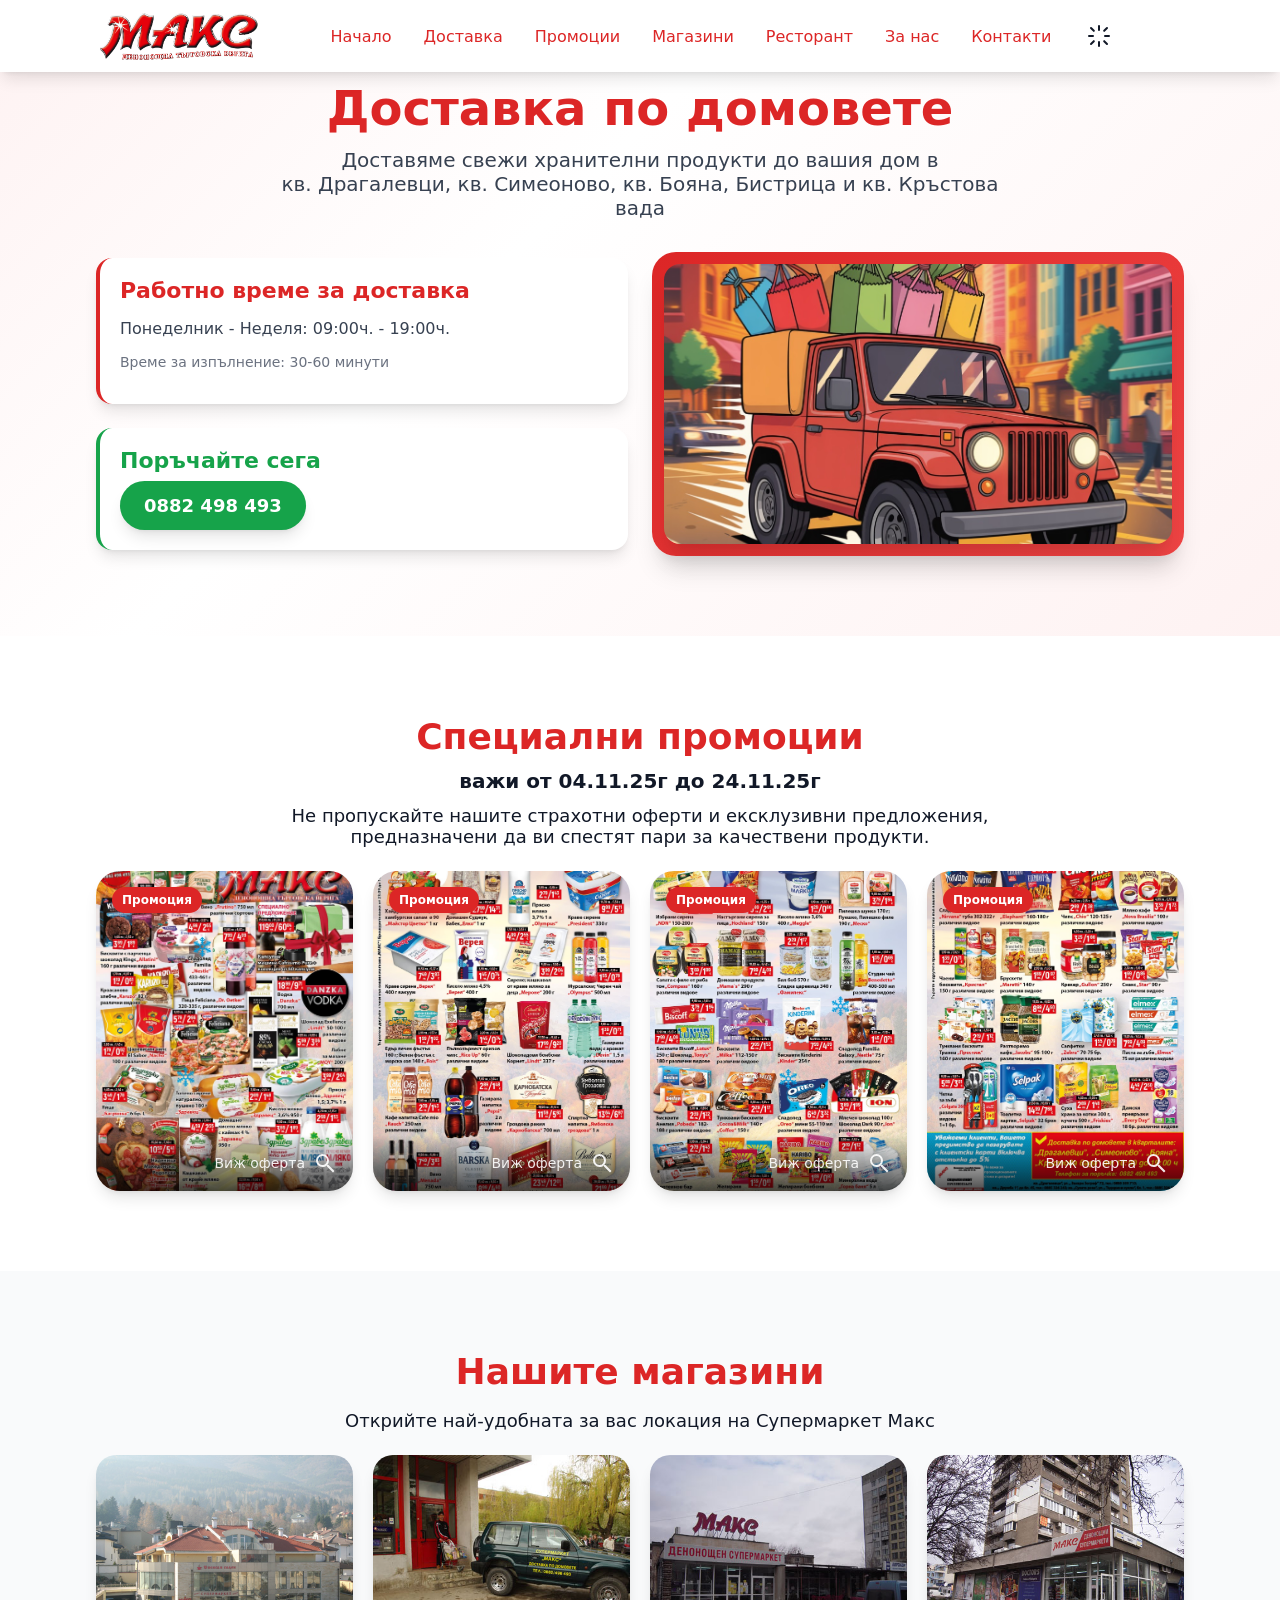
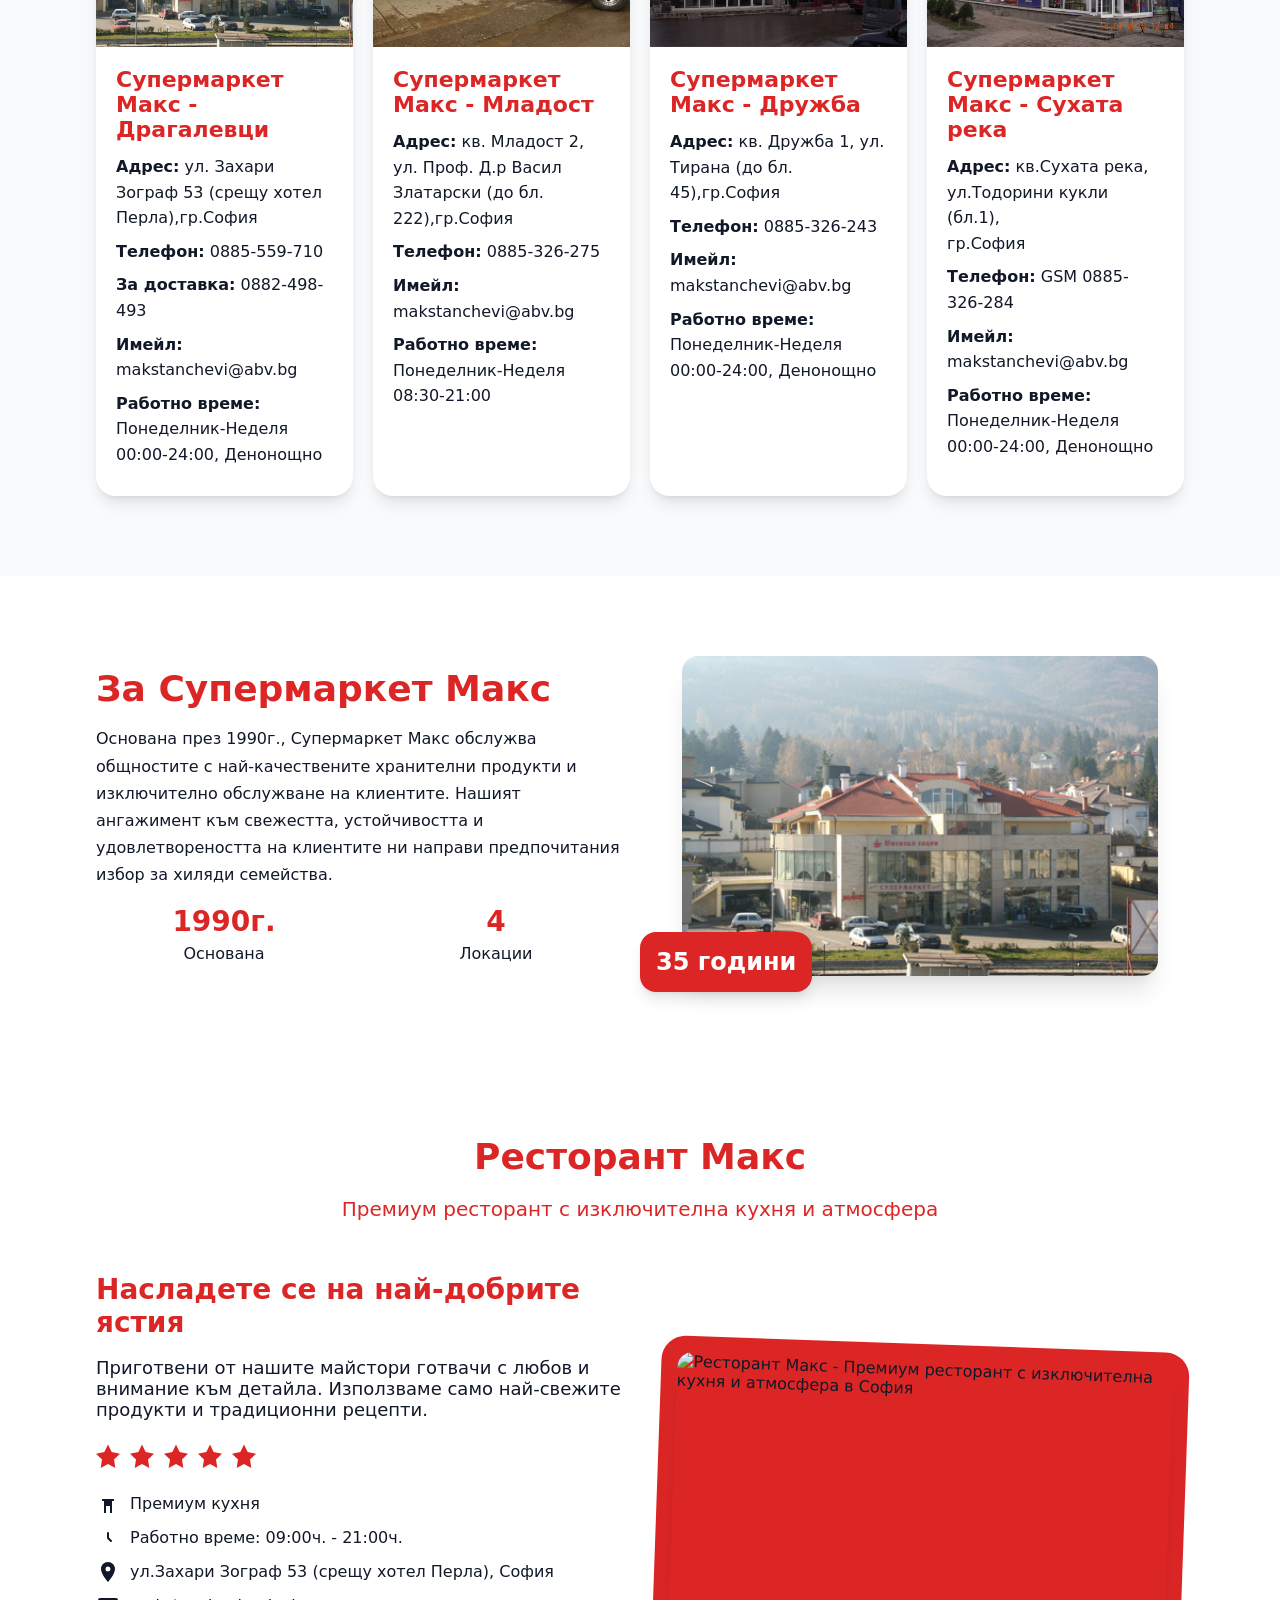
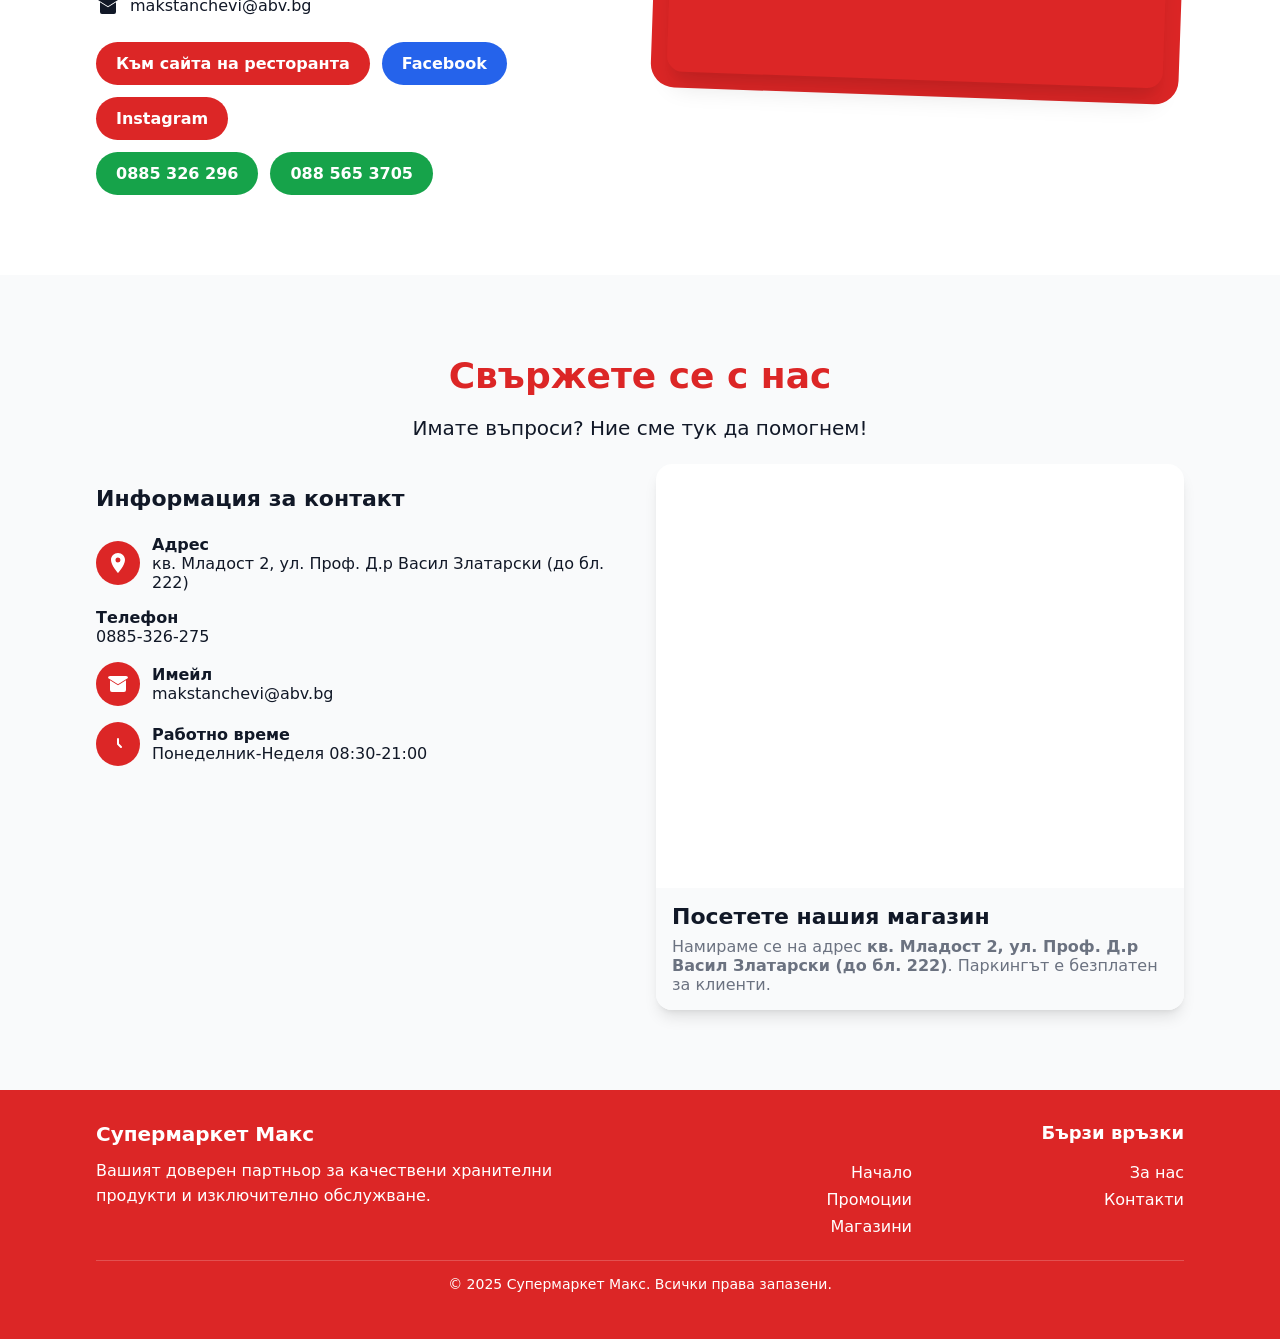
==== index.html @ 202b97ef "Add files via upload" ====
<!DOCTYPE html>
<html lang="bg">
<head>
    <meta charset="UTF-8">
    <meta name="viewport" content="width=device-width, initial-scale=1.0">
    <meta name="description" content="Супермаркет Макс - премиум супермаркет с качествени хранителни продукти, бърза доставка до кв. Драгалевци и кв. Симеоново, София. Специални промоции, свежи продукти и изключително обслужване.">
    <meta name="keywords" content="супермаркет, София, Драгалевци, Симеоново, доставка, храна, промоции, качествени продукти, Младост, Дружба, Сухата река">
    <meta name="author" content="Супермаркет Макс">
    <meta name="robots" content="index, follow">
    <meta property="og:title" content="Супермаркет Макс - Вашият премиум супермаркет">
    <meta property="og:description" content="Премиум супермаркет с качествени хранителни продукти и бърза доставка до кв. Драгалевци и кв. Симеоново, София.">
    <meta property="og:type" content="website">
    <meta property="og:url" content="https://supermarketmaks.com">
    <meta property="og:image" content="img/van.jpg">
    <meta property="og:locale" content="bg_BG">
    <meta name="twitter:card" content="summary_large_image">
    <meta name="twitter:title" content="Супермаркет Макс - Вашият премиум супермаркет">
    <meta name="twitter:description" content="Премиум супермаркет с качествени хранителни продукти и бърза доставка до кв. Драгалевци и кв. Симеоново, София.">
    <meta name="twitter:image" content="img/van.jpg">
    <script type="application/ld+json">
    {
        "@context": "https://schema.org",
        "@type": "GroceryStore",
        "name": "Супермаркет Макс",
        "description": "Премиум супермаркет с качествени хранителни продукти и бърза доставка",
        "url": "https://supermarketmaks.com",
        "telephone": "0885-559-710",
        "email": "makstanchevi@abv.bg",
        "address": {
            "@type": "PostalAddress",
            "streetAddress": "ул. Захари Зограф 53",
            "addressLocality": "София",
            "addressCountry": "BG"
        },
        "openingHours": "Mo-Su 00:00-24:00",
        "priceRange": "$$",
        "paymentAccepted": "Cash, Credit Card",
        "currenciesAccepted": "BGN"
    }
    </script>
    <title>Супермаркет Макс - Вашият премиум супермаркет</title>
    <link rel="canonical" href="https://supermarketmaks.com">
    
	<link rel="stylesheet" href="styles.css">
</head>
<body>
    <!-- Navigation -->
	<nav class="site-nav">
		<div class="container">
			<div class="inner">
				<div class="brand">
					<img src="img/logo.png" alt="Супермаркет Макс - Лого" style="height:64px; width:auto; object-fit:contain;">
                    </div>
				<div class="desktop-links" style="display:none; gap:24px; align-items:center;">
					<a href="#home" class="link">Начало</a>
					<a href="#home" class="link">Доставка</a>
					<a href="#features" class="link">Промоции</a>
					<a href="#products" class="link">Магазини</a>
					<a href="#restaurant" class="link">Ресторант</a>
					<a href="#about" class="link">За нас</a>
					<a href="#contact" class="link">Контакти</a>
					<button id="dark-mode-toggle-desktop" class="mobile-toggle" aria-label="Toggle Dark Mode">
						<svg class="icon sun-icon-desktop" viewBox="0 0 24 24" aria-hidden="true"><path d="M12 2v4M12 18v4M4 4l2.828 2.828M17.172 17.172L20 20M2 12h4M18 12h4M4 20l2.828-2.828M17.172 6.828L20 4" stroke="currentColor" stroke-width="2" fill="none" stroke-linecap="round"/></svg>
						<svg class="icon moon-icon-desktop hidden" viewBox="0 0 24 24" aria-hidden="true"><path d="M21 12.79A9 9 0 1 1 11.21 3 7 7 0 0 0 21 12.79z" fill="currentColor"/></svg>
                    </button>
                </div>
				<div style="display:flex; align-items:center; gap:12px;">
					<button id="dark-mode-toggle" class="mobile-toggle" aria-label="Toggle Dark Mode">
						<svg class="icon sun-icon" viewBox="0 0 24 24" aria-hidden="true"><path d="M12 2v4M12 18v4M4 4l2.828 2.828M17.172 17.172L20 20M2 12h4M18 12h4M4 20l2.828-2.828M17.172 6.828L20 4" stroke="currentColor" stroke-width="2" fill="none" stroke-linecap="round"/></svg>
						<svg class="icon moon-icon hidden" viewBox="0 0 24 24" aria-hidden="true"><path d="M21 12.79A9 9 0 1 1 11.21 3 7 7 0 0 0 21 12.79z" fill="currentColor"/></svg>
                    </button>
					<button id="mobile-menu-button" class="mobile-toggle" aria-label="Menu">
						<svg class="icon" viewBox="0 0 24 24" aria-hidden="true"><path d="M3 6h18M3 12h18M3 18h18" stroke="currentColor" stroke-width="2" fill="none" stroke-linecap="round"/></svg>
                    </button>
                </div>
            </div>
        </div>
        <!-- Mobile menu -->
		<div id="mobile-menu" class="mobile-menu hidden">
			<div class="container" style="padding:12px 16px;">
				<a href="#home">Начало</a>
				<a href="#home">Доставка</a>
				<a href="#features">Промоции</a>
				<a href="#products">Магазини</a>
				<a href="#restaurant">Ресторант</a>
				<a href="#about">За нас</a>
				<a href="#contact">Контакти</a>
            </div>
        </div>
    </nav>

    <!-- Hero Section -->
	<section id="home" class="hero pt-nav section">
		<div class="container">
			<div class="center mb-8">
				<h1 class="title">Доставка по домовете</h1>
				<p class="subtitle">Доставяме свежи хранителни продукти до вашия дом в<br> кв. Драгалевци, кв. Симеоново, кв. Бояна, Бистрица и кв. Кръстова вада</p>
            </div>
			<div class="grid">
				<div style="display:flex; flex-direction:column; gap:24px;">
					<div class="card fade-item">
						<h2 style="display:flex; align-items:center; gap:8px; color: var(--supermax-red); font-size:clamp(18px, 2.5vw, 22px); margin:0 0 8px;">
                            Работно време за доставка
                        </h2>
						<p style="color:#374151; font-size:clamp(14px, 2vw, 16px);">Понеделник - Неделя: 09:00ч. - 19:00ч.</p>
						<p style="color:#6b7280; font-size:clamp(12px, 1.8vw, 14px); margin-top:8px;">Време за изпълнение: 30-60 минути</p>
                    </div>
					<div class="card green fade-item" style="border-left-color:#16a34a;">
						<h2 style="display:flex; align-items:center; gap:8px; color:#16a34a; font-size:clamp(18px, 2.5vw, 22px); margin:0 0 8px;">
                            Поръчайте сега
                        </h2>
						<a href="tel:0882498493" class="cta" style="font-size:clamp(16px, 2.2vw, 18px);">0882 498 493</a>
                    </div>
                </div>
				<div class="image-wrap fade-item">
					<div class="image-frame">
						<img src="img/delivery.jpg" alt="Доставка на храна до кв. Драгалевци и кв. Симеоново" style="width:100%; object-fit:cover; border-radius:16px; box-shadow: var(--shadow-lg);">
					</div>

                </div>
            </div>
        </div>
    </section>

    <!-- Promotion Section -->
	<section id="features" class="section">
		<div class="container promos">
			<div class="heading mb-12">
				<h2 class="title">Специални промоции</h2>
				<h2 class="title" style="color: #111827; font-size: 1.25rem; margin-top: 0;">важи от 04.11.25г до 24.11.25г</h2>
				<p class="sub">Не пропускайте нашите страхотни оферти и ексклузивни предложения, предназначени да ви спестят пари за качествени продукти.</p>
            </div>
			<div class="grid4">
				<div class="promo-card enlarge-image fade-item" data-image="img/prom01.JPG" aria-label="Отвори Промоция 1">
					<span class="badge" style="position:absolute; top:16px; left:16px;">Промоция</span>
					<img src="img/prom01.JPG" alt="Специални промоции и намаления в Супермаркет Макс - Промоция 1" loading="lazy">
					<div class="promo-overlay">
						<span class="promo-cta">Виж оферта
							<svg class="icon" viewBox="0 0 24 24" aria-hidden="true"><path d="M15.5 14h-.79l-.28-.27A6.471 6.471 0 0 0 16 9.5 6.5 6.5 0 1 0 9.5 16c1.61 0 3.09-.59 4.23-1.57l.27.28v.79L20 21.5 21.5 20 15.5 14zM9.5 14A4.5 4.5 0 1 1 14 9.5 4.505 4.505 0 0 1 9.5 14z" fill="#fff"/></svg>
                                </span>
                            </div>
                        </div>
				<div class="promo-card enlarge-image fade-item" data-image="img/prom02.JPG" aria-label="Отвори Промоция 2">
					<span class="badge" style="position:absolute; top:16px; left:16px;">Промоция</span>
					<img src="img/prom02.JPG" alt="Специални промоции и намаления в Супермаркет Макс - Промоция 2" loading="lazy">
					<div class="promo-overlay">
						<span class="promo-cta">Виж оферта
							<svg class="icon" viewBox="0 0 24 24" aria-hidden="true"><path d="M15.5 14h-.79l-.28-.27A6.471 6.471 0 0 0 16 9.5 6.5 6.5 0 1 0 9.5 16c1.61 0 3.09-.59 4.23-1.57l.27.28v.79L20 21.5 21.5 20 15.5 14zM9.5 14A4.5 4.5 0 1 1 14 9.5 4.505 4.505 0 0 1 9.5 14z" fill="#fff"/></svg>
                                </span>
                            </div>
                        </div>
				<div class="promo-card enlarge-image fade-item" data-image="img/prom03.JPG" aria-label="Отвори Промоция 3">
					<span class="badge" style="position:absolute; top:16px; left:16px;">Промоция</span>
					<img src="img/prom03.JPG" alt="Специални промоции и намаления в Супермаркет Макс - Промоция 3" loading="lazy">
					<div class="promo-overlay">
						<span class="promo-cta">Виж оферта
							<svg class="icon" viewBox="0 0 24 24" aria-hidden="true"><path d="M15.5 14h-.79l-.28-.27A6.471 6.471 0 0 0 16 9.5 6.5 6.5 0 1 0 9.5 16c1.61 0 3.09-.59 4.23-1.57l.27.28v.79L20 21.5 21.5 20 15.5 14zM9.5 14A4.5 4.5 0 1 1 14 9.5 4.505 4.505 0 0 1 9.5 14z" fill="#fff"/></svg>
                                </span>
                            </div>
                        </div>
				<div class="promo-card enlarge-image fade-item" data-image="img/prom04.JPG" aria-label="Отвори Промоция 4">
					<span class="badge" style="position:absolute; top:16px; left:16px;">Промоция</span>
					<img src="img/prom04.JPG" alt="Специални промоции и намаления в Супермаркет Макс - Промоция 4" loading="lazy">
					<div class="promo-overlay">
						<span class="promo-cta">Виж оферта
							<svg class="icon" viewBox="0 0 24 24" aria-hidden="true"><path d="M15.5 14h-.79l-.28-.27A6.471 6.471 0 0 0 16 9.5 6.5 6.5 0 1 0 9.5 16c1.61 0 3.09-.59 4.23-1.57l.27.28v.79L20 21.5 21.5 20 15.5 14zM9.5 14A4.5 4.5 0 1 1 14 9.5 4.505 4.505 0 0 1 9.5 14z" fill="#fff"/></svg>
                                </span>
                    </div>
                </div>
            </div>
        </div>
    </section>

    <!-- Магазини Section -->
	<section id="products" class="section alt">
		<div class="container stores">
			<h2 class="title">Нашите магазини</h2>
			<p class="sub">Открийте най-удобната за вас локация на Супермаркет Макс</p>
			<div class="grid4 stores-grid">
				<div class="store-card fade-item">
					<img src="img/dragalevci.jpg" alt="Супермаркет Макс - Драгалевци, ул. Захари Зограф 53, София" loading="lazy">
					<div class="body">
						<h3>Супермаркет Макс - Драгалевци</h3>
						<p><strong>Адрес:</strong> ул. Захари Зограф 53 (срещу хотел Перла),гр.София</p>
						<p><strong>Телефон:</strong> 0885-559-710</p>
						<p><strong>За доставка:</strong> 0882-498-493</p>
						<p><strong>Имейл:</strong> makstanchevi@abv.bg</p>
						<p><strong>Работно време:</strong> Понеделник-Неделя 00:00-24:00, Денонощно</p>
                    </div>
                </div>
				<div class="store-card fade-item">
					<img src="img/mladost.jpg" alt="Супермаркет Макс - Младост, кв. Младост 2, ул. Проф. Д.р Васил Златарски, София" loading="lazy">
					<div class="body">
						<h3>Супермаркет Макс - Младост</h3>
						<p><strong>Адрес:</strong> кв. Младост 2, ул. Проф. Д.р Васил Златарски (до бл. 222),гр.София</p>
						<p><strong>Телефон:</strong> 0885-326-275</p>
						<p><strong>Имейл:</strong> makstanchevi@abv.bg</p>
						<p><strong>Работно време:</strong> Понеделник-Неделя 08:30-21:00</p>
                    </div>
                </div>
				<div class="store-card fade-item">
					<img src="img/drujba.jpg" alt="Супермаркет Макс - Дружба, кв. Дружба 1, ул. Тирана, София" loading="lazy">
					<div class="body">
						<h3>Супермаркет Макс - Дружба</h3>
						<p><strong>Адрес:</strong> кв. Дружба 1, ул. Тирана (до бл. 45),гр.София</p>
						<p><strong>Телефон:</strong> 0885-326-243</p>
						<p><strong>Имейл:</strong> makstanchevi@abv.bg</p>
						<p><strong>Работно време:</strong> Понеделник-Неделя 00:00-24:00, Денонощно</p>
                    </div>
                </div>
				<div class="store-card fade-item">
					<img src="img/suha.jpg" alt="Супермаркет Макс - Сухата река, кв. Сухата река, ул. Тодорини кукли, София" loading="lazy">
					<div class="body">
						<h3>Супермаркет Макс - Сухата река</h3>
						<p><strong>Адрес:</strong> кв.Сухата река,<br>ул.Тодорини кукли (бл.1),<br>гр.София</p>
						<p><strong>Телефон:</strong> GSM 0885-326-284</p>
						<p><strong>Имейл:</strong> makstanchevi@abv.bg</p>
						<p><strong>Работно време:</strong> Понеделник-Неделя 00:00-24:00, Денонощно</p>
                    </div>
                </div>
            </div>
        </div>
    </section>

    <!-- За нас Section -->
	<section id="about" class="section">
		<div class="container about">
			<div class="grid">
                <div>
					<h2>За Супермаркет Макс</h2>
					<p>Основана през 1990г., Супермаркет Макс обслужва общностите с най-качествените хранителни продукти и изключително обслужване на клиентите. Нашият ангажимент към свежестта, устойчивостта и удовлетвореността на клиентите ни направи предпочитания избор за хиляди семейства.</p>
					<p></p>
					<div class="stats">
						<div class="stat">
							<div class="num">1990г.</div>
							<div>Основана</div>
                        </div>
						<div class="stat">
							<div class="num">4</div>
							<div>Локации</div>
                        </div>
						
						
                    </div>
                </div>
				<div class="image-wrap">
					<img src="img/dragalevci.jpg" alt="Супермаркет Макс - Магазин с качествени хранителни продукти и изключително обслужване" style="width:90%; height:clamp(240px, 40vw, 320px); max-width:100%; object-fit:cover; border-radius:16px; box-shadow: var(--shadow-lg); margin:0 auto; display:block;">
					<div class="image-note">
						<div style="font-size:clamp(18px, 3vw, 24px); font-weight:800;">35 години</div>
						<div style="font-size:clamp(10px, 1.5vw, 12px);"></div>
                    </div>
                </div>
            </div>
        </div>
    </section>

    <!-- Ресторант Макс Section -->
	<section id="restaurant" class="section restaurant">
		<div class="container">
			<div class="heading mb-12">
				<h2 class="title">Ресторант Макс</h2>
				<p class="subtitle">Премиум ресторант с изключителна кухня и атмосфера</p>
            </div>
			<div class="grid">
				<div class="left">
					<h3 class="mb-4" style="font-size:clamp(22px, 3.5vw, 28px); font-weight:800; color: var(--supermax-red);">Насладете се на най-добрите ястия</h3>
					<p class="mb-6" style="font-size:clamp(16px, 2.2vw, 18px);">Приготвени от нашите майстори готвачи с любов и внимание към детайла. Използваме само най-свежите продукти и традиционни рецепти.</p>
					<div class="mb-6" style="display:flex; align-items:center; gap:10px; color: var(--supermax-red);">
						<svg class="icon" viewBox="0 0 24 24"><path d="M12 .587l3.668 7.431L24 9.75l-6 5.848L19.335 24 12 19.897 4.665 24 6 15.598 0 9.75l8.332-1.732z" fill="currentColor"/></svg>
						<svg class="icon" viewBox="0 0 24 24"><path d="M12 .587l3.668 7.431L24 9.75l-6 5.848L19.335 24 12 19.897 4.665 24 6 15.598 0 9.75l8.332-1.732z" fill="currentColor"/></svg>
						<svg class="icon" viewBox="0 0 24 24"><path d="M12 .587l3.668 7.431L24 9.75l-6 5.848L19.335 24 12 19.897 4.665 24 6 15.598 0 9.75l8.332-1.732z" fill="currentColor"/></svg>
						<svg class="icon" viewBox="0 0 24 24"><path d="M12 .587l3.668 7.431L24 9.75l-6 5.848L19.335 24 12 19.897 4.665 24 6 15.598 0 9.75l8.332-1.732z" fill="currentColor"/></svg>
						<svg class="icon" viewBox="0 0 24 24"><path d="M12 .587l3.668 7.431L24 9.75l-6 5.848L19.335 24 12 19.897 4.665 24 6 15.598 0 9.75l8.332-1.732z" fill="currentColor"/></svg>
                            </div>
					<div class="mb-6" style="display:flex; flex-direction:column; gap:10px;">
						<div class="feature"><svg class="icon" viewBox="0 0 24 24"><path d="M8 21V9H6V7h12v2h-2v12h-2v-7h-4v7H8z" fill="currentColor"/></svg><span>Премиум кухня</span></div>
						<div class="feature"><svg class="icon" viewBox="0 0 24 24"><path d="M12 7v5l3 3" stroke="currentColor" stroke-width="2" fill="none" stroke-linecap="round" stroke-linejoin="round"/></svg><span>Работно време: 09:00ч. - 21:00ч.</span></div>
						<div class="feature"><svg class="icon" viewBox="0 0 24 24"><path d="M12 2C8.13 2 5 5.13 5 9c0 5.25 7 13 7 13s7-7.75 7-13c0-3.87-3.13-7-7-7zm0 9.5a2.5 2.5 0 1 1 0-5 2.5 2.5 0 0 1 0 5z" fill="currentColor"/></svg><span>ул.Захари Зограф 53 (срещу хотел Перла), София</span></div>
						
						<div class="feature"><svg class="icon" viewBox="0 0 24 24"><path d="M20 4H4a2 2 0 0 0-2 2v.01l10 6.25L22 6.01V6a2 2 0 0 0-2-2zm0 4.24-8 5-8-5V18a2 2 0 0 0 2 2h12a2 2 0 0 0 2-2V8.24z" fill="currentColor"/></svg><span>makstanchevi@abv.bg</span></div>
                        </div>
					<div style="display:flex; gap:12px; flex-wrap:wrap;">
						<a href="https://restorantmaks.com" target="_blank" rel="noopener noreferrer" class="btn btn-red">Към сайта на ресторанта</a>
						<a href="https://www.facebook.com/MaksRest/" target="_blank" rel="noopener noreferrer" class="btn btn-blue">Facebook</a>
						<a href="https://www.instagram.com/maks.lunch.dinner.cafe/" target="_blank" rel="noopener noreferrer" class="btn btn-red">Instagram</a>
                            </div>
					<div class="phones">
						<a href="tel:0885326396" class="btn btn-green">0885 326 296</a>
						<a href="tel:0885653705" class="btn btn-green">088 565 3705</a>
                            </div>
                        </div>
				<div class="right" style="position:relative;">
					<div class="frame">
						<img id="restaurant-image" src="img/restorant01.JPG" alt="Ресторант Макс - Премиум ресторант с изключителна кухня и атмосфера в София" style="width:100%; height:320px; object-fit:cover; border-radius:16px; box-shadow: var(--shadow-lg); transition: opacity 1s ease-in-out;">
                    </div>

                </div>
            </div>
        </div>
    </section>

    <!-- Контакти Section -->
	<section id="contact" class="section alt contact">
		<div class="container">
			<div class="heading mb-12">
				<h2 class="title">Свържете се с нас</h2>
				<p class="subtitle">Имате въпроси? Ние сме тук да помогнем!</p>
            </div>
			<div class="grid">
				<div class="info">
					<h3 class="mb-6" style="font-size:clamp(18px, 2.8vw, 22px);">Информация за контакт</h3>
                <div>
						<div class="row">
							<span class="iconwrap"><svg class="icon" viewBox="0 0 24 24"><path d="M12 2C8.13 2 5 5.13 5 9c0 5.25 7 13 7 13s7-7.75 7-13c0-3.87-3.13-7-7-7zm0 9.5a2.5 2.5 0 1 1 0-5 2.5 2.5 0 0 1 0 5z" fill="#fff"/></svg></span>
                            <div>
								<div style="font-weight:600; color:#111827;">Адрес</div>
								<div style="color:#111827;">кв. Младост 2, ул. Проф. Д.р Васил Златарски (до бл. 222)</div>
                            </div>
                        </div>
						<div class="row">
                            
                            <div>
								<div style="font-weight:600; color:#111827;">Телефон</div>
								<div style="color:#111827;">0885-326-275</div>
                            </div>
                        </div>
						<div class="row">
							<span class="iconwrap"><svg class="icon" viewBox="0 0 24 24"><path d="M20 4H4a2 2 0 0 0-2 2v.01l10 6.25L22 6.01V6a2 2 0 0 0-2-2zm0 4.24-8 5-8-5V18a2 2 0 0 0 2 2h12a2 2 0 0 0 2-2V8.24z" fill="#fff"/></svg></span>
                            <div>
								<div style="font-weight:600; color:#111827;">Имейл</div>
								<div style="color:#111827;">makstanchevi@abv.bg</div>
                            </div>
                        </div>
						<div class="row">
							<span class="iconwrap"><svg class="icon" viewBox="0 0 24 24"><path d="M12 7v5l3 3" stroke="#fff" stroke-width="2" fill="none" stroke-linecap="round" stroke-linejoin="round"/></svg></span>
                            <div>
								<div style="font-weight:600; color:#111827;">Работно време</div>
								<div style="color:#111827;">Понеделник-Неделя 08:30-21:00</div>
                            </div>
                        </div>
                    </div>
                </div>
				<div class="mapcard">
					<iframe title="Карта на Супермаркет Макс - кв. Младост 2" src="https://maps.google.com/maps?q=42.64349292880592,23.373225331306458&z=16&output=embed" width="100%" height="420" style="border:0; height:clamp(300px, 40vw, 420px);" allowfullscreen="" loading="lazy" referrerpolicy="no-referrer-when-downgrade"></iframe>
					<div class="body text-left">
						<h3 style="font-size:clamp(18px, 2.8vw, 22px); margin:0 0 8px;">Посетете нашия магазин</h3>
						<p style="color:#6b7280; margin:0;">Намираме се на адрес <strong>кв. Младост 2, ул. Проф. Д.р Васил Златарски (до бл. 222)</strong>. Паркингът е безплатен за клиенти.</p>
                    </div>
                </div>
            </div>
        </div>
    </section>

    <!-- Footer -->
	<footer class="site-footer">
		<div class="container">
			<div class="top">
				<div class="about">
					<h3 style="font-size:clamp(18px, 2.5vw, 20px); font-weight:800;">Супермаркет Макс</h3>
					<p>Вашият доверен партньор за качествени хранителни продукти и изключително обслужване.</p>
                </div>
				<div class="quicklinks right">
					<h4 style="font-size:clamp(16px, 2.2vw, 18px); font-weight:700;">Бързи връзки</h4>
					<div class="links">
						<ul>
							<li><a href="#home">Начало</a></li>
							<li><a href="#features">Промоции</a></li>
							<li><a href="#products">Магазини</a></li>
                        </ul>
						<ul>
							<li><a href="#about">За нас</a></li>
							<li><a href="#contact">Контакти</a></li>
                        </ul>
                    </div>
                </div>
            </div>
			<div class="bottom">
                <p>&copy; 2025 Супермаркет Макс. Всички права запазени.</p>
            </div>
        </div>
    </footer>
    
    <script src="script.js"></script>
</body>
</html>
---- styles.css ----
/* Base variables */
:root {
    --supermax-red: #DC2626;
    --supermax-red-light: #EF4444;
    --supermax-red-dark: #B91C1C;
    --text: #111827;
    --muted: #6B7280;
    --bg: #ffffff;
    --bg-alt: #f9fafb;
    --shadow: 0 10px 15px -3px rgba(0,0,0,0.1), 0 4px 6px -4px rgba(0,0,0,0.1);
    --shadow-lg: 0 20px 25px -5px rgba(0,0,0,0.1), 0 10px 10px -5px rgba(0,0,0,0.04);
}

/* Resets */
* { box-sizing: border-box; }
html { scroll-behavior: smooth; }
body { margin: 0; font-family: system-ui, -apple-system, Segoe UI, Roboto, Ubuntu, Cantarell, 'Helvetica Neue', Arial, 'Noto Sans', 'Apple Color Emoji', 'Segoe UI Emoji'; color: var(--text); background: var(--bg); }
img { display: block; max-width: 100%; height: auto; }
a { color: inherit; text-decoration: none; }
button { font: inherit; border: 0; background: none; color: inherit; cursor: pointer; }

/* Utilities */
.container { max-width: 1120px; margin: 0 auto; padding: 0 16px; }
.hidden { display: none !important; }
.shadow { box-shadow: var(--shadow); }
.shadow-lg { box-shadow: var(--shadow-lg); }
.rounded { border-radius: 12px; }
.rounded-xl { border-radius: 16px; }
.rounded-2xl { border-radius: 20px; }
.rounded-3xl { border-radius: 24px; }
.pill { border-radius: 999px; }
.badge { display: inline-block; padding: 6px 10px; font-size: 12px; font-weight: 700; border-radius: 999px; background: var(--supermax-red); color: #fff; box-shadow: 0 6px 12px rgba(220,38,38,.3); }

/* Navbar */
nav.site-nav { position: fixed; top: 0; left: 0; right: 0; z-index: 50; background: #fff; transition: all .3s ease; box-shadow: var(--shadow); }
.site-nav .inner { height: 64px; display: flex; align-items: center; justify-content: space-between; }
.site-nav a.link { color: var(--supermax-red); padding: 8px 4px; transition: color .2s ease; }
.site-nav a.link:hover { color: var(--supermax-red-dark); }
.site-nav.scrolled { background: rgba(255,255,255,0.95); backdrop-filter: blur(6px); box-shadow: var(--shadow-lg); }
.mobile-toggle { display: inline-flex; align-items: center; justify-content: center; width: 40px; height: 40px; }
.mobile-menu { border-top: 1px solid #e5e7eb; background: #fff; box-shadow: var(--shadow); }
.mobile-menu a { display: block; padding: 12px; border-radius: 10px; color: var(--supermax-red); font-weight: 600; }
.mobile-menu a:hover { background: #f9fafb; color: var(--supermax-red-dark); }

/* Spacing helpers matching sections */
.section { padding: 80px 0; }
.section.alt { background: var(--bg-alt); }
.pt-nav { padding-top: 64px; }

/* Hero */
.hero { background: linear-gradient(135deg, #fef2f2, #ffffff 40%, #fef2f2); }
.hero .title { font-size: clamp(28px, 4vw, 48px); font-weight: 800; color: var(--supermax-red); margin: 0 0 12px; text-align: center; }
.hero .subtitle { font-size: clamp(16px, 2.2vw, 20px); color: #374151; text-align: center; max-width: 720px; margin: 0 auto; }
.hero .grid { display: grid; gap: 24px; align-items: center; grid-template-columns: 1fr; }
.hero .card { background: #fff; border-left: 4px solid var(--supermax-red); padding: 20px; border-radius: 16px; box-shadow: var(--shadow); }
.hero .card.green { border-color: #16a34a; }
.hero .cta { display: inline-flex; align-items: center; gap: 8px; background: #16a34a; color: #fff; padding: 14px 24px; border-radius: 999px; font-weight: 700; transition: transform .2s ease, background .2s ease; box-shadow: var(--shadow); }
.hero .cta:hover { background: #15803d; transform: scale(1.03); }
.hero .image-wrap { position: relative; }
.hero .image-frame { background: linear-gradient(135deg, var(--supermax-red), #ef4444); padding: 12px; border-radius: 24px; box-shadow: var(--shadow-lg); transition: transform .5s ease; display: flex; justify-content: center; align-items: center; }
.hero .image-frame:hover { transform: scale(1.03); }
.hero .image-frame img { height: clamp(200px, 30vw, 280px); }
.hero .badge-icon { position: absolute; top: -12px; right: -12px; background: #fff; border-radius: 999px; padding: 12px; box-shadow: var(--shadow-lg); }
.icon { width: 24px; height: 24px; fill: currentColor; display: inline-block; }

/* Promotions grid */
.promos .heading { text-align: center; margin-bottom: 24px; }
.promos .title { font-size: clamp(24px, 3vw, 36px); color: var(--supermax-red); font-weight: 800; margin: 0 0 12px; }
.promos .sub { color: #111827; font-size: clamp(16px, 2vw, 18px); max-width: 720px; margin: 0 auto; }
.grid4 { display: grid; gap: 20px; grid-template-columns: 1fr; }
.promo-card { position: relative; overflow: hidden; border-radius: 24px; background: #fff; box-shadow: var(--shadow); }
.promo-card img { height: 320px; width: 100%; object-fit: cover; transition: transform .5s ease; }
.promo-card:hover img { transform: scale(1.05); }
.promo-overlay { position: absolute; left: 0; right: 0; bottom: 0; padding: 16px; background: linear-gradient(to top, rgba(0,0,0,.7), rgba(0,0,0,0)); color: #fff; display: flex; justify-content: flex-end; }
.promo-cta { display: inline-flex; align-items: center; gap: 8px; font-size: 14px; opacity: .9; }

/* Stores grid */
.stores .title { text-align: center; font-size: clamp(24px, 3vw, 36px); color: var(--supermax-red); font-weight: 800; margin: 0 0 12px; }
.stores .sub { text-align: center; color: #111827; margin-bottom: 24px; font-size: 18px; }
.grid4.stores-grid { display: grid; gap: 20px; grid-template-columns: 1fr; }
.store-card { background: #fff; border-radius: 20px; overflow: hidden; box-shadow: var(--shadow); transition: transform .2s ease, box-shadow .2s ease; display: flex; flex-direction: column; }
.store-card:hover { transform: translateY(-6px) scale(1.01); box-shadow: var(--shadow-lg); }
.store-card img { height: 192px; width: 100%; object-fit: cover; }
.store-card .body { padding: 20px; color: #111827; flex: 1; display: flex; flex-direction: column; text-align: left; }
.store-card h3 { margin: 0 0 12px; font-size: 22px; color: var(--supermax-red); }
.store-card p { margin: 0 0 8px; font-size: 16px; line-height: 1.6; }

/* About */
.about .grid { display: grid; gap: 32px; grid-template-columns: 1fr; align-items: center; }
.about h2 { margin: 0 0 16px; font-size: 36px; color: var(--supermax-red); font-weight: 800; }
.about p { color: #111827; line-height: 1.7; margin: 0 0 16px; }
.about .stats { display: grid; grid-template-columns: repeat(2,1fr); gap: 16px; }
.about .stat { text-align: center; }
.about .stat .num { font-size: 28px; font-weight: 800; color: var(--supermax-red); margin-bottom: 6px; }
.about .image-wrap { position: relative; }
.about .image-note { position: absolute; left: -16px; bottom: -16px; background: var(--supermax-red); color: #fff; padding: 16px; border-radius: 16px; box-shadow: var(--shadow); }

/* Restaurant */
.restaurant .heading { text-align: center; margin-bottom: 24px; }
.restaurant .title { font-size: 36px; color: var(--supermax-red); font-weight: 800; margin: 0 0 8px; }
.restaurant .subtitle { color: var(--supermax-red); font-size: 20px; }
.restaurant .grid { display: grid; gap: 32px; grid-template-columns: 1fr; align-items: center; }
.restaurant .feature { display: flex; align-items: center; gap: 10px; color: #111827; }
.restaurant .btn { display: inline-flex; align-items: center; justify-content: center; gap: 8px; padding: 12px 20px; font-weight: 700; color: #fff; border-radius: 999px; transition: transform .2s ease, opacity .2s ease; }
.btn-red { background: var(--supermax-red); }
.btn-red:hover { background: var(--supermax-red-dark); transform: scale(1.03); }
.btn-blue { background: #2563eb; }
.btn-blue:hover { background: #1d4ed8; transform: scale(1.03); }
.btn-green { background: #16a34a; }
.btn-green:hover { background: #15803d; transform: scale(1.03); }
.restaurant .frame { background: var(--supermax-red); padding: 16px; border-radius: 24px; transform: rotate(2deg); transition: transform .5s ease; }
.restaurant .frame:hover { transform: rotate(0deg); }
.restaurant .corner { position: absolute; top: -12px; right: -12px; background: #fff; border-radius: 999px; padding: 12px; box-shadow: var(--shadow); }
/* Phone buttons side-by-side under links */
.restaurant .phones { display: flex; gap: 12px; margin-top: 12px; }
.restaurant .phones a { white-space: nowrap; }

/* Contact */
.contact .heading { text-align: center; margin-bottom: 24px; }
.contact .title { font-size: 36px; color: var(--supermax-red); font-weight: 800; margin: 0 0 8px; }
.contact .subtitle { color: #111827; font-size: 20px; }
.contact .grid { display: grid; gap: 32px; grid-template-columns: 1fr; }
.contact .info .row { display: flex; align-items: center; margin-bottom: 16px; }
.contact .info .iconwrap { background: var(--supermax-red); color: #fff; padding: 10px; border-radius: 999px; margin-right: 12px; display: inline-flex; }
.mapcard { background: #fff; border-radius: 16px; overflow: hidden; box-shadow: var(--shadow); }
.mapcard .body { background: #f9fafb; padding: 16px; }

/* Footer */
footer.site-footer { background: var(--supermax-red); color: #fff; padding: 32px 0; }
.site-footer h3, .site-footer h4 { margin: 0 0 12px; }
.site-footer p { margin: 0 0 12px; opacity: 1; line-height: 1.6; color: #fff; }
.site-footer .links { display: grid; grid-template-columns: repeat(2, minmax(0,1fr)); gap: 12px; }
.site-footer ul { list-style: none; padding: 0; margin: 0; }
.site-footer li { margin: 8px 0; }
.site-footer a { color: #fff; }
.site-footer a:hover { color: #fff; }
.site-footer .bottom { border-top: 1px solid rgba(255,255,255,0.2); margin-top: 16px; padding-top: 12px; text-align: center; opacity: 1; font-size: 14px; color: #fff; }

/* Footer layout */
.site-footer .top { display: grid; gap: 24px; grid-template-columns: 1fr; align-items: start; }
.site-footer .right { text-align: left; }
@media (min-width: 768px) {
	.site-footer .top { grid-template-columns: 1fr 1fr; }
	.site-footer .right { text-align: right; }
	.site-footer .right .links { justify-items: end; }
}

/* Animations */
.fade-item { opacity: 0; transform: translateY(16px); transition: all .7s ease; }
.fade-item.visible { opacity: 1; transform: translateY(0); }

/* Scroll to top button */
.scrolltop { position: fixed; right: 32px; bottom: 32px; background: var(--supermax-red); color: #fff; width: 44px; height: 44px; border-radius: 999px; display: none; align-items: center; justify-content: center; box-shadow: var(--shadow); opacity: 0; transition: opacity .3s ease; z-index: 50; }
.scrolltop.show { display: flex; opacity: 1; }

/* Modal for promo images */
.modal-overlay { position: fixed; inset: 0; background: rgba(0,0,0,0.75); display: flex; align-items: center; justify-content: center; z-index: 1000; }
.modal-image-wrap { position: relative; max-width: 1024px; max-height: 100vh; padding: 8px; }
.modal-img { width: 100%; height: auto; max-height: 100vh; object-fit: contain; border-radius: 12px; }
.modal-close { position: absolute; top: 8px; right: 8px; background: rgba(0,0,0,0.5); width: 40px; height: 40px; border-radius: 999px; display: flex; align-items: center; justify-content: center; }
.modal-close:hover { background: rgba(0,0,0,0.7); }

/* Responsive */
@media (max-width: 639px) {
    .container { padding: 0 12px; }
    .pt-nav { padding-top: 80px !important; }
    .hero .image-frame { padding: 8px; }
    .section { padding: 48px 0; }
    .hero.section { padding-top: 96px; }
    .about .image-note { left: 8px; bottom: 8px; padding: 12px; font-size: 14px; }
    .mapcard iframe { height: 300px; }
}
@media (min-width: 640px) {
    .site-nav .inner { height: 72px; }
}
@media (min-width: 768px) {
    .pt-nav { padding-top: 80px; }
    .hero .grid { grid-template-columns: 1fr 1fr; }
    .grid4 { grid-template-columns: repeat(2, 1fr); }
    .grid4.stores-grid { grid-template-columns: repeat(2, 1fr); }
    .about .grid { grid-template-columns: 1fr 1fr; }
    .contact .grid { grid-template-columns: 1fr 1fr; }
    .desktop-links { display: flex !important; }
    .mobile-toggle { display: none; }
    /* Show desktop dark mode toggle */
    #dark-mode-toggle-desktop { display: inline-flex !important; }
    /* Hide mobile dark mode toggle on desktop */
    #dark-mode-toggle { display: none !important; }
    /* Ensure restaurant carousel stays on the right side */
    .restaurant .grid { grid-template-columns: 1fr 1fr; }
    .restaurant .left { order: 1; }
    .restaurant .right { order: 2; }
}
@media (min-width: 1024px) {
    .grid4 { grid-template-columns: repeat(4, 1fr); }
    .grid4.stores-grid { grid-template-columns: repeat(4, 1fr); }
}

/* Helper spacings */
.mb-4 { margin-bottom: 16px; }
.mb-6 { margin-bottom: 24px; }
.mb-8 { margin-bottom: 32px; }
.mb-12 { margin-bottom: 48px; }
.center { text-align: center; }

/* Dark Mode Styles */
.dark-mode {
    background: #1f2937;
    color: #f3f4f6;
}

/* Override dark text colors in dark mode */
.dark-mode p[style*="color:#374151"],
.dark-mode p[style*="color: #374151"],
.dark-mode p[style*="color:#6b7280"],
.dark-mode p[style*="color: #6b7280"],
.dark-mode div[style*="color:#374151"],
.dark-mode div[style*="color: #374151"],
.dark-mode div[style*="color:#6b7280"],
.dark-mode div[style*="color: #6b7280"],
.dark-mode span[style*="color:#374151"],
.dark-mode span[style*="color: #374151"],
.dark-mode span[style*="color:#6b7280"],
.dark-mode span[style*="color: #6b7280"] {
    color: #d1d5db !important;
}

.dark-mode .site-nav {
    background: #111827;
    border-bottom: 1px solid #374151;
}

.dark-mode .site-nav.scrolled {
    background: rgba(17, 24, 39, 0.95);
}

.dark-mode .site-nav a.link {
    color: #e5e7eb;
}

.dark-mode .site-nav a.link:hover {
    color: var(--supermax-red-light);
}

.dark-mode .mobile-menu {
    background: #111827;
    border-top-color: #374151;
}

.dark-mode .mobile-menu a {
    color: #e5e7eb;
}

.dark-mode .mobile-menu a:hover {
    color: var(--supermax-red);
    background: #1f2937;
}

.dark-mode .hero {
    background: linear-gradient(135deg, #1f2937, #111827 40%, #1f2937);
}

.dark-mode .hero .title {
    color: var(--supermax-red-light);
}

.dark-mode .hero .subtitle {
    color: #d1d5db;
}

.dark-mode .card {
    background: #111827;
    border-color: #374151;
    color: #e5e7eb;
}

.dark-mode .card p {
    color: #d1d5db !important;
}

.dark-mode .section {
    background: #1f2937;
    color: #f3f4f6;
}

.dark-mode .section.alt {
    background: #111827;
}

.dark-mode .promos .title,
.dark-mode .stores .title,
.dark-mode .about h2,
.dark-mode .restaurant .title,
.dark-mode .contact .title {
    color: var(--supermax-red-light);
}

.dark-mode .promos .title[style*="color: #111827"],
.dark-mode .promos h2[style*="color: #111827"],
.dark-mode h2[style*="color: #111827"] {
    color: #d1d5db !important;
}

.dark-mode .promos .sub,
.dark-mode .stores .sub,
.dark-mode .about p,
.dark-mode .contact .subtitle {
    color: #d1d5db;
}

.dark-mode .restaurant .feature {
    color: #e5e7eb;
}

.dark-mode .restaurant p {
    color: #d1d5db;
}

.dark-mode .promo-card,
.dark-mode .store-card {
    background: #111827;
    border: 1px solid #374151;
}

.dark-mode .store-card .body,
.dark-mode .store-card h3,
.dark-mode .store-card p {
    color: #e5e7eb;
}

.dark-mode .about .num {
    color: var(--supermax-red-light);
}

.dark-mode .image-note {
    background: var(--supermax-red-dark);
}

.dark-mode .contact .info .row .iconwrap {
    background: var(--supermax-red);
}

.dark-mode .contact .info .row > div > div[style*="color:#6b7280"],
.dark-mode .contact .info .row > div > div[style*="color: #6b7280"] {
    color: #d1d5db !important;
}

.dark-mode .contact .info .row > div > div[style*="font-weight:600"] {
    color: #e5e7eb !important;
}

.dark-mode .mapcard {
    background: #111827;
    border: 1px solid #374151;
}

.dark-mode .mapcard .body {
    background: #1f2937;
}

.dark-mode .mapcard .body h3,
.dark-mode .mapcard .body p {
    color: #e5e7eb;
}

.dark-mode .mapcard .body p {
    color: #d1d5db !important;
}

.dark-mode .site-footer {
    background: #111827;
    border-top: 1px solid #374151;
}

.dark-mode .scrolltop {
    background: var(--supermax-red-dark);
}

/* Dark mode toggle icons */
.sun-icon,
.moon-icon {
    width: 20px;
    height: 20px;
}
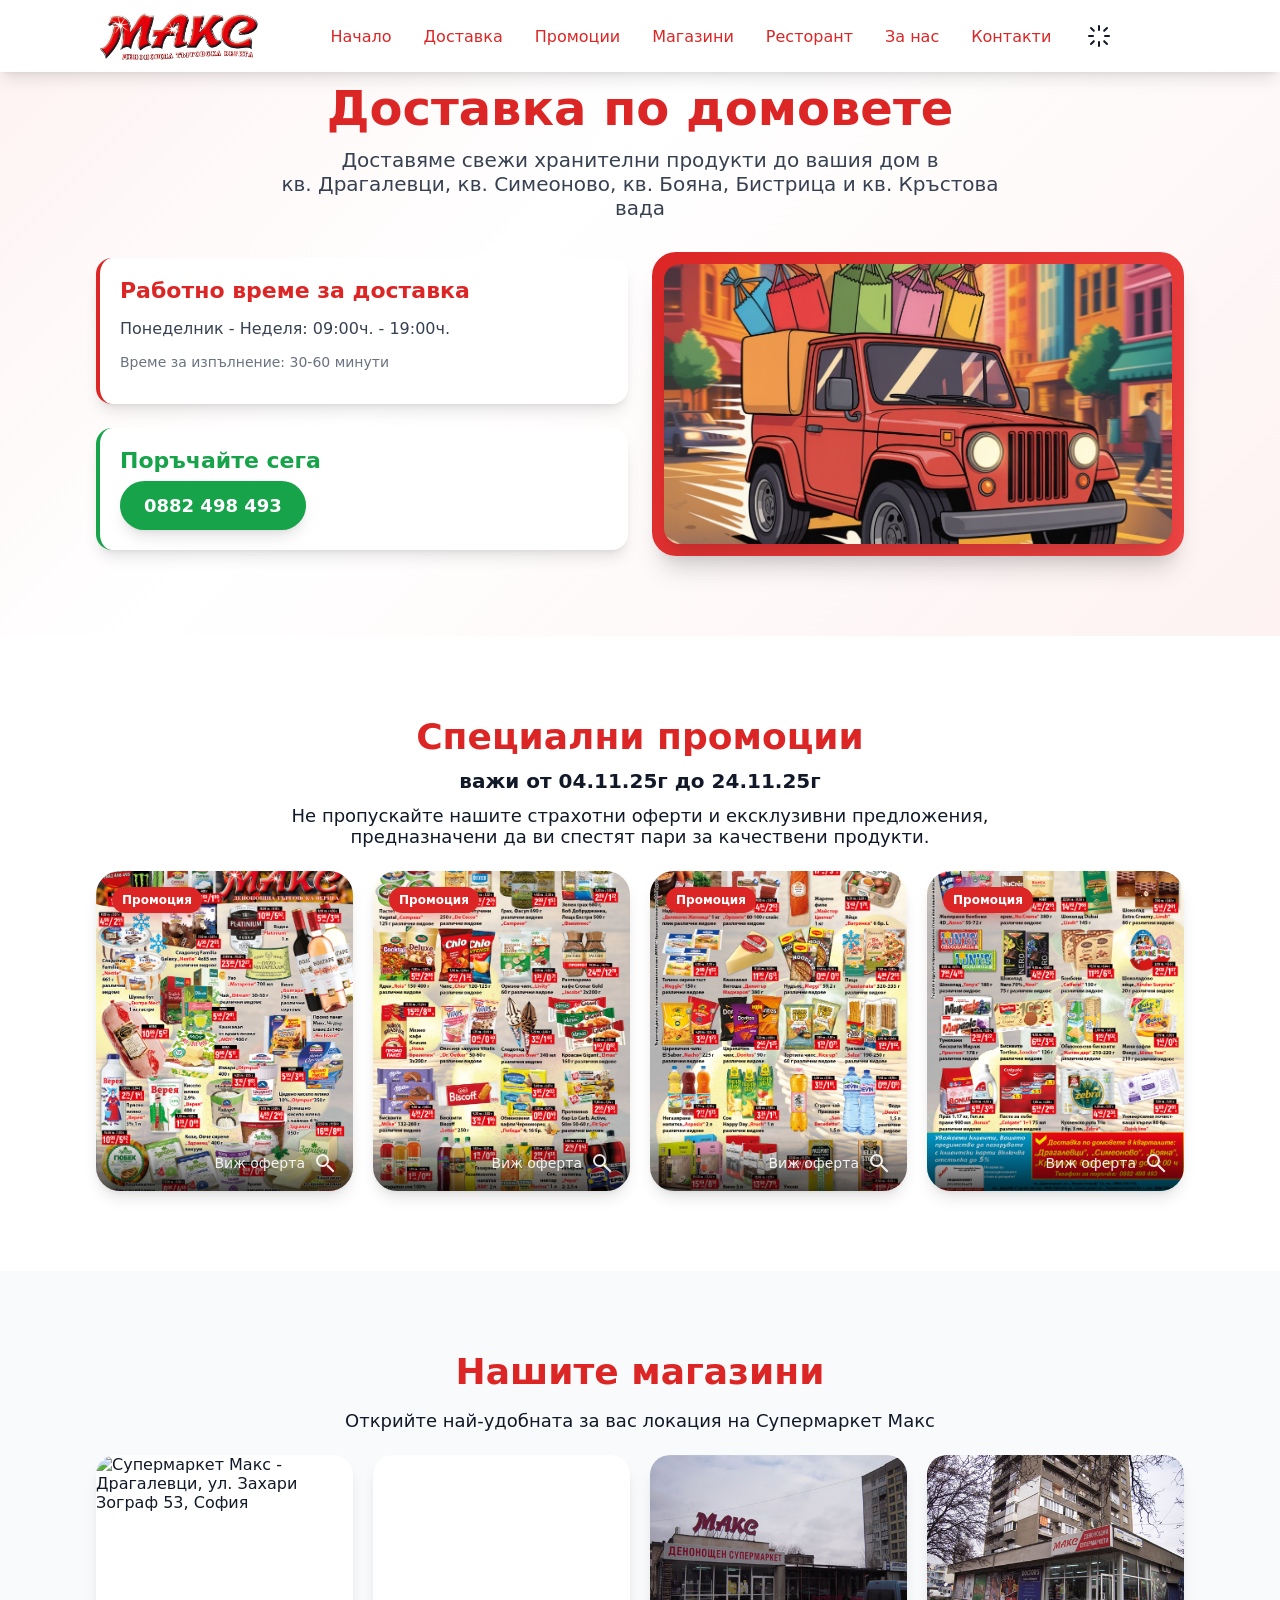
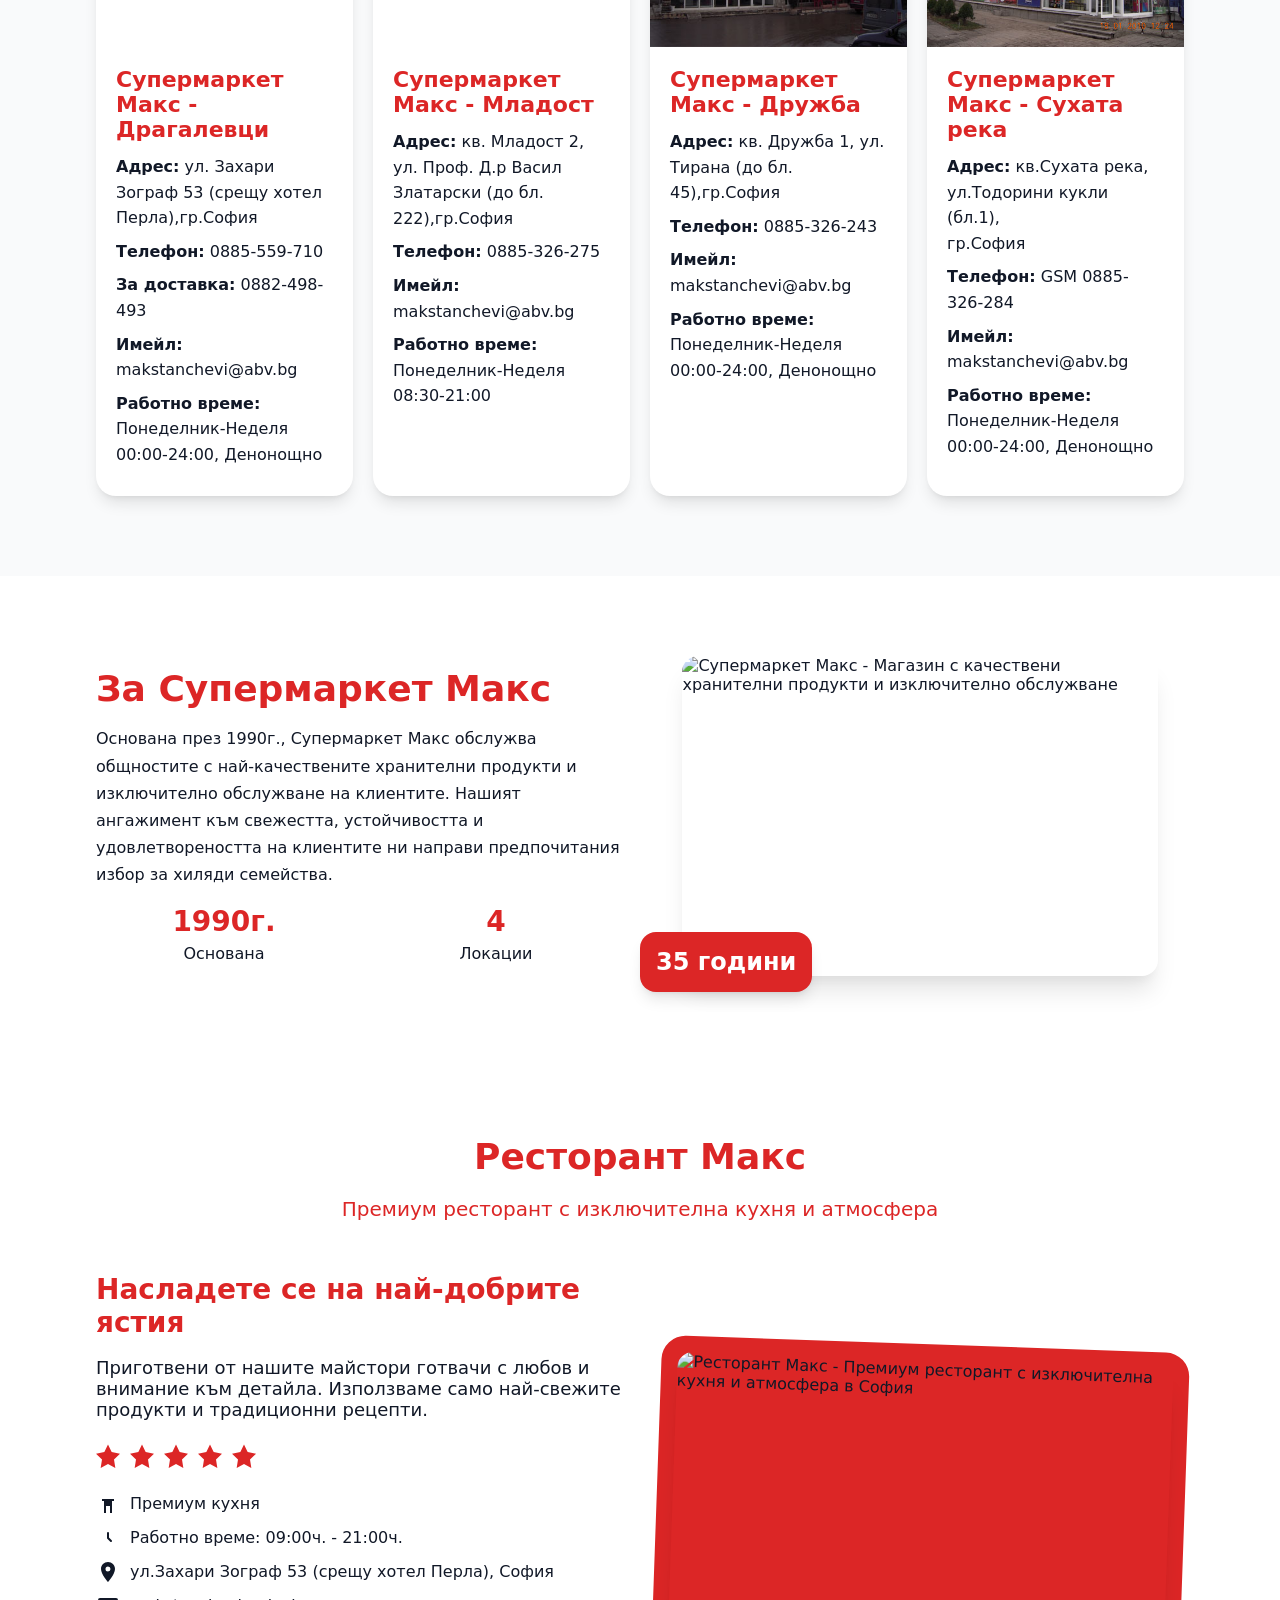
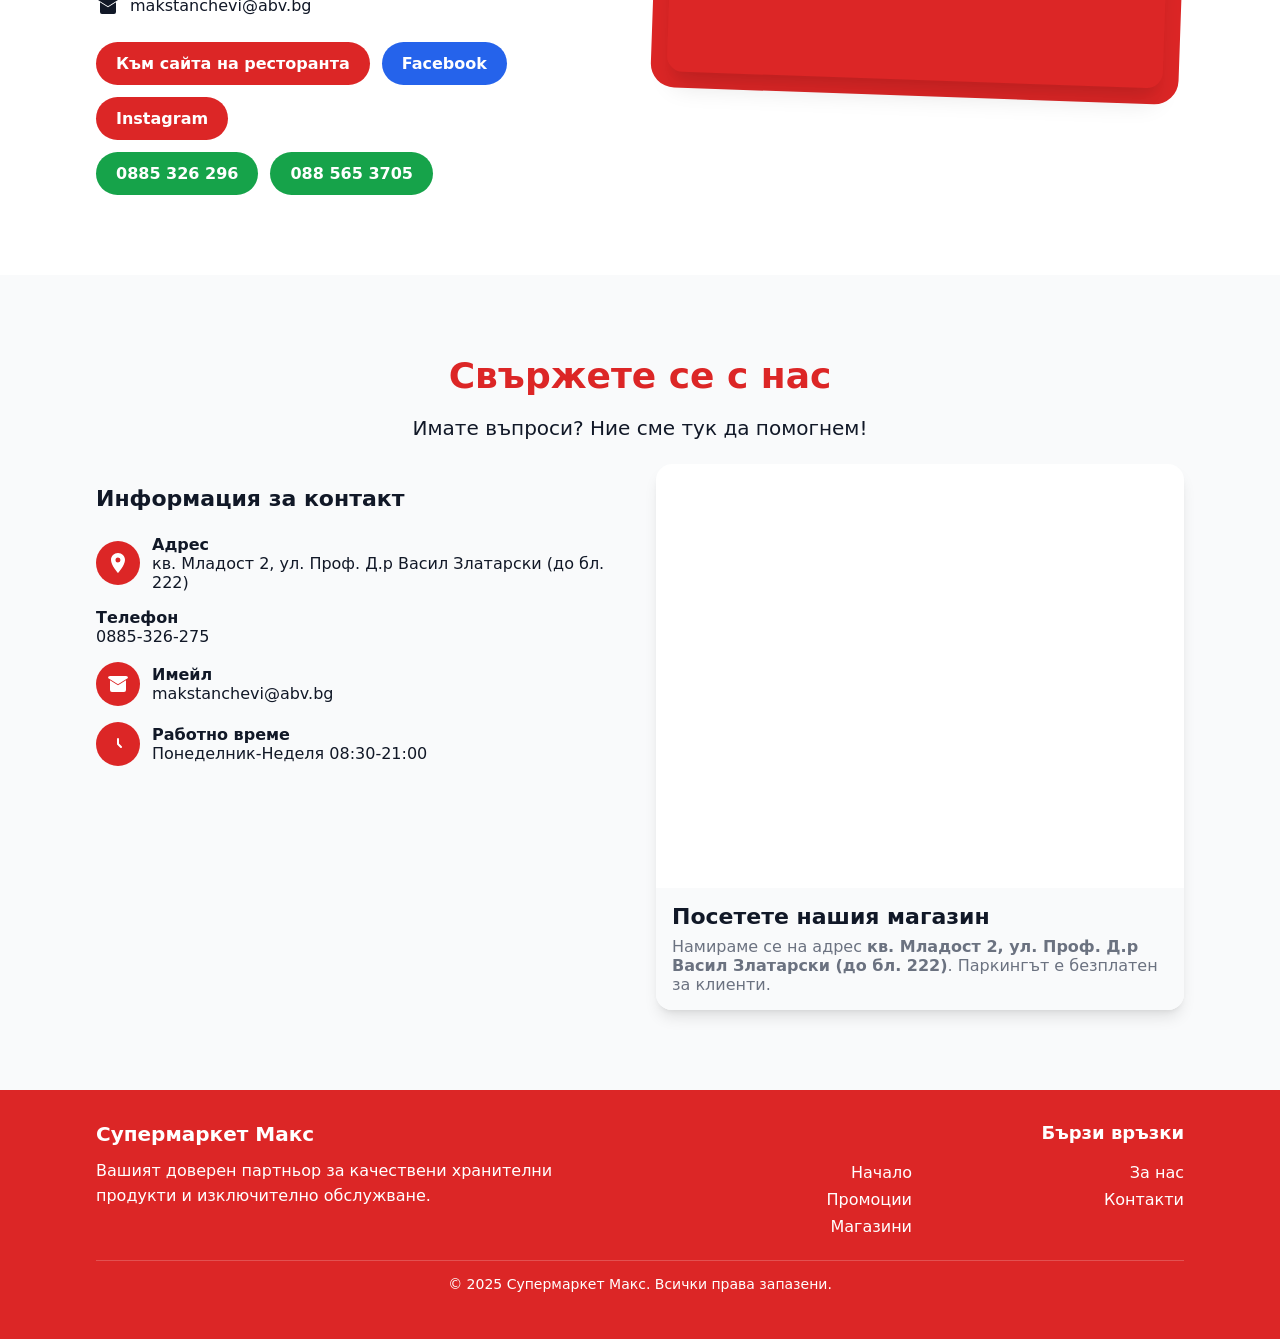
==== commit d97994eb: "Add files via upload" ====
--- a/index.html
+++ b/index.html
@@ -133,7 +133,7 @@
 			<div class="grid4">
 				<div class="promo-card enlarge-image fade-item" data-image="img/prom01.JPG" aria-label="Отвори Промоция 1">
 					<span class="badge" style="position:absolute; top:16px; left:16px;">Промоция</span>
-					<img src="img/prom01.JPG" alt="Специални промоции и намаления в Супермаркет Макс - Промоция 1" loading="lazy">
+					<img src="img/prom01.jpg" alt="Специални промоции и намаления в Супермаркет Макс - Промоция 1" loading="lazy">
 					<div class="promo-overlay">
 						<span class="promo-cta">Виж оферта
 							<svg class="icon" viewBox="0 0 24 24" aria-hidden="true"><path d="M15.5 14h-.79l-.28-.27A6.471 6.471 0 0 0 16 9.5 6.5 6.5 0 1 0 9.5 16c1.61 0 3.09-.59 4.23-1.57l.27.28v.79L20 21.5 21.5 20 15.5 14zM9.5 14A4.5 4.5 0 1 1 14 9.5 4.505 4.505 0 0 1 9.5 14z" fill="#fff"/></svg>
@@ -142,7 +142,7 @@
                         </div>
 				<div class="promo-card enlarge-image fade-item" data-image="img/prom02.JPG" aria-label="Отвори Промоция 2">
 					<span class="badge" style="position:absolute; top:16px; left:16px;">Промоция</span>
-					<img src="img/prom02.JPG" alt="Специални промоции и намаления в Супермаркет Макс - Промоция 2" loading="lazy">
+					<img src="img/prom02.jpg" alt="Специални промоции и намаления в Супермаркет Макс - Промоция 2" loading="lazy">
 					<div class="promo-overlay">
 						<span class="promo-cta">Виж оферта
 							<svg class="icon" viewBox="0 0 24 24" aria-hidden="true"><path d="M15.5 14h-.79l-.28-.27A6.471 6.471 0 0 0 16 9.5 6.5 6.5 0 1 0 9.5 16c1.61 0 3.09-.59 4.23-1.57l.27.28v.79L20 21.5 21.5 20 15.5 14zM9.5 14A4.5 4.5 0 1 1 14 9.5 4.505 4.505 0 0 1 9.5 14z" fill="#fff"/></svg>
@@ -151,7 +151,7 @@
                         </div>
 				<div class="promo-card enlarge-image fade-item" data-image="img/prom03.JPG" aria-label="Отвори Промоция 3">
 					<span class="badge" style="position:absolute; top:16px; left:16px;">Промоция</span>
-					<img src="img/prom03.JPG" alt="Специални промоции и намаления в Супермаркет Макс - Промоция 3" loading="lazy">
+					<img src="img/prom03.jpg" alt="Специални промоции и намаления в Супермаркет Макс - Промоция 3" loading="lazy">
 					<div class="promo-overlay">
 						<span class="promo-cta">Виж оферта
 							<svg class="icon" viewBox="0 0 24 24" aria-hidden="true"><path d="M15.5 14h-.79l-.28-.27A6.471 6.471 0 0 0 16 9.5 6.5 6.5 0 1 0 9.5 16c1.61 0 3.09-.59 4.23-1.57l.27.28v.79L20 21.5 21.5 20 15.5 14zM9.5 14A4.5 4.5 0 1 1 14 9.5 4.505 4.505 0 0 1 9.5 14z" fill="#fff"/></svg>
@@ -160,7 +160,7 @@
                         </div>
 				<div class="promo-card enlarge-image fade-item" data-image="img/prom04.JPG" aria-label="Отвори Промоция 4">
 					<span class="badge" style="position:absolute; top:16px; left:16px;">Промоция</span>
-					<img src="img/prom04.JPG" alt="Специални промоции и намаления в Супермаркет Макс - Промоция 4" loading="lazy">
+					<img src="img/prom04.jpg" alt="Специални промоции и намаления в Супермаркет Макс - Промоция 4" loading="lazy">
 					<div class="promo-overlay">
 						<span class="promo-cta">Виж оферта
 							<svg class="icon" viewBox="0 0 24 24" aria-hidden="true"><path d="M15.5 14h-.79l-.28-.27A6.471 6.471 0 0 0 16 9.5 6.5 6.5 0 1 0 9.5 16c1.61 0 3.09-.59 4.23-1.57l.27.28v.79L20 21.5 21.5 20 15.5 14zM9.5 14A4.5 4.5 0 1 1 14 9.5 4.505 4.505 0 0 1 9.5 14z" fill="#fff"/></svg>
--- a/styles.css
+++ b/styles.css
@@ -163,10 +163,10 @@
 /* Responsive */
 @media (max-width: 639px) {
     .container { padding: 0 12px; }
-    .pt-nav { padding-top: 80px !important; }
+    .pt-nav { padding-top: 100px !important; }
     .hero .image-frame { padding: 8px; }
     .section { padding: 48px 0; }
-    .hero.section { padding-top: 96px; }
+    .hero.section { padding-top: 120px; }
     .about .image-note { left: 8px; bottom: 8px; padding: 12px; font-size: 14px; }
     .mapcard iframe { height: 300px; }
 }
@@ -340,12 +340,13 @@
     background: var(--supermax-red);
 }
 
-.dark-mode .contact .info .row > div > div[style*="color:#6b7280"],
-.dark-mode .contact .info .row > div > div[style*="color: #6b7280"] {
-    color: #d1d5db !important;
-}
-
-.dark-mode .contact .info .row > div > div[style*="font-weight:600"] {
+.dark-mode .contact .info .row > div > div {
+    color: #d1d5db !important;
+}
+
+.dark-mode .contact .info .row > div > div[style*="font-weight:600"],
+.dark-mode .contact .info .row > div > div[style*="font-weight:600"][style*="color:#111827"],
+.dark-mode .contact .info .row > div > div[style*="font-weight:600"][style*="color: #111827"] {
     color: #e5e7eb !important;
 }
 
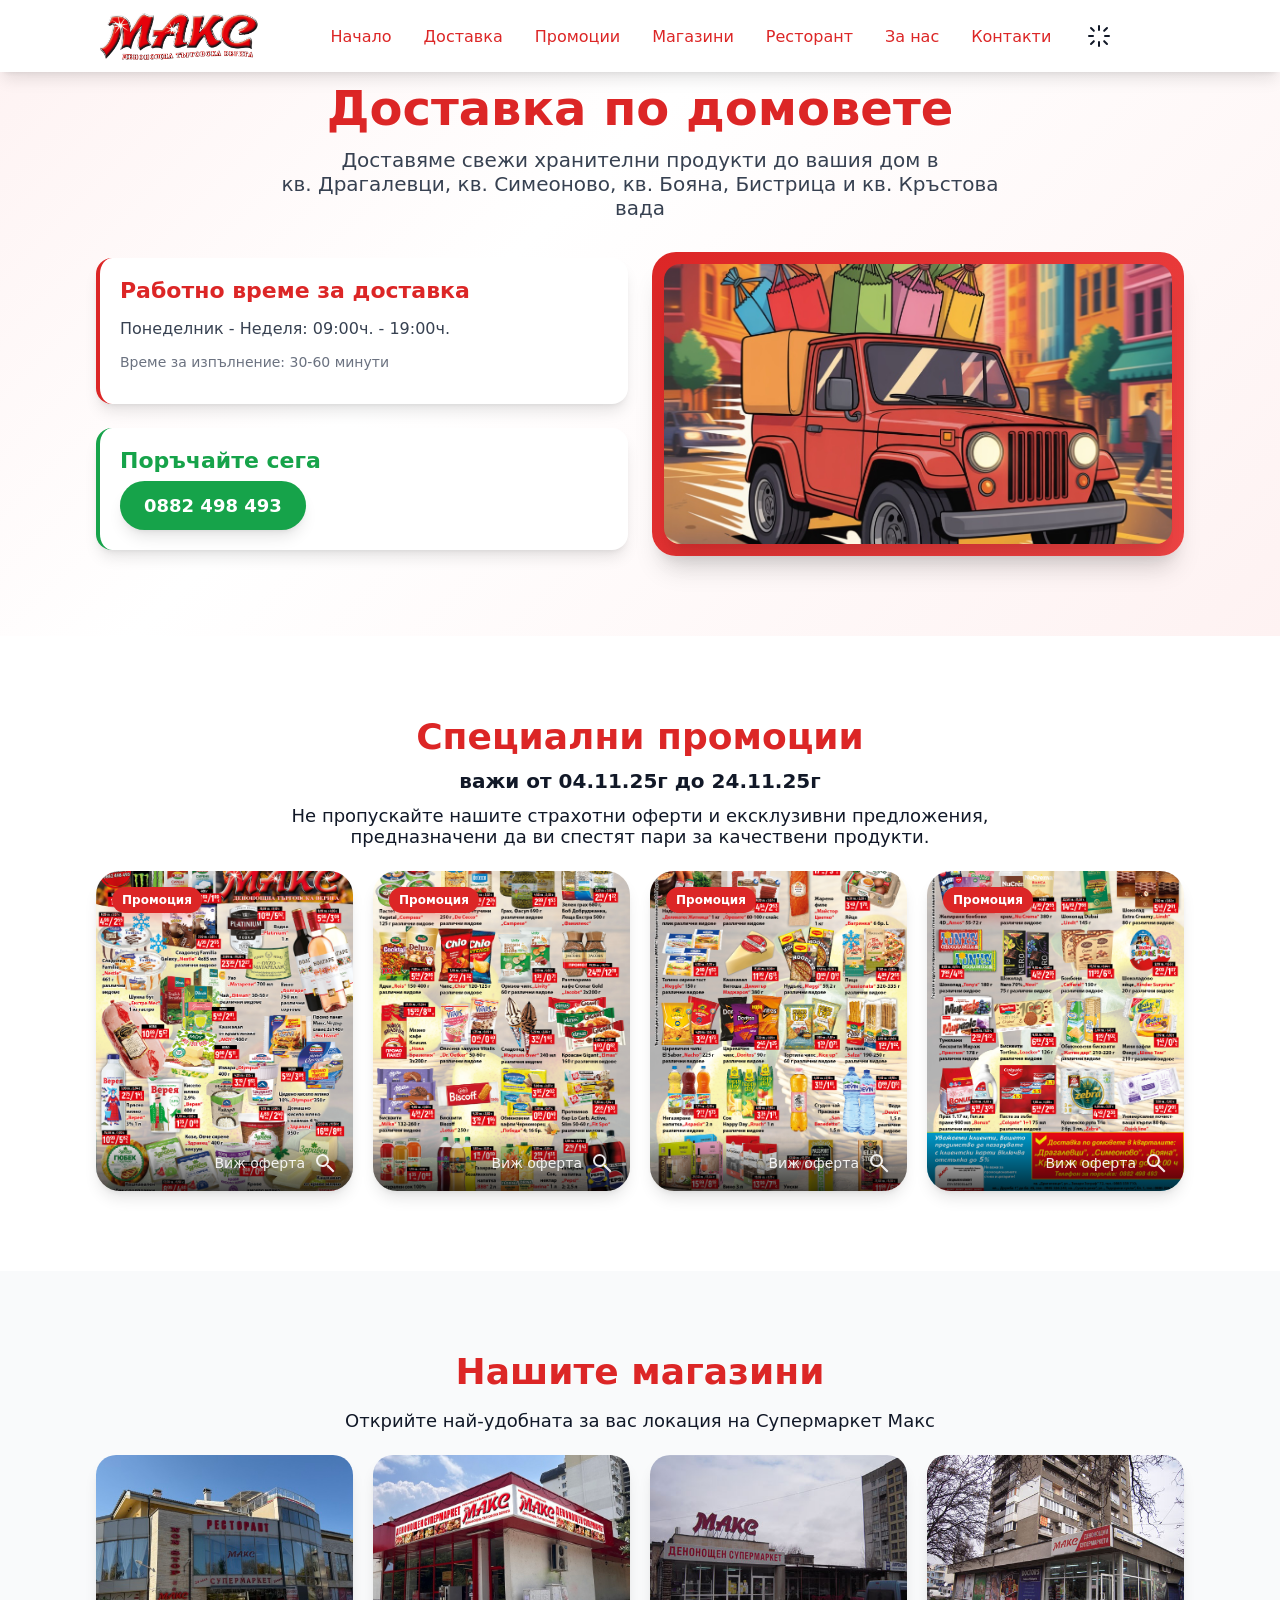
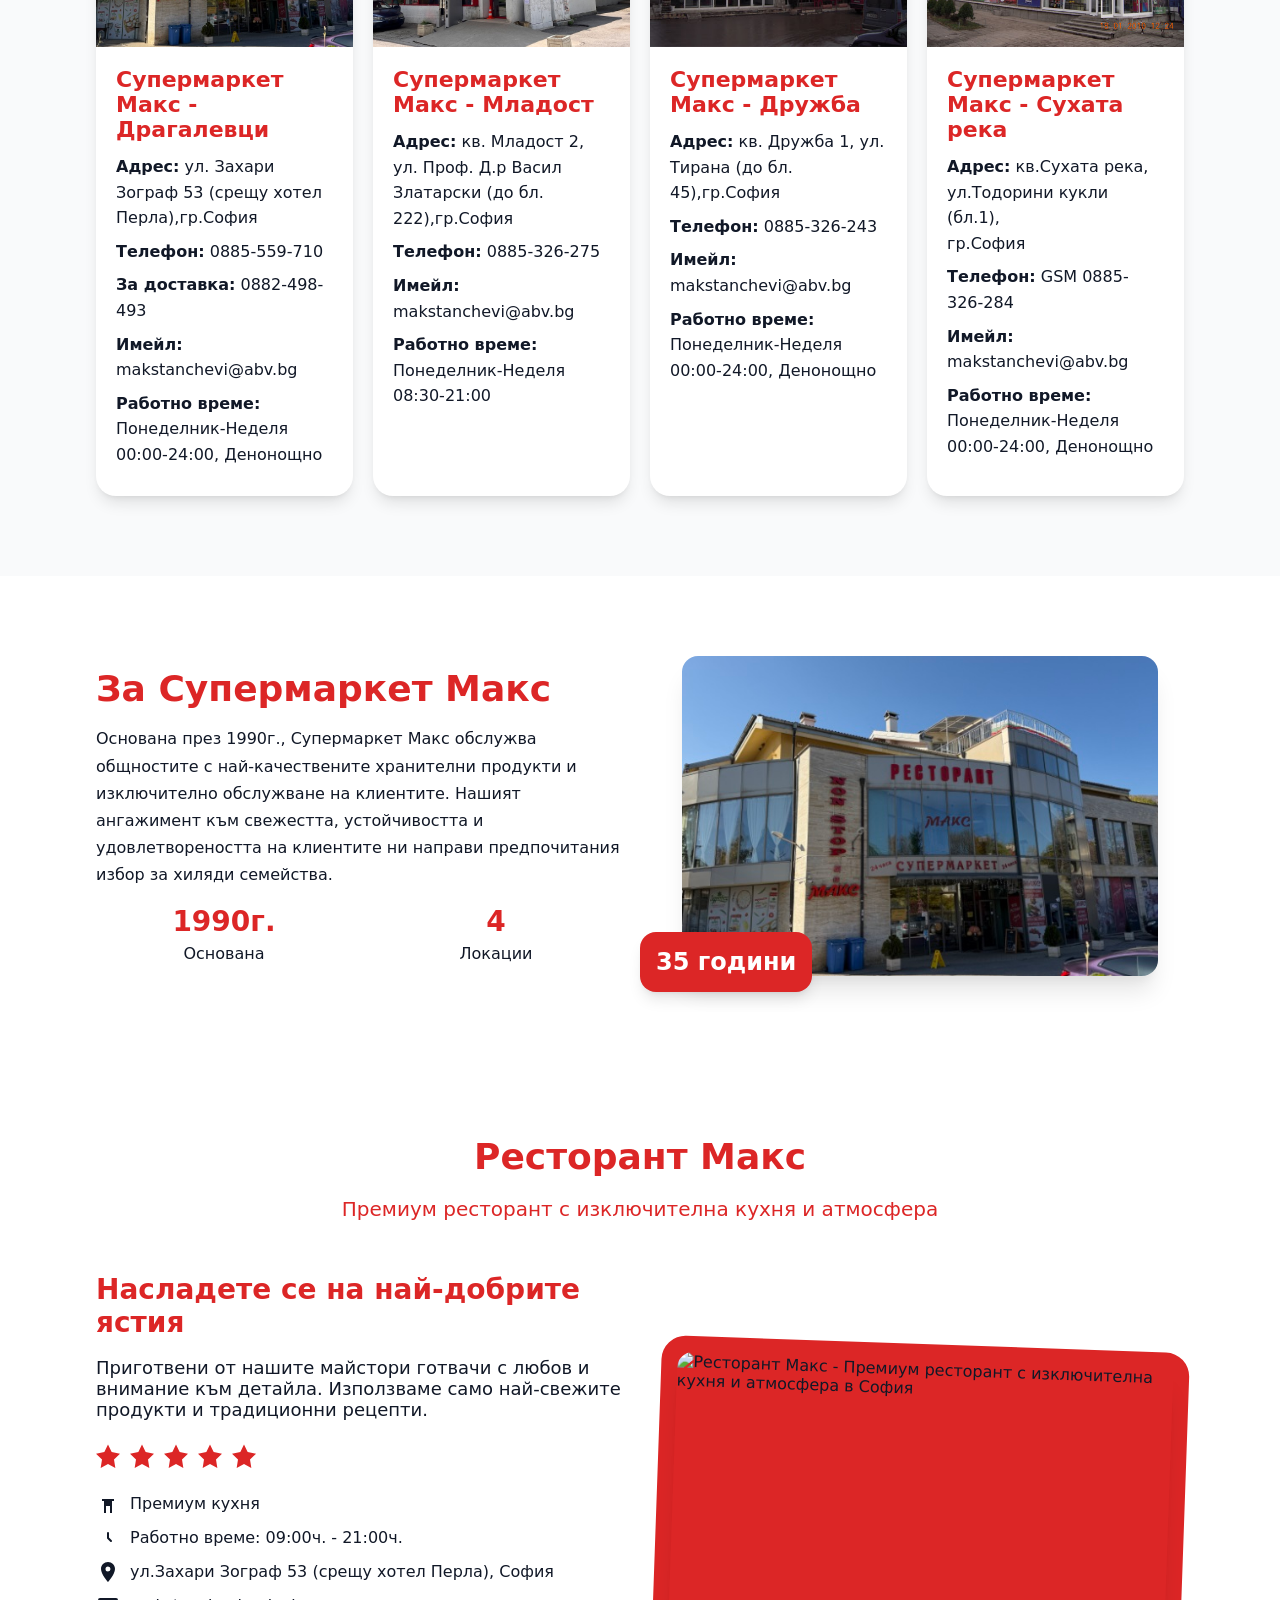
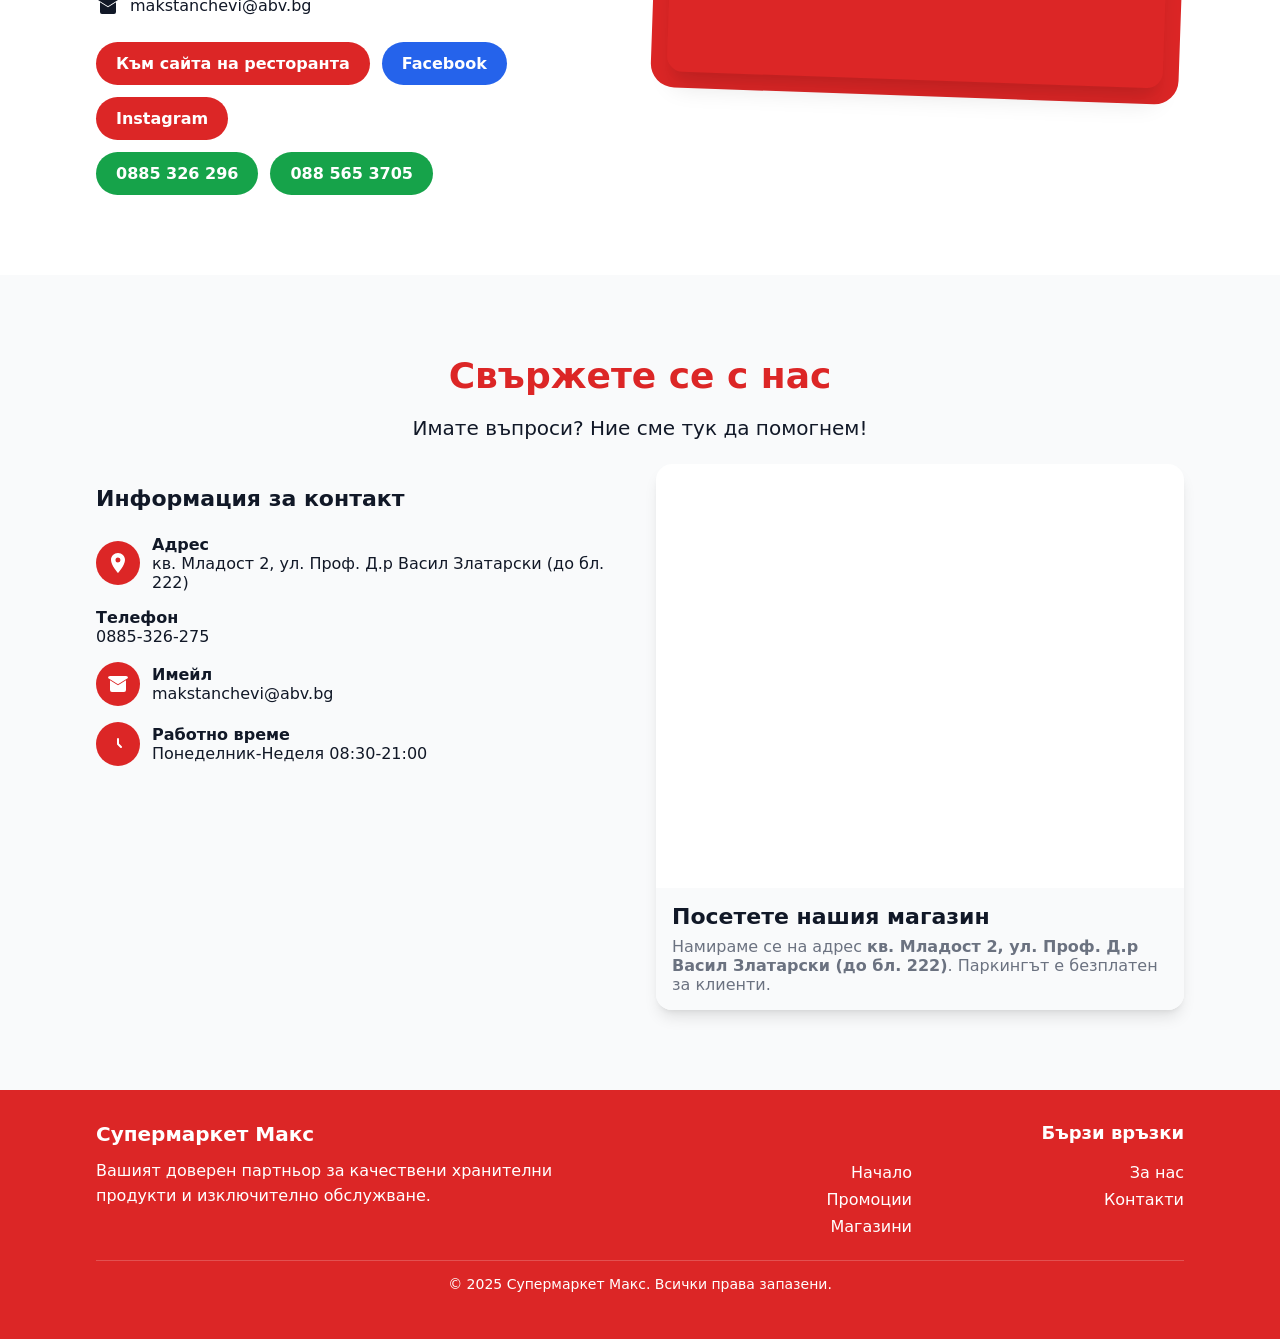
==== commit 647f59a3: "Add files via upload" ====
--- a/index.html
+++ b/index.html
@@ -131,7 +131,7 @@
 				<p class="sub">Не пропускайте нашите страхотни оферти и ексклузивни предложения, предназначени да ви спестят пари за качествени продукти.</p>
             </div>
 			<div class="grid4">
-				<div class="promo-card enlarge-image fade-item" data-image="img/prom01.JPG" aria-label="Отвори Промоция 1">
+				<div class="promo-card enlarge-image fade-item" data-image="img/prom01.jpg" aria-label="Отвори Промоция 1">
 					<span class="badge" style="position:absolute; top:16px; left:16px;">Промоция</span>
 					<img src="img/prom01.jpg" alt="Специални промоции и намаления в Супермаркет Макс - Промоция 1" loading="lazy">
 					<div class="promo-overlay">
@@ -140,7 +140,7 @@
                                 </span>
                             </div>
                         </div>
-				<div class="promo-card enlarge-image fade-item" data-image="img/prom02.JPG" aria-label="Отвори Промоция 2">
+				<div class="promo-card enlarge-image fade-item" data-image="img/prom02.jpg" aria-label="Отвори Промоция 2">
 					<span class="badge" style="position:absolute; top:16px; left:16px;">Промоция</span>
 					<img src="img/prom02.jpg" alt="Специални промоции и намаления в Супермаркет Макс - Промоция 2" loading="lazy">
 					<div class="promo-overlay">
@@ -149,7 +149,7 @@
                                 </span>
                             </div>
                         </div>
-				<div class="promo-card enlarge-image fade-item" data-image="img/prom03.JPG" aria-label="Отвори Промоция 3">
+				<div class="promo-card enlarge-image fade-item" data-image="img/prom03.jpg" aria-label="Отвори Промоция 3">
 					<span class="badge" style="position:absolute; top:16px; left:16px;">Промоция</span>
 					<img src="img/prom03.jpg" alt="Специални промоции и намаления в Супермаркет Макс - Промоция 3" loading="lazy">
 					<div class="promo-overlay">
@@ -158,7 +158,7 @@
                                 </span>
                             </div>
                         </div>
-				<div class="promo-card enlarge-image fade-item" data-image="img/prom04.JPG" aria-label="Отвори Промоция 4">
+				<div class="promo-card enlarge-image fade-item" data-image="img/prom04.jpg" aria-label="Отвори Промоция 4">
 					<span class="badge" style="position:absolute; top:16px; left:16px;">Промоция</span>
 					<img src="img/prom04.jpg" alt="Специални промоции и намаления в Супермаркет Макс - Промоция 4" loading="lazy">
 					<div class="promo-overlay">
--- a/styles.css
+++ b/styles.css
@@ -68,11 +68,12 @@
 .promos .title { font-size: clamp(24px, 3vw, 36px); color: var(--supermax-red); font-weight: 800; margin: 0 0 12px; }
 .promos .sub { color: #111827; font-size: clamp(16px, 2vw, 18px); max-width: 720px; margin: 0 auto; }
 .grid4 { display: grid; gap: 20px; grid-template-columns: 1fr; }
-.promo-card { position: relative; overflow: hidden; border-radius: 24px; background: #fff; box-shadow: var(--shadow); }
-.promo-card img { height: 320px; width: 100%; object-fit: cover; transition: transform .5s ease; }
+.promo-card { position: relative; overflow: hidden; border-radius: 24px; background: #fff; box-shadow: var(--shadow); cursor: pointer; }
+.promo-card img { height: 320px; width: 100%; object-fit: cover; transition: transform .5s ease; pointer-events: none; }
 .promo-card:hover img { transform: scale(1.05); }
-.promo-overlay { position: absolute; left: 0; right: 0; bottom: 0; padding: 16px; background: linear-gradient(to top, rgba(0,0,0,.7), rgba(0,0,0,0)); color: #fff; display: flex; justify-content: flex-end; }
+.promo-overlay { position: absolute; left: 0; right: 0; bottom: 0; padding: 16px; background: linear-gradient(to top, rgba(0,0,0,.7), rgba(0,0,0,0)); color: #fff; display: flex; justify-content: flex-end; pointer-events: none; }
 .promo-cta { display: inline-flex; align-items: center; gap: 8px; font-size: 14px; opacity: .9; }
+.enlarge-image { cursor: pointer; }
 
 /* Stores grid */
 .stores .title { text-align: center; font-size: clamp(24px, 3vw, 36px); color: var(--supermax-red); font-weight: 800; margin: 0 0 12px; }
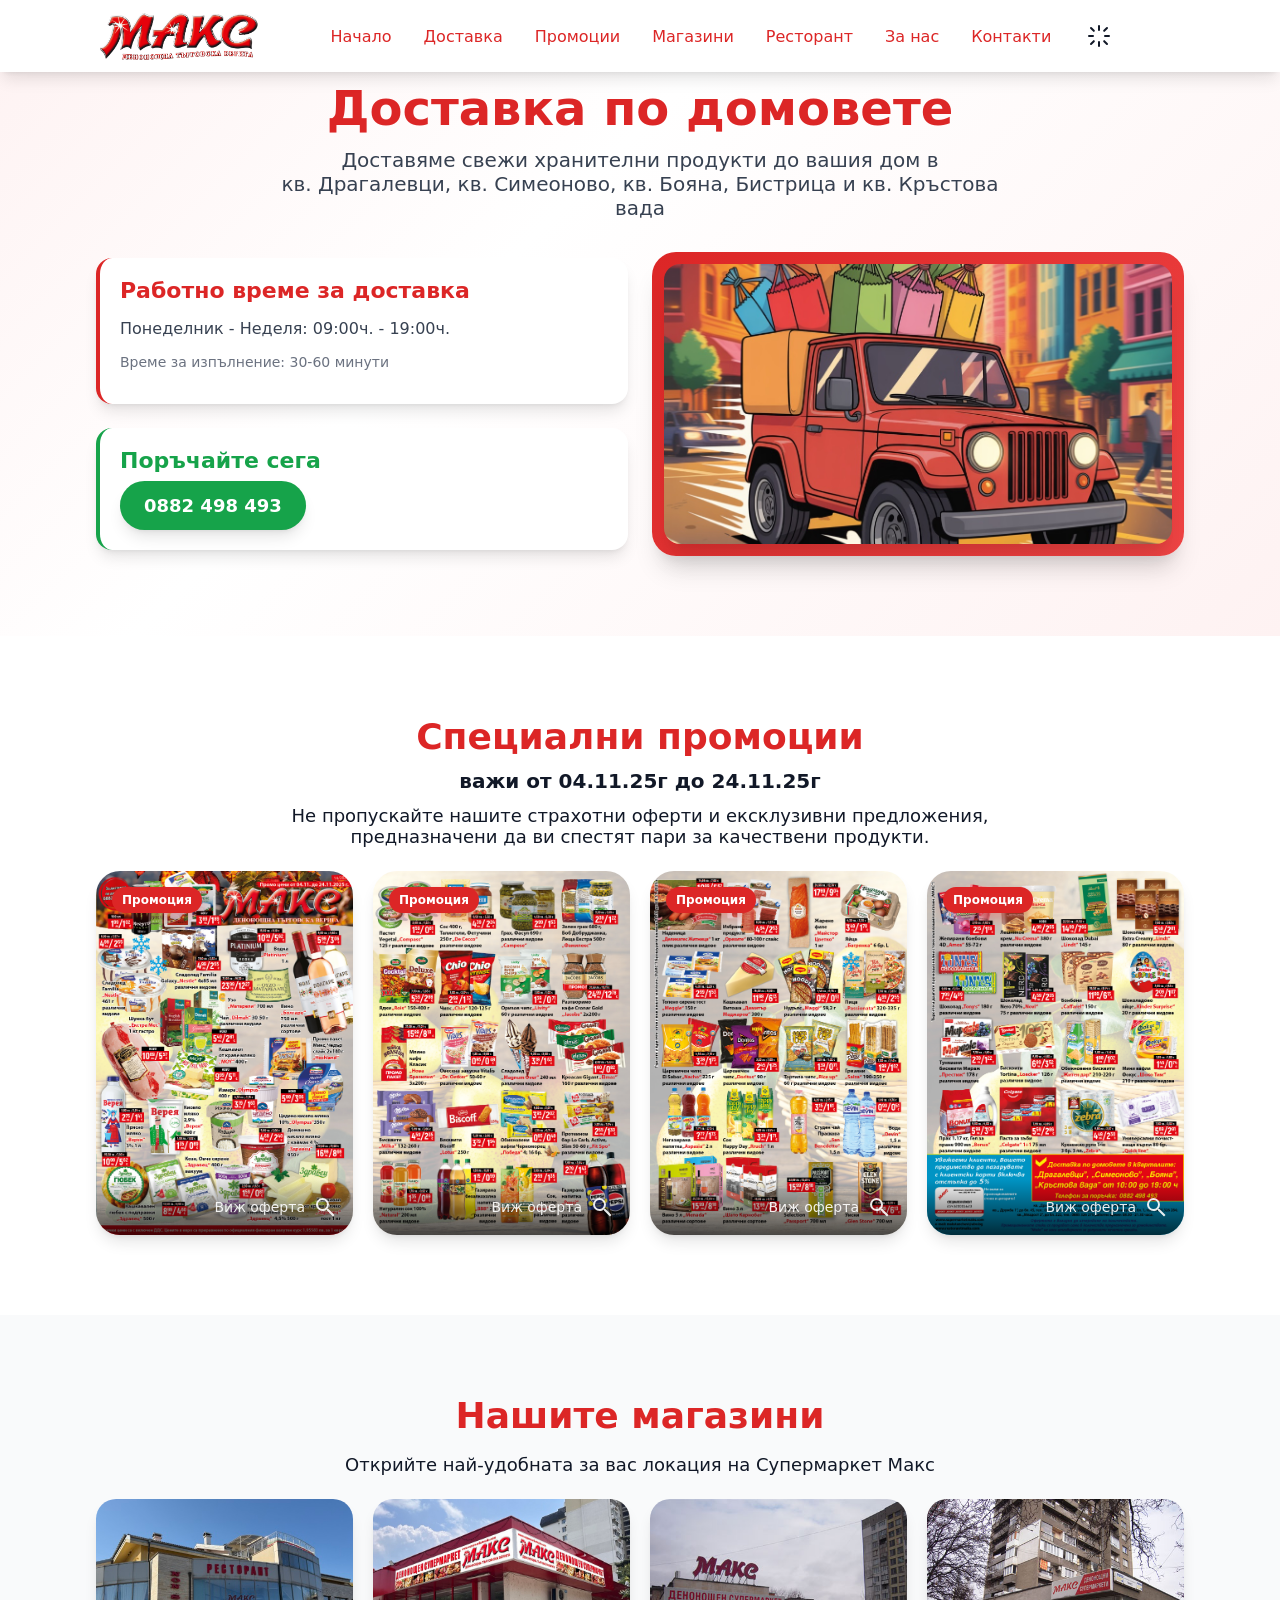
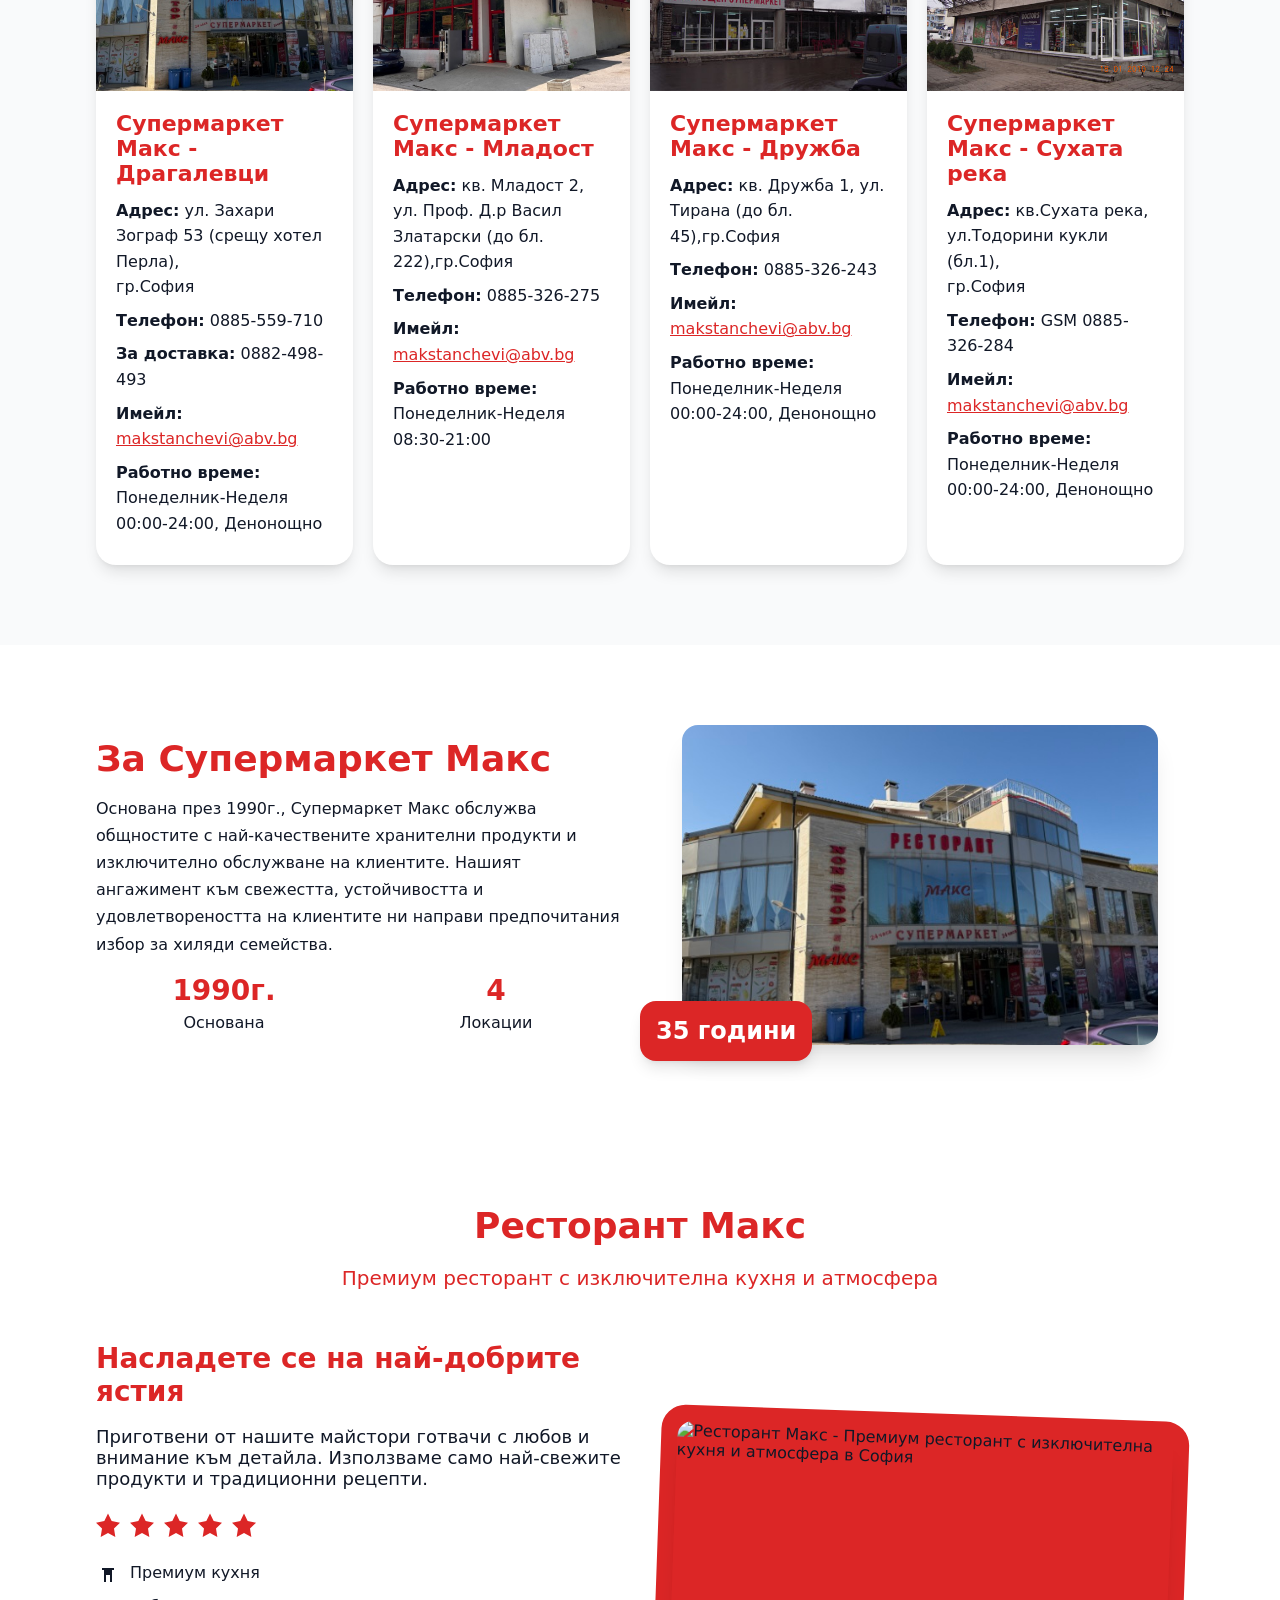
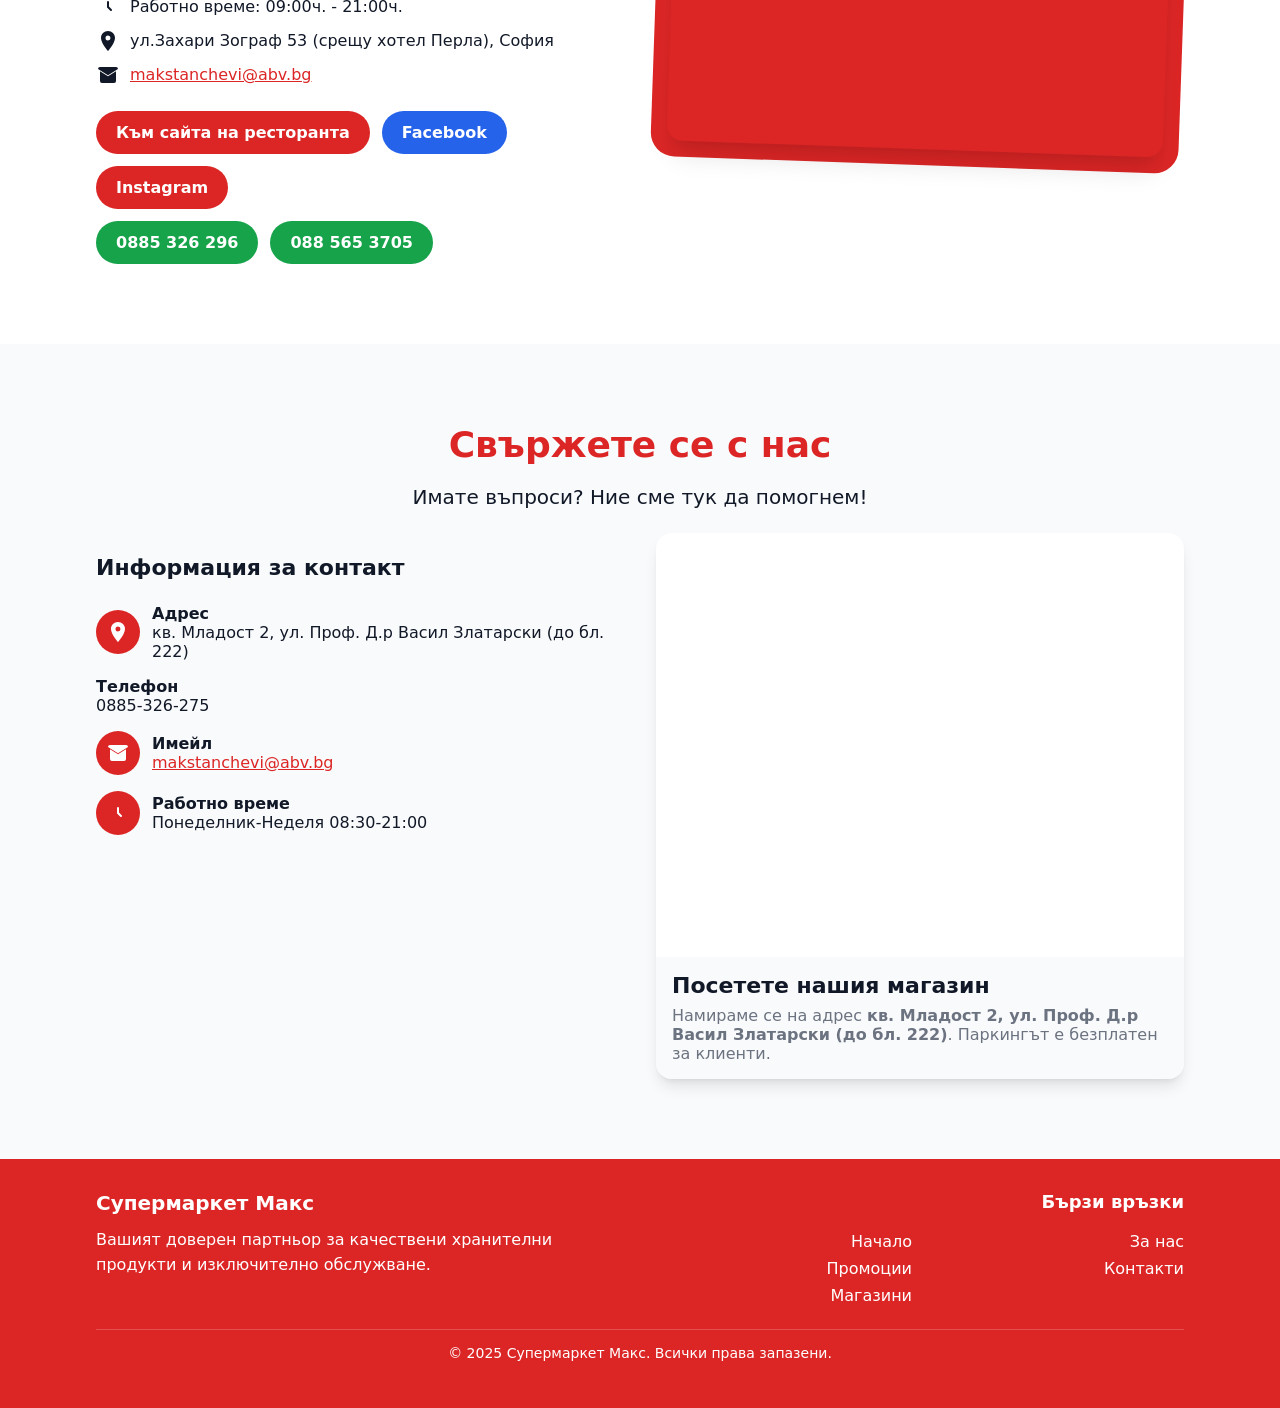
==== commit 7418429c: "Add files via upload" ====
--- a/index.html
+++ b/index.html
@@ -181,11 +181,11 @@
 					<img src="img/dragalevci.jpg" alt="Супермаркет Макс - Драгалевци, ул. Захари Зограф 53, София" loading="lazy">
 					<div class="body">
 						<h3>Супермаркет Макс - Драгалевци</h3>
-						<p><strong>Адрес:</strong> ул. Захари Зограф 53 (срещу хотел Перла),гр.София</p>
+						<p><strong>Адрес:</strong> ул. Захари Зограф 53 (срещу хотел Перла),<br>гр.София</p>
 						<p><strong>Телефон:</strong> 0885-559-710</p>
 						<p><strong>За доставка:</strong> 0882-498-493</p>
-						<p><strong>Имейл:</strong> makstanchevi@abv.bg</p>
-						<p><strong>Работно време:</strong> Понеделник-Неделя 00:00-24:00, Денонощно</p>
+						<p><strong>Имейл:</strong> <a href="mailto:makstanchevi@abv.bg">makstanchevi@abv.bg</a></p>
+						<p><strong>Работно време:</strong> Понеделник-Неделя<br> 00:00-24:00, Денонощно</p>
                     </div>
                 </div>
 				<div class="store-card fade-item">
@@ -194,8 +194,8 @@
 						<h3>Супермаркет Макс - Младост</h3>
 						<p><strong>Адрес:</strong> кв. Младост 2, ул. Проф. Д.р Васил Златарски (до бл. 222),гр.София</p>
 						<p><strong>Телефон:</strong> 0885-326-275</p>
-						<p><strong>Имейл:</strong> makstanchevi@abv.bg</p>
-						<p><strong>Работно време:</strong> Понеделник-Неделя 08:30-21:00</p>
+						<p><strong>Имейл:</strong> <a href="mailto:makstanchevi@abv.bg">makstanchevi@abv.bg</a></p>
+						<p><strong>Работно време:</strong> Понеделник-Неделя<br> 08:30-21:00</p>
                     </div>
                 </div>
 				<div class="store-card fade-item">
@@ -204,8 +204,8 @@
 						<h3>Супермаркет Макс - Дружба</h3>
 						<p><strong>Адрес:</strong> кв. Дружба 1, ул. Тирана (до бл. 45),гр.София</p>
 						<p><strong>Телефон:</strong> 0885-326-243</p>
-						<p><strong>Имейл:</strong> makstanchevi@abv.bg</p>
-						<p><strong>Работно време:</strong> Понеделник-Неделя 00:00-24:00, Денонощно</p>
+						<p><strong>Имейл:</strong> <a href="mailto:makstanchevi@abv.bg">makstanchevi@abv.bg</a></p>
+						<p><strong>Работно време:</strong> Понеделник-Неделя<br> 00:00-24:00, Денонощно</p>
                     </div>
                 </div>
 				<div class="store-card fade-item">
@@ -214,8 +214,8 @@
 						<h3>Супермаркет Макс - Сухата река</h3>
 						<p><strong>Адрес:</strong> кв.Сухата река,<br>ул.Тодорини кукли (бл.1),<br>гр.София</p>
 						<p><strong>Телефон:</strong> GSM 0885-326-284</p>
-						<p><strong>Имейл:</strong> makstanchevi@abv.bg</p>
-						<p><strong>Работно време:</strong> Понеделник-Неделя 00:00-24:00, Денонощно</p>
+						<p><strong>Имейл:</strong> <a href="mailto:makstanchevi@abv.bg">makstanchevi@abv.bg</a></p>
+						<p><strong>Работно време:</strong> Понеделник-Неделя<br> 00:00-24:00, Денонощно</p>
                     </div>
                 </div>
             </div>
@@ -277,7 +277,7 @@
 						<div class="feature"><svg class="icon" viewBox="0 0 24 24"><path d="M12 7v5l3 3" stroke="currentColor" stroke-width="2" fill="none" stroke-linecap="round" stroke-linejoin="round"/></svg><span>Работно време: 09:00ч. - 21:00ч.</span></div>
 						<div class="feature"><svg class="icon" viewBox="0 0 24 24"><path d="M12 2C8.13 2 5 5.13 5 9c0 5.25 7 13 7 13s7-7.75 7-13c0-3.87-3.13-7-7-7zm0 9.5a2.5 2.5 0 1 1 0-5 2.5 2.5 0 0 1 0 5z" fill="currentColor"/></svg><span>ул.Захари Зограф 53 (срещу хотел Перла), София</span></div>
 						
-						<div class="feature"><svg class="icon" viewBox="0 0 24 24"><path d="M20 4H4a2 2 0 0 0-2 2v.01l10 6.25L22 6.01V6a2 2 0 0 0-2-2zm0 4.24-8 5-8-5V18a2 2 0 0 0 2 2h12a2 2 0 0 0 2-2V8.24z" fill="currentColor"/></svg><span>makstanchevi@abv.bg</span></div>
+						<div class="feature"><svg class="icon" viewBox="0 0 24 24"><path d="M20 4H4a2 2 0 0 0-2 2v.01l10 6.25L22 6.01V6a2 2 0 0 0-2-2zm0 4.24-8 5-8-5V18a2 2 0 0 0 2 2h12a2 2 0 0 0 2-2V8.24z" fill="currentColor"/></svg><span><a href="mailto:makstanchevi@abv.bg">makstanchevi@abv.bg</a></span></div>
                         </div>
 					<div style="display:flex; gap:12px; flex-wrap:wrap;">
 						<a href="https://restorantmaks.com" target="_blank" rel="noopener noreferrer" class="btn btn-red">Към сайта на ресторанта</a>
@@ -328,7 +328,7 @@
 							<span class="iconwrap"><svg class="icon" viewBox="0 0 24 24"><path d="M20 4H4a2 2 0 0 0-2 2v.01l10 6.25L22 6.01V6a2 2 0 0 0-2-2zm0 4.24-8 5-8-5V18a2 2 0 0 0 2 2h12a2 2 0 0 0 2-2V8.24z" fill="#fff"/></svg></span>
                             <div>
 								<div style="font-weight:600; color:#111827;">Имейл</div>
-								<div style="color:#111827;">makstanchevi@abv.bg</div>
+								<div style="color:#111827;"><a href="mailto:makstanchevi@abv.bg">makstanchevi@abv.bg</a></div>
                             </div>
                         </div>
 						<div class="row">
--- a/styles.css
+++ b/styles.css
@@ -17,6 +17,8 @@
 body { margin: 0; font-family: system-ui, -apple-system, Segoe UI, Roboto, Ubuntu, Cantarell, 'Helvetica Neue', Arial, 'Noto Sans', 'Apple Color Emoji', 'Segoe UI Emoji'; color: var(--text); background: var(--bg); }
 img { display: block; max-width: 100%; height: auto; }
 a { color: inherit; text-decoration: none; }
+a[href^="mailto:"] { color: var(--supermax-red); text-decoration: underline; transition: color 0.2s ease; }
+a[href^="mailto:"]:hover { color: var(--supermax-red-dark); }
 button { font: inherit; border: 0; background: none; color: inherit; cursor: pointer; }
 
 /* Utilities */
@@ -69,7 +71,7 @@
 .promos .sub { color: #111827; font-size: clamp(16px, 2vw, 18px); max-width: 720px; margin: 0 auto; }
 .grid4 { display: grid; gap: 20px; grid-template-columns: 1fr; }
 .promo-card { position: relative; overflow: hidden; border-radius: 24px; background: #fff; box-shadow: var(--shadow); cursor: pointer; }
-.promo-card img { height: 320px; width: 100%; object-fit: cover; transition: transform .5s ease; pointer-events: none; }
+.promo-card img { width: 100%; height: auto; object-fit: cover; transition: transform .5s ease; pointer-events: none; display: block; }
 .promo-card:hover img { transform: scale(1.05); }
 .promo-overlay { position: absolute; left: 0; right: 0; bottom: 0; padding: 16px; background: linear-gradient(to top, rgba(0,0,0,.7), rgba(0,0,0,0)); color: #fff; display: flex; justify-content: flex-end; pointer-events: none; }
 .promo-cta { display: inline-flex; align-items: center; gap: 8px; font-size: 14px; opacity: .9; }
@@ -385,4 +387,13 @@
     height: 20px;
 }
 
-
+/* Dark mode email links */
+.dark-mode a[href^="mailto:"] {
+    color: var(--supermax-red-light);
+}
+
+.dark-mode a[href^="mailto:"]:hover {
+    color: var(--supermax-red);
+}
+
+
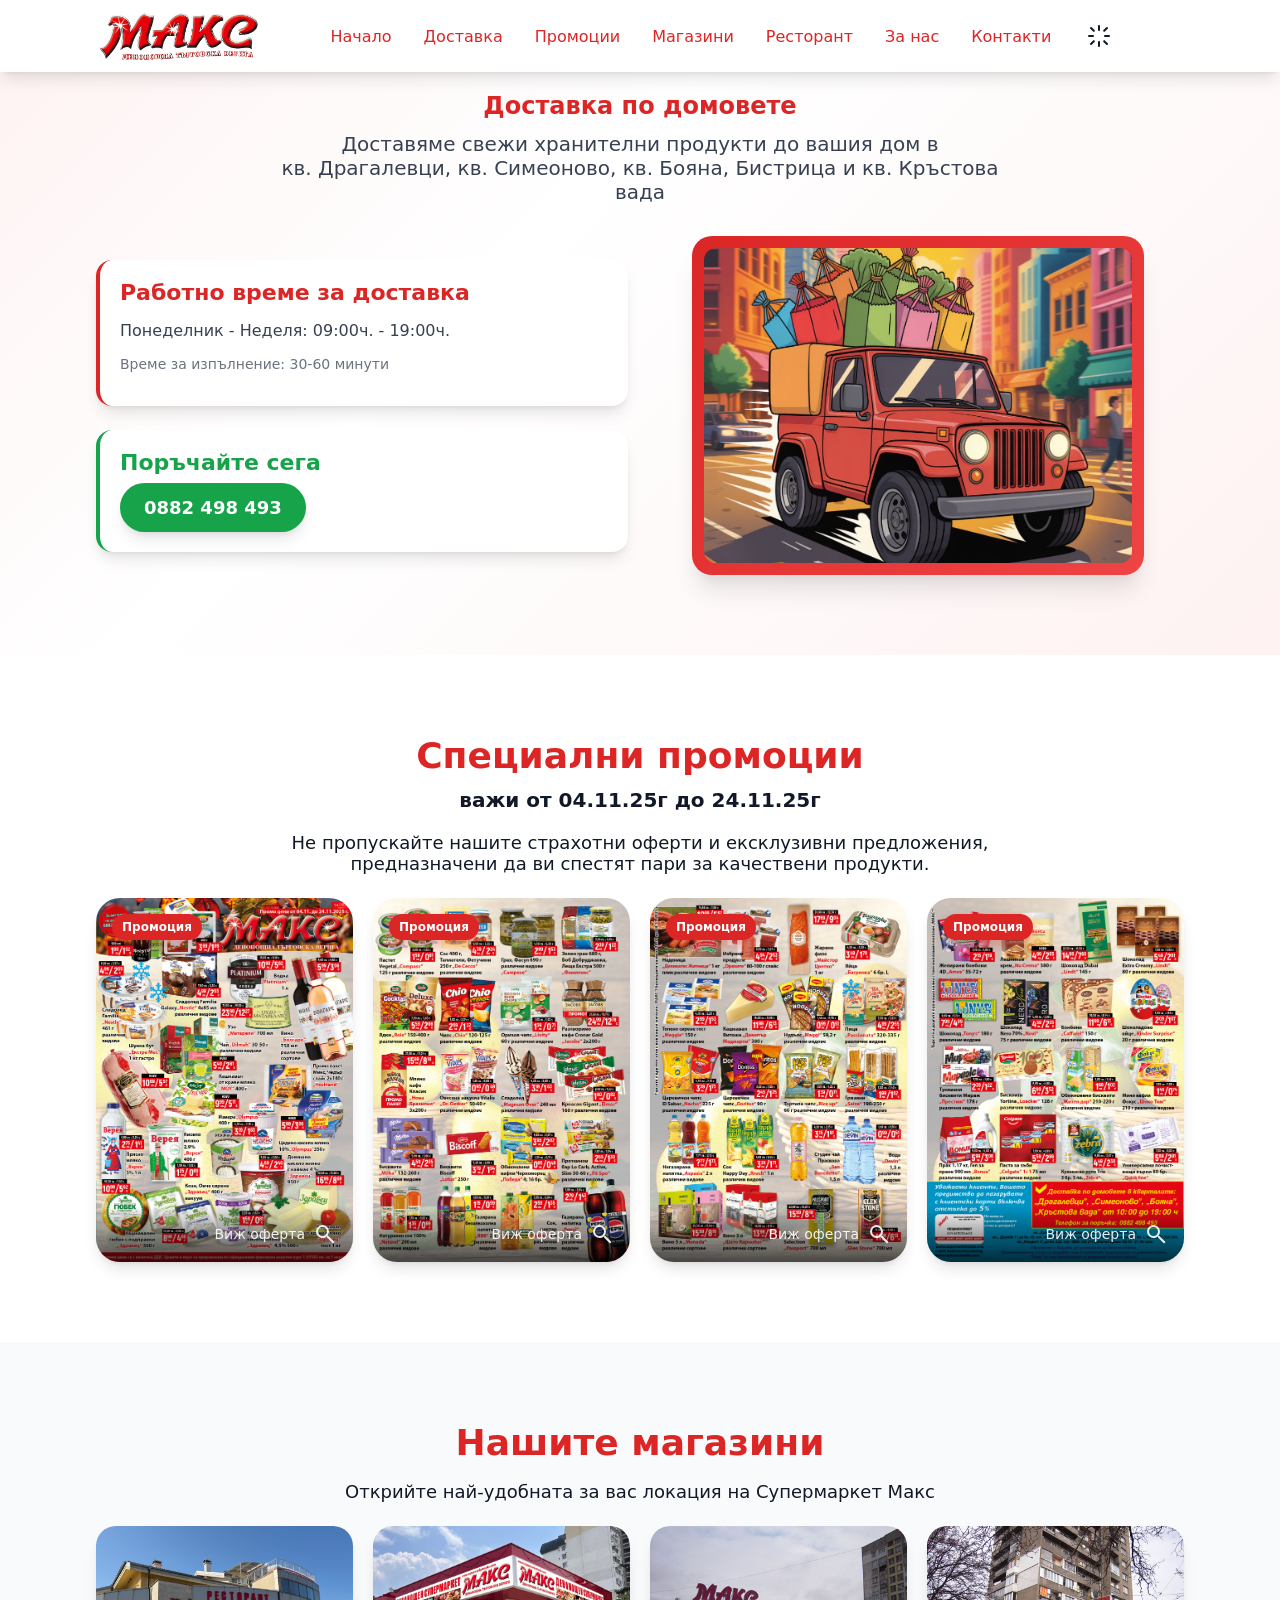
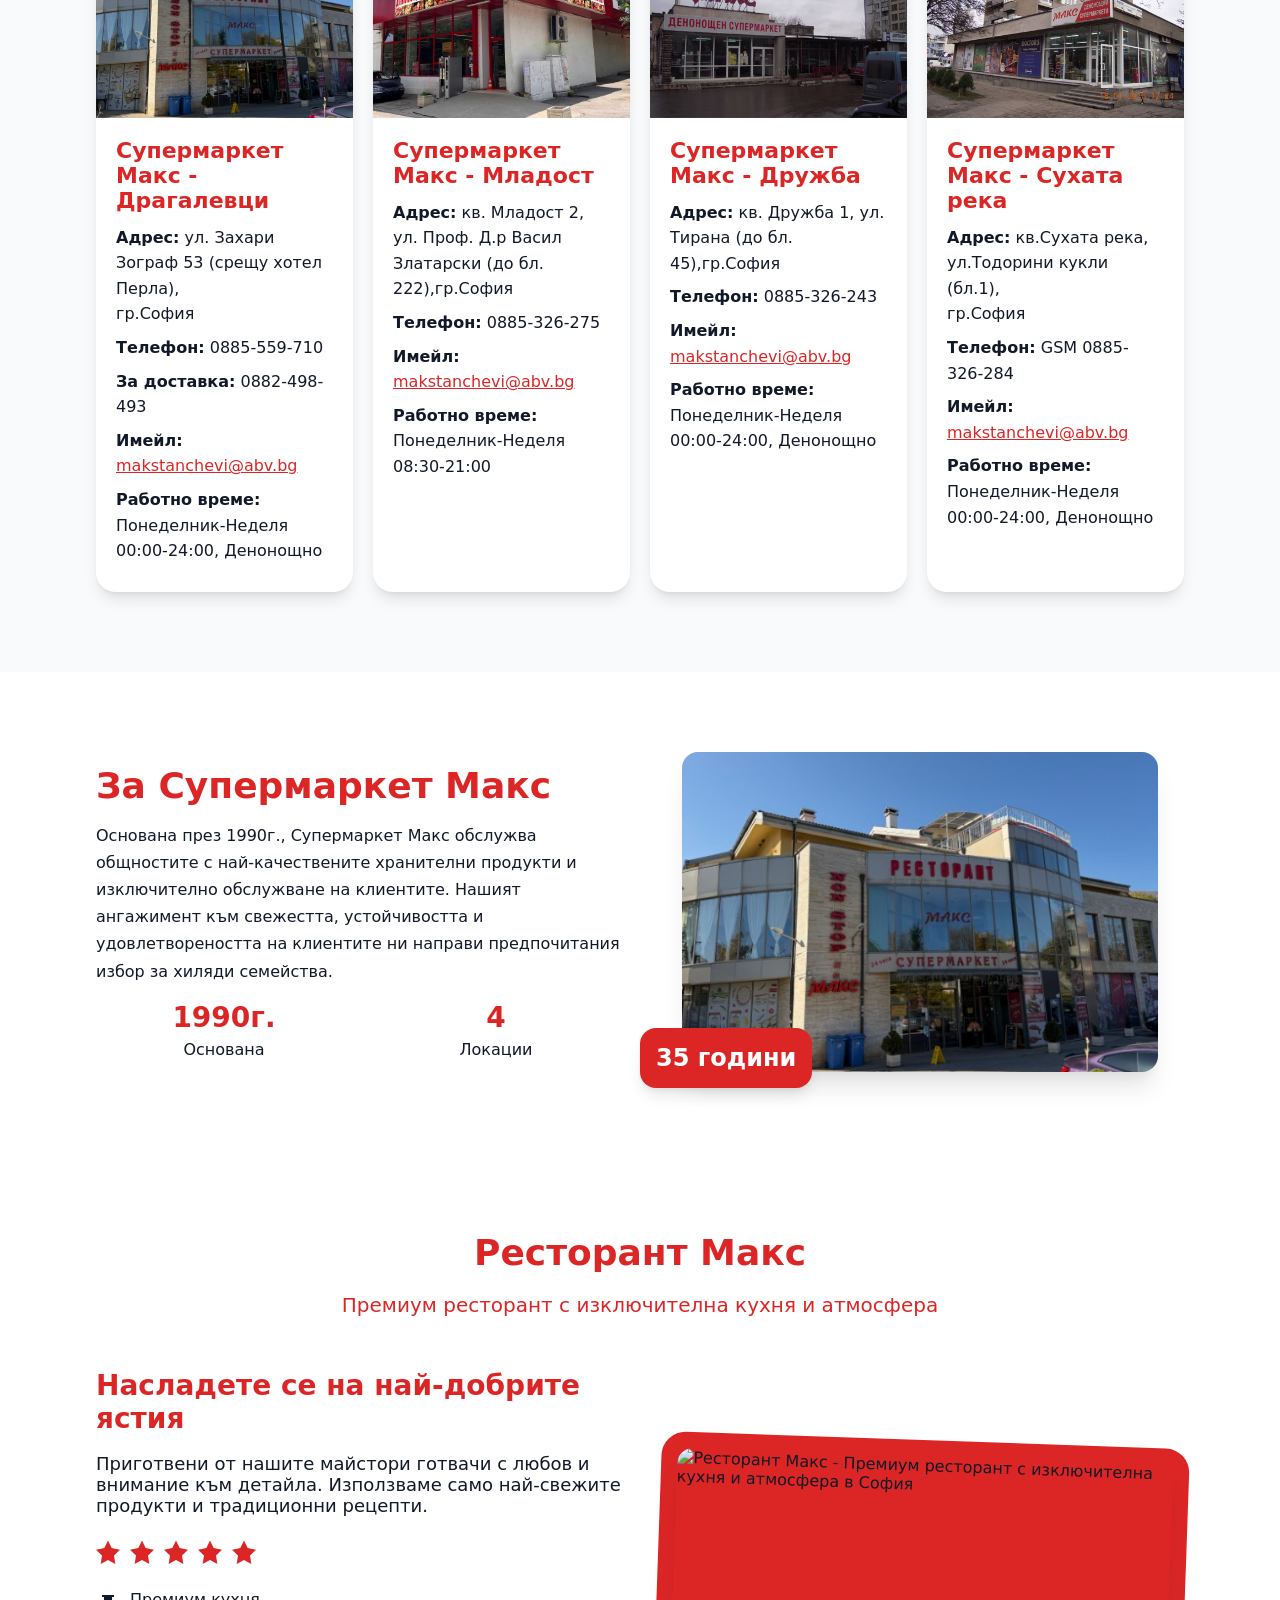
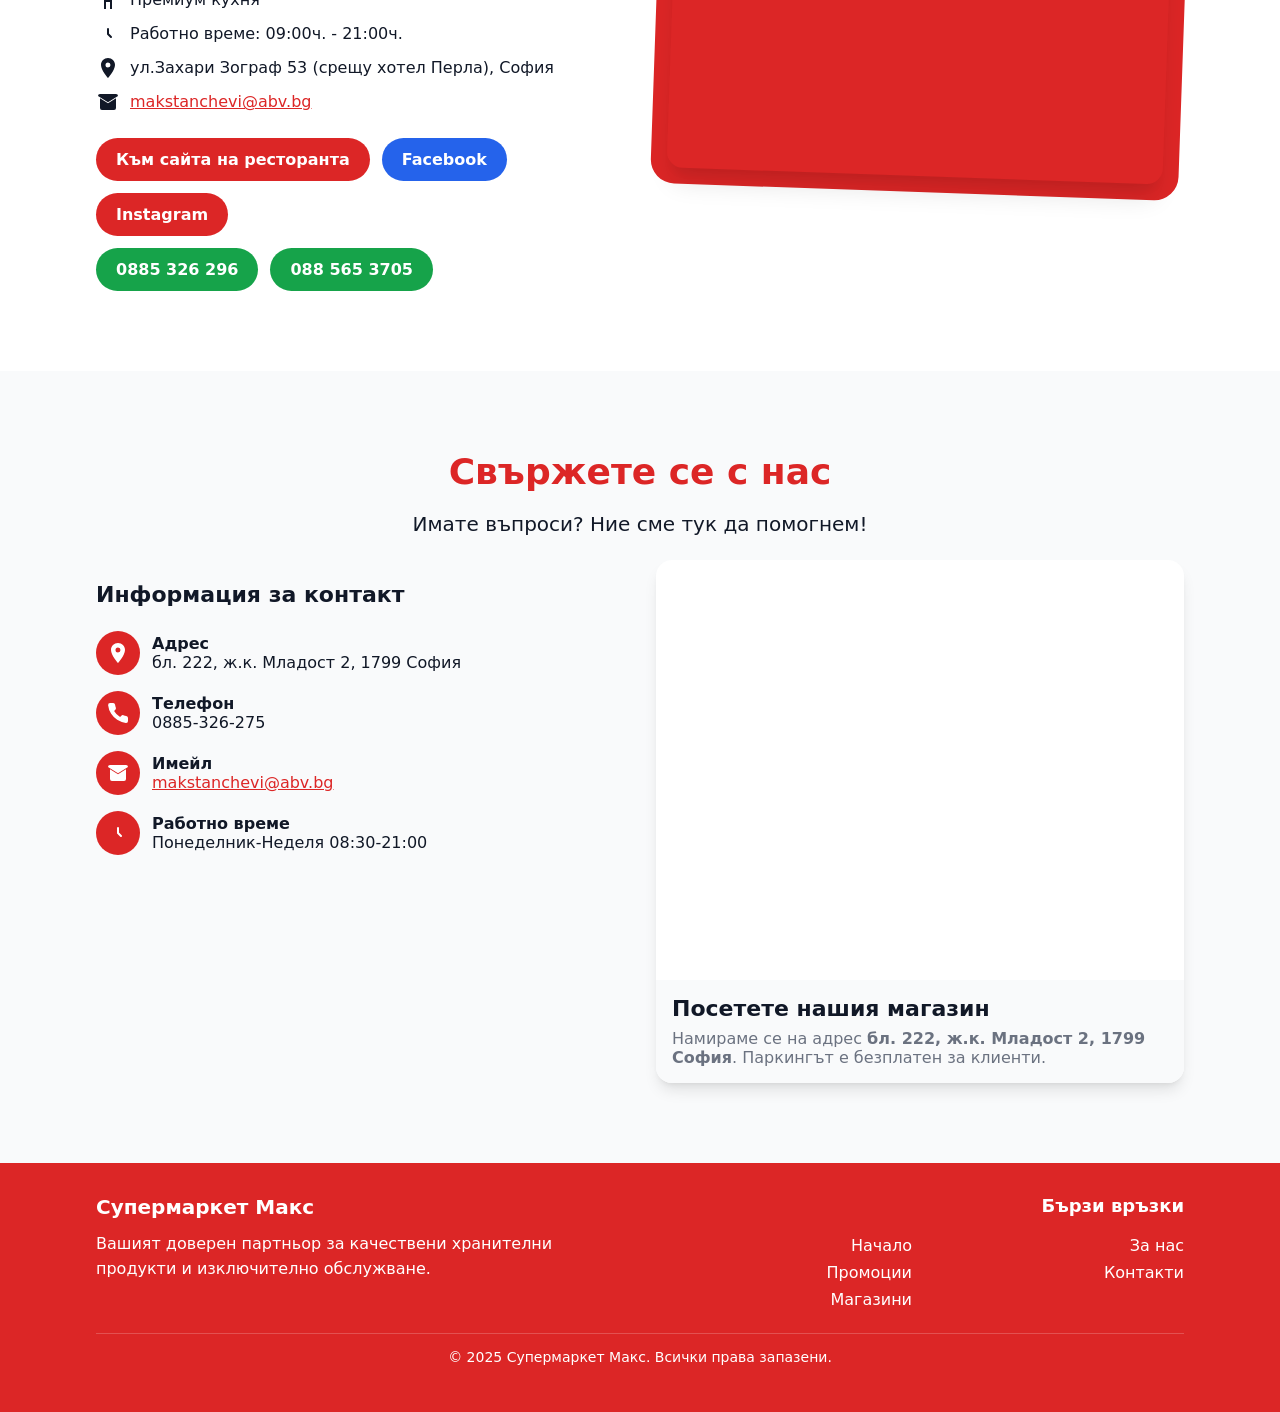
==== commit 2550c0ad: "Add files via upload" ====
--- a/index.html
+++ b/index.html
@@ -3,6 +3,10 @@
 <head>
     <meta charset="UTF-8">
     <meta name="viewport" content="width=device-width, initial-scale=1.0">
+    <meta http-equiv="Content-Security-Policy" content="default-src 'self'; script-src 'self' 'unsafe-inline' https://maps.google.com https://*.googleapis.com https://*.gstatic.com; style-src 'self' 'unsafe-inline' https://maps.google.com https://*.googleapis.com https://*.gstatic.com; img-src 'self' data: https:; font-src 'self' data: https://fonts.gstatic.com; frame-src 'self' https://maps.google.com https://www.google.com; connect-src 'self' https://maps.google.com https://*.googleapis.com; base-uri 'self'; form-action 'self';">
+    <meta http-equiv="X-Content-Type-Options" content="nosniff">
+    <meta http-equiv="X-XSS-Protection" content="1; mode=block">
+    <meta http-equiv="Referrer-Policy" content="strict-origin-when-cross-origin">
     <meta name="description" content="Супермаркет Макс - премиум супермаркет с качествени хранителни продукти, бърза доставка до кв. Драгалевци и кв. Симеоново, София. Специални промоции, свежи продукти и изключително обслужване.">
     <meta name="keywords" content="супермаркет, София, Драгалевци, Симеоново, доставка, храна, промоции, качествени продукти, Младост, Дружба, Сухата река">
     <meta name="author" content="Супермаркет Макс">
@@ -11,12 +15,15 @@
     <meta property="og:description" content="Премиум супермаркет с качествени хранителни продукти и бърза доставка до кв. Драгалевци и кв. Симеоново, София.">
     <meta property="og:type" content="website">
     <meta property="og:url" content="https://supermarketmaks.com">
-    <meta property="og:image" content="img/van.jpg">
+    <meta property="og:image" content="https://supermarketmaks.com/img/van.jpg">
+    <meta property="og:image:width" content="1200">
+    <meta property="og:image:height" content="630">
+    <meta property="og:image:type" content="image/jpeg">
     <meta property="og:locale" content="bg_BG">
     <meta name="twitter:card" content="summary_large_image">
     <meta name="twitter:title" content="Супермаркет Макс - Вашият премиум супермаркет">
     <meta name="twitter:description" content="Премиум супермаркет с качествени хранителни продукти и бърза доставка до кв. Драгалевци и кв. Симеоново, София.">
-    <meta name="twitter:image" content="img/van.jpg">
+    <meta name="twitter:image" content="https://supermarketmaks.com/img/van.jpg">
     <script type="application/ld+json">
     {
         "@context": "https://schema.org",
@@ -35,13 +42,26 @@
         "openingHours": "Mo-Su 00:00-24:00",
         "priceRange": "$$",
         "paymentAccepted": "Cash, Credit Card",
-        "currenciesAccepted": "BGN"
+        "currenciesAccepted": "BGN",
+        "image": "https://supermarketmaks.com/img/van.jpg",
+        "logo": "https://supermarketmaks.com/img/logo.png",
+        "sameAs": [
+            "https://www.facebook.com/MaksRest/",
+            "https://www.instagram.com/maks.lunch.dinner.cafe/"
+        ],
+        "aggregateRating": {
+            "@type": "AggregateRating",
+            "ratingValue": "4.8",
+            "reviewCount": "150"
+        }
     }
     </script>
     <title>Супермаркет Макс - Вашият премиум супермаркет</title>
     <link rel="canonical" href="https://supermarketmaks.com">
-    
+    <link rel="preconnect" href="https://maps.google.com">
+    <link rel="dns-prefetch" href="https://maps.google.com">
 	<link rel="stylesheet" href="styles.css">
+	<link rel="preload" href="img/logo.png" as="image">
 </head>
 <body>
     <!-- Navigation -->
@@ -49,7 +69,9 @@
 		<div class="container">
 			<div class="inner">
 				<div class="brand">
-					<img src="img/logo.png" alt="Супермаркет Макс - Лого" style="height:64px; width:auto; object-fit:contain;">
+					<a href="/" aria-label="Супермаркет Макс - Начална страница">
+						<img src="img/logo.png" alt="Супермаркет Макс - Лого" width="200" height="64" style="height:64px; width:auto; object-fit:contain;">
+					</a>
                     </div>
 				<div class="desktop-links" style="display:none; gap:24px; align-items:center;">
 					<a href="#home" class="link">Начало</a>
@@ -89,11 +111,12 @@
         </div>
     </nav>
 
+    <main id="main-content">
     <!-- Hero Section -->
 	<section id="home" class="hero pt-nav section">
 		<div class="container">
 			<div class="center mb-8">
-				<h1 class="title">Доставка по домовете</h1>
+				<h1 class="title" style="font-size:clamp(20px, 3vw, 24px); font-weight:600; color:var(--supermax-red); margin:12px 0;">Доставка по домовете</h1>
 				<p class="subtitle">Доставяме свежи хранителни продукти до вашия дом в<br> кв. Драгалевци, кв. Симеоново, кв. Бояна, Бистрица и кв. Кръстова вада</p>
             </div>
 			<div class="grid">
@@ -114,8 +137,8 @@
                 </div>
 				<div class="image-wrap fade-item">
 					<div class="image-frame">
-						<img src="img/delivery.jpg" alt="Доставка на храна до кв. Драгалевци и кв. Симеоново" style="width:100%; object-fit:cover; border-radius:16px; box-shadow: var(--shadow-lg);">
-					</div>
+						<img src="img/delivery.jpg" alt="Доставка на храна до кв. Драгалевци и кв. Симеоново" loading="eager">
+                    </div>
 
                 </div>
             </div>
@@ -127,7 +150,7 @@
 		<div class="container promos">
 			<div class="heading mb-12">
 				<h2 class="title">Специални промоции</h2>
-				<h2 class="title" style="color: #111827; font-size: 1.25rem; margin-top: 0;">важи от 04.11.25г до 24.11.25г</h2>
+				<p class="promo-date" style="color: #111827; font-size: 1.25rem; margin-top: 0; font-weight: 600;">важи от 04.11.25г до 24.11.25г</p>
 				<p class="sub">Не пропускайте нашите страхотни оферти и ексклузивни предложения, предназначени да ви спестят пари за качествени продукти.</p>
             </div>
 			<div class="grid4">
@@ -291,7 +314,7 @@
                         </div>
 				<div class="right" style="position:relative;">
 					<div class="frame">
-						<img id="restaurant-image" src="img/restorant01.JPG" alt="Ресторант Макс - Премиум ресторант с изключителна кухня и атмосфера в София" style="width:100%; height:320px; object-fit:cover; border-radius:16px; box-shadow: var(--shadow-lg); transition: opacity 1s ease-in-out;">
+						<img id="restaurant-image" src="img/restorant01.JPG" alt="Ресторант Макс - Премиум ресторант с изключителна кухня и атмосфера в София" loading="lazy" style="width:100%; height:320px; object-fit:cover; border-radius:16px; box-shadow: var(--shadow-lg); transition: opacity 1s ease-in-out;">
                     </div>
 
                 </div>
@@ -314,11 +337,11 @@
 							<span class="iconwrap"><svg class="icon" viewBox="0 0 24 24"><path d="M12 2C8.13 2 5 5.13 5 9c0 5.25 7 13 7 13s7-7.75 7-13c0-3.87-3.13-7-7-7zm0 9.5a2.5 2.5 0 1 1 0-5 2.5 2.5 0 0 1 0 5z" fill="#fff"/></svg></span>
                             <div>
 								<div style="font-weight:600; color:#111827;">Адрес</div>
-								<div style="color:#111827;">кв. Младост 2, ул. Проф. Д.р Васил Златарски (до бл. 222)</div>
+								<div style="color:#111827;">бл. 222, ж.к. Младост 2, 1799 София</div>
                             </div>
                         </div>
 						<div class="row">
-                            
+							<span class="iconwrap"><svg class="icon" viewBox="0 0 24 24"><path d="M22 16.92v3a2 2 0 0 1-2.18 2 19.79 19.79 0 0 1-8.63-3.07 19.5 19.5 0 0 1-6-6 19.79 19.79 0 0 1-3.07-8.67A2 2 0 0 1 4.11 2h3a2 2 0 0 1 2 1.72 12.84 12.84 0 0 0 .7 2.81 2 2 0 0 1-.45 2.11L8.09 9.91a16 16 0 0 0 6 6l1.27-1.27a2 2 0 0 1 2.11-.45 12.84 12.84 0 0 0 2.81.7A2 2 0 0 1 22 16.92z" fill="#fff"/></svg></span>
                             <div>
 								<div style="font-weight:600; color:#111827;">Телефон</div>
 								<div style="color:#111827;">0885-326-275</div>
@@ -341,10 +364,10 @@
                     </div>
                 </div>
 				<div class="mapcard">
-					<iframe title="Карта на Супермаркет Макс - кв. Младост 2" src="https://maps.google.com/maps?q=42.64349292880592,23.373225331306458&z=16&output=embed" width="100%" height="420" style="border:0; height:clamp(300px, 40vw, 420px);" allowfullscreen="" loading="lazy" referrerpolicy="no-referrer-when-downgrade"></iframe>
+					<iframe title="Карта на Супермаркет Макс - бл. 222, ж.к. Младост 2" src="https://www.google.com/maps?q=бл.+222+ж.к.+Младост+2+София&output=embed" width="100%" height="420" style="border:0; height:clamp(300px, 40vw, 420px); display:block;" allowfullscreen="" loading="lazy" referrerpolicy="no-referrer-when-downgrade"></iframe>
 					<div class="body text-left">
 						<h3 style="font-size:clamp(18px, 2.8vw, 22px); margin:0 0 8px;">Посетете нашия магазин</h3>
-						<p style="color:#6b7280; margin:0;">Намираме се на адрес <strong>кв. Младост 2, ул. Проф. Д.р Васил Златарски (до бл. 222)</strong>. Паркингът е безплатен за клиенти.</p>
+						<p style="color:#6b7280; margin:0;">Намираме се на адрес <strong>бл. 222, ж.к. Младост 2, 1799 София</strong>. Паркингът е безплатен за клиенти.</p>
                     </div>
                 </div>
             </div>
@@ -379,7 +402,8 @@
             </div>
         </div>
     </footer>
+    </main>
     
-    <script src="script.js"></script>
+    <script src="script.js" defer></script>
 </body>
 </html>
--- a/styles.css
+++ b/styles.css
@@ -21,6 +21,45 @@
 a[href^="mailto:"]:hover { color: var(--supermax-red-dark); }
 button { font: inherit; border: 0; background: none; color: inherit; cursor: pointer; }
 
+/* Skip navigation link */
+.skip-link {
+    position: absolute;
+    top: -40px;
+    left: 0;
+    background: var(--supermax-red);
+    color: #fff;
+    padding: 12px 16px;
+    text-decoration: none;
+    z-index: 1000;
+    border-radius: 0 0 8px 0;
+    font-weight: 600;
+    transition: top 0.3s ease;
+}
+
+.skip-link:focus {
+    top: 0;
+    outline: 2px solid #fff;
+    outline-offset: 2px;
+}
+
+/* Focus indicators */
+button:focus-visible,
+a:focus-visible,
+input:focus-visible,
+textarea:focus-visible {
+    outline: 2px solid var(--supermax-red);
+    outline-offset: 2px;
+    border-radius: 4px;
+}
+
+button:focus,
+a:focus,
+input:focus,
+textarea:focus {
+    outline: 2px solid var(--supermax-red);
+    outline-offset: 2px;
+}
+
 /* Utilities */
 .container { max-width: 1120px; margin: 0 auto; padding: 0 16px; }
 .hidden { display: none !important; }
@@ -59,9 +98,9 @@
 .hero .cta { display: inline-flex; align-items: center; gap: 8px; background: #16a34a; color: #fff; padding: 14px 24px; border-radius: 999px; font-weight: 700; transition: transform .2s ease, background .2s ease; box-shadow: var(--shadow); }
 .hero .cta:hover { background: #15803d; transform: scale(1.03); }
 .hero .image-wrap { position: relative; }
-.hero .image-frame { background: linear-gradient(135deg, var(--supermax-red), #ef4444); padding: 12px; border-radius: 24px; box-shadow: var(--shadow-lg); transition: transform .5s ease; display: flex; justify-content: center; align-items: center; }
+.hero .image-frame { background: linear-gradient(135deg, var(--supermax-red), #ef4444); padding: 12px; border-radius: 20px; box-shadow: var(--shadow-lg); transition: transform .5s ease; display: flex; justify-content: center; align-items: center; aspect-ratio: 4/3; max-width: 85%; margin: 0 auto; }
 .hero .image-frame:hover { transform: scale(1.03); }
-.hero .image-frame img { height: clamp(200px, 30vw, 280px); }
+.hero .image-frame img { width: 100%; height: 100%; object-fit: cover; border-radius: 12px; }
 .hero .badge-icon { position: absolute; top: -12px; right: -12px; background: #fff; border-radius: 999px; padding: 12px; box-shadow: var(--shadow-lg); }
 .icon { width: 24px; height: 24px; fill: currentColor; display: inline-block; }
 
@@ -127,6 +166,35 @@
 .contact .info .iconwrap { background: var(--supermax-red); color: #fff; padding: 10px; border-radius: 999px; margin-right: 12px; display: inline-flex; }
 .mapcard { background: #fff; border-radius: 16px; overflow: hidden; box-shadow: var(--shadow); }
 .mapcard .body { background: #f9fafb; padding: 16px; }
+.map-wrapper { position: relative; }
+.map-directions-btn {
+    position: absolute;
+    top: 16px;
+    right: 16px;
+    background: var(--supermax-red);
+    color: #fff;
+    padding: 12px 20px;
+    border-radius: 999px;
+    display: inline-flex;
+    align-items: center;
+    justify-content: center;
+    gap: 8px;
+    text-decoration: none;
+    font-weight: 700;
+    font-size: 16px;
+    box-shadow: 0 4px 12px rgba(0, 0, 0, 0.3);
+    transition: transform .2s ease, opacity .2s ease, box-shadow .3s ease;
+    z-index: 10;
+}
+.map-directions-btn:hover {
+    background: var(--supermax-red-dark);
+    transform: scale(1.03);
+    box-shadow: 0 6px 16px rgba(0, 0, 0, 0.4);
+}
+.map-directions-btn svg {
+    width: 20px;
+    height: 20px;
+}
 
 /* Footer */
 footer.site-footer { background: var(--supermax-red); color: #fff; padding: 32px 0; }
@@ -167,7 +235,7 @@
 @media (max-width: 639px) {
     .container { padding: 0 12px; }
     .pt-nav { padding-top: 100px !important; }
-    .hero .image-frame { padding: 8px; }
+    .hero .image-frame { padding: 8px; max-width: 100%; }
     .section { padding: 48px 0; }
     .hero.section { padding-top: 120px; }
     .about .image-note { left: 8px; bottom: 8px; padding: 12px; font-size: 14px; }
@@ -311,6 +379,10 @@
     color: #d1d5db;
 }
 
+.dark-mode .promo-date {
+    color: #d1d5db !important;
+}
+
 .dark-mode .restaurant .feature {
     color: #e5e7eb;
 }
@@ -396,4 +468,19 @@
     color: var(--supermax-red);
 }
 
-
+/* Dark mode skip link */
+.dark-mode .skip-link {
+    background: var(--supermax-red-dark);
+}
+
+.dark-mode .skip-link:focus {
+    outline-color: #fff;
+}
+
+/* Accessibility: Ensure focus is visible in dark mode */
+.dark-mode button:focus-visible,
+.dark-mode a:focus-visible {
+    outline-color: var(--supermax-red-light);
+}
+
+
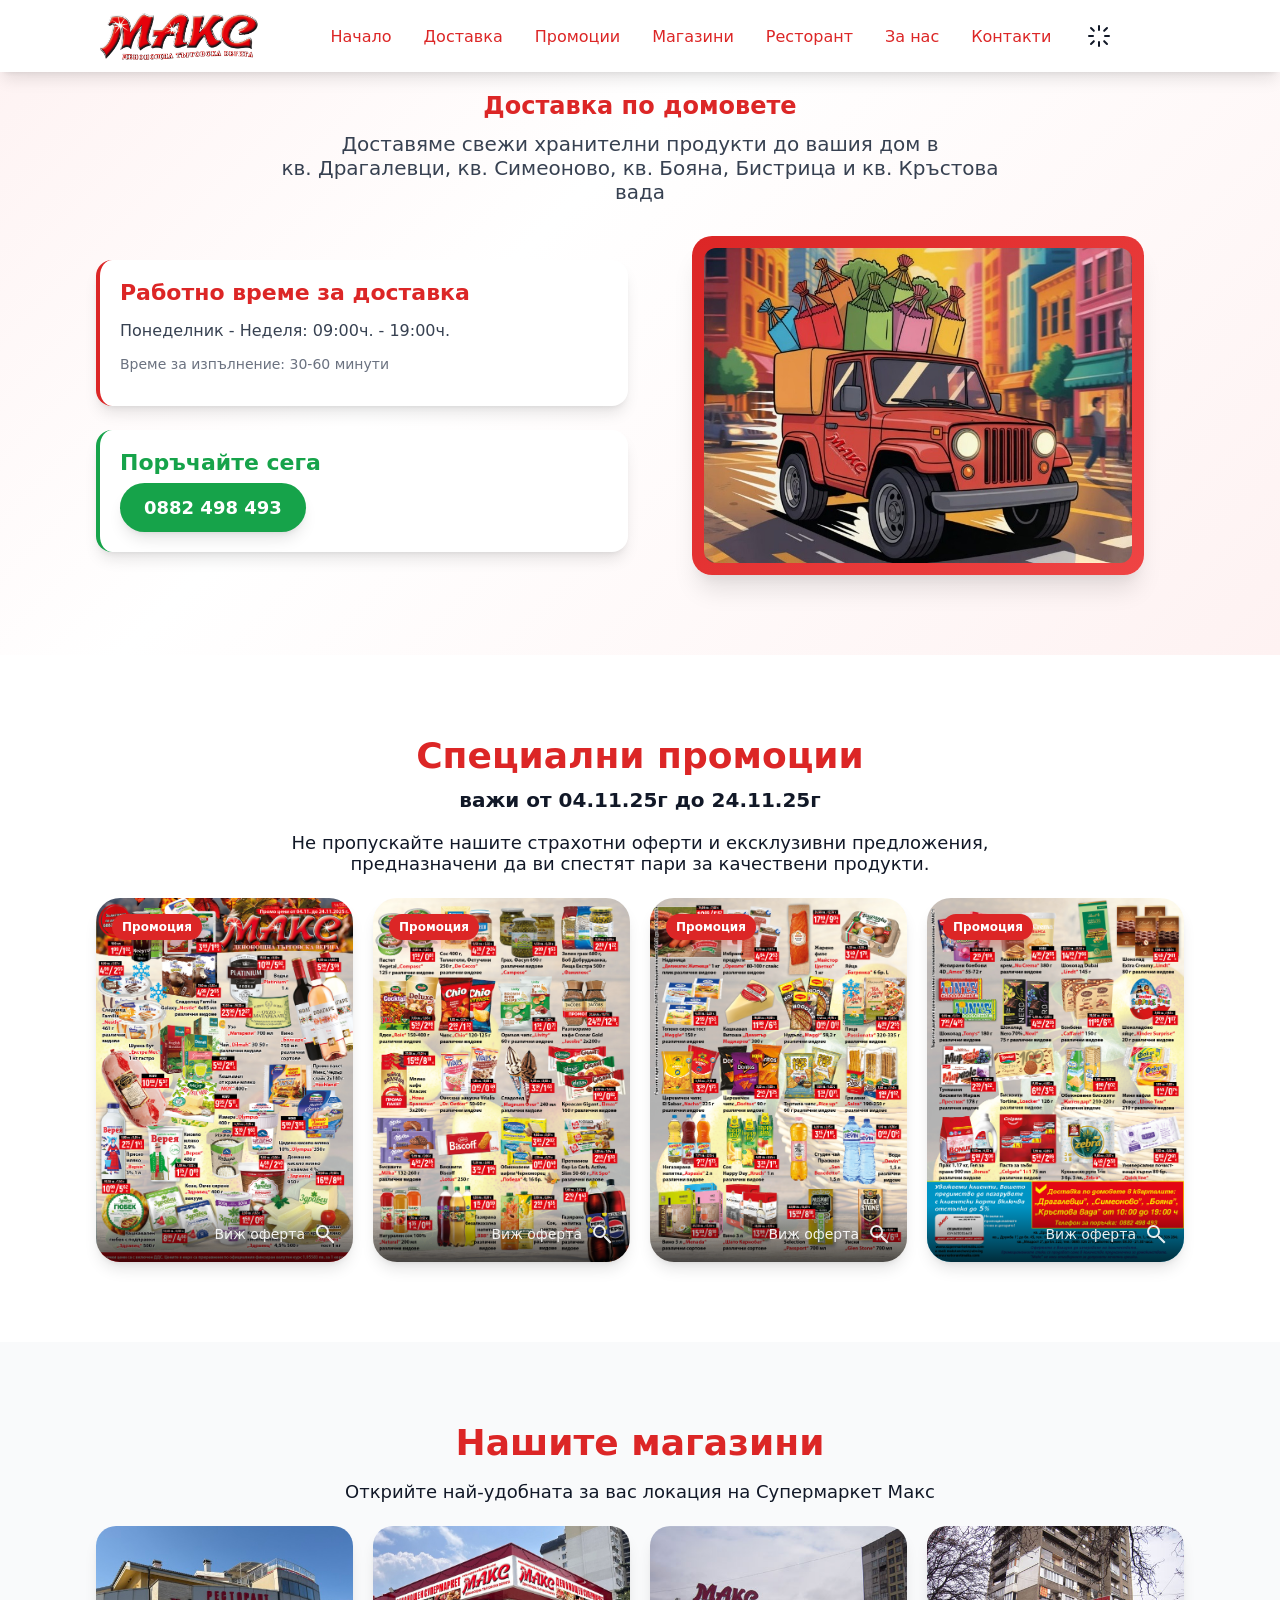
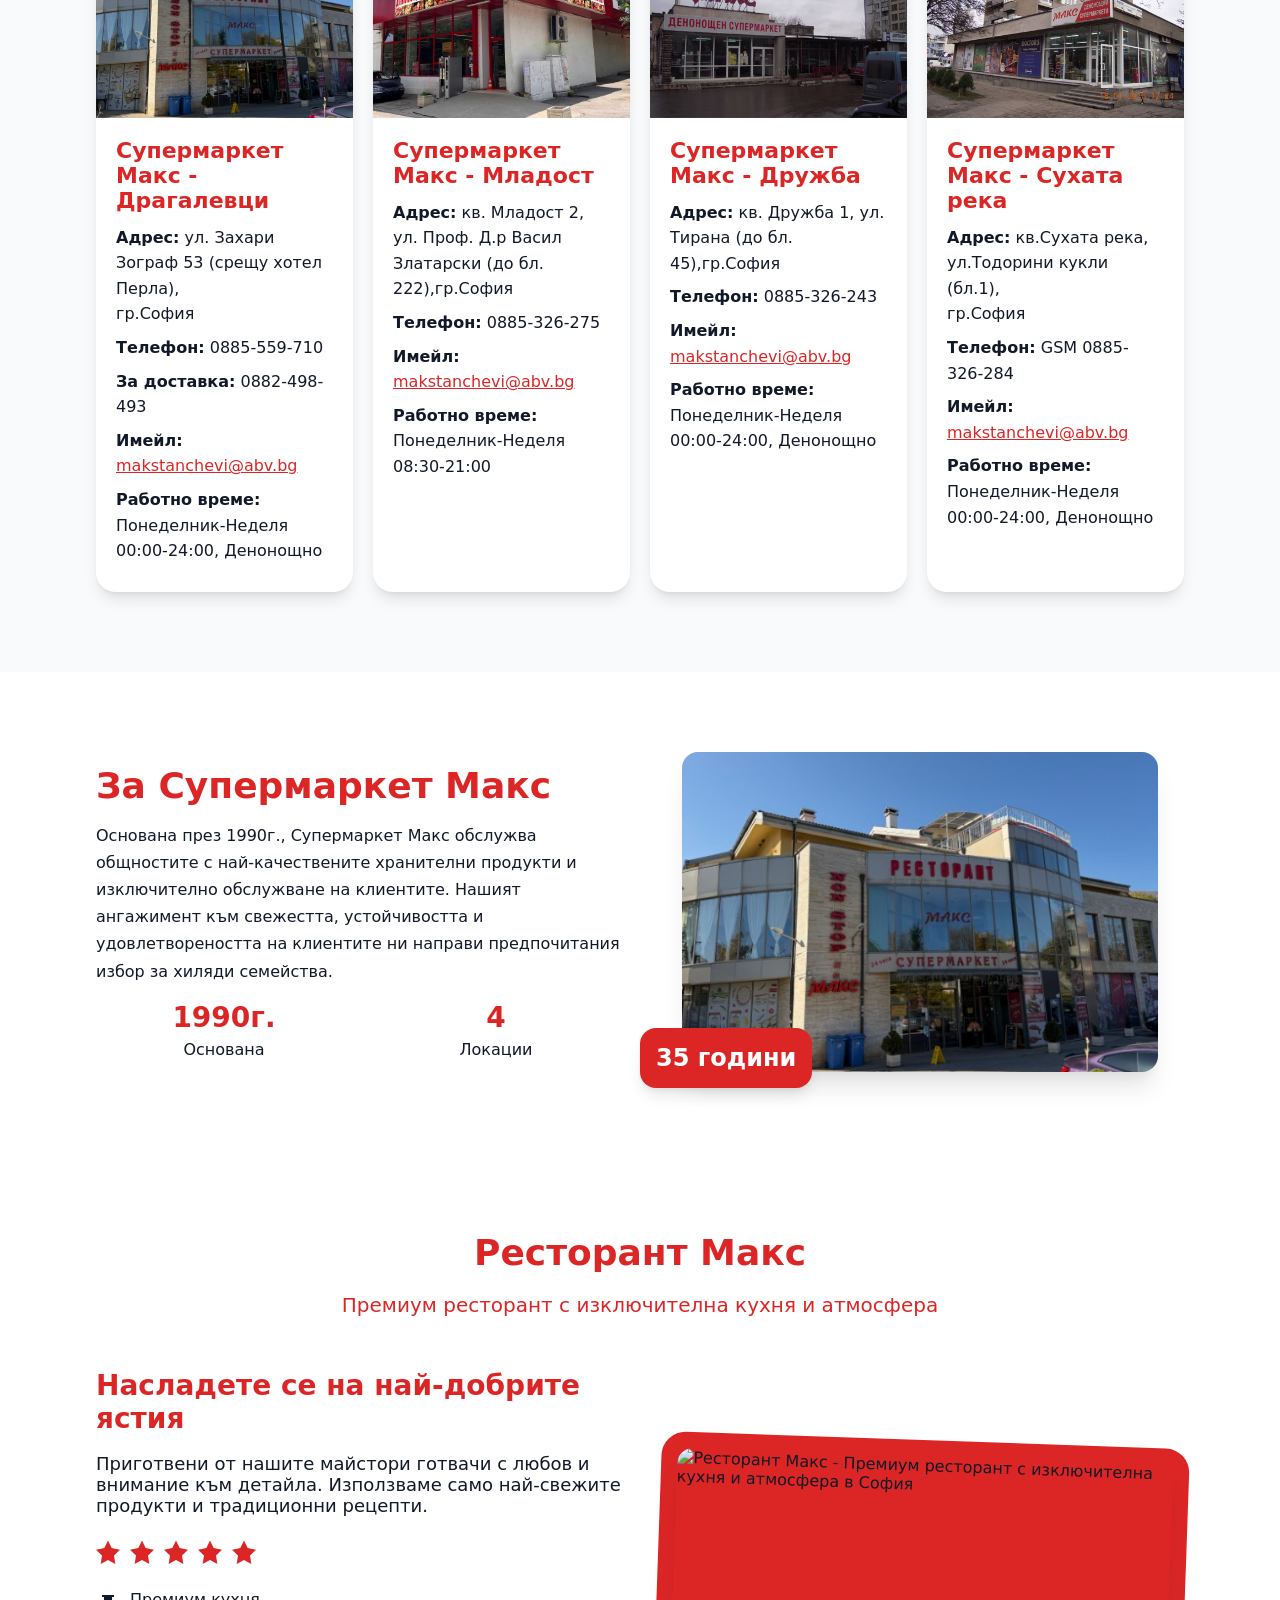
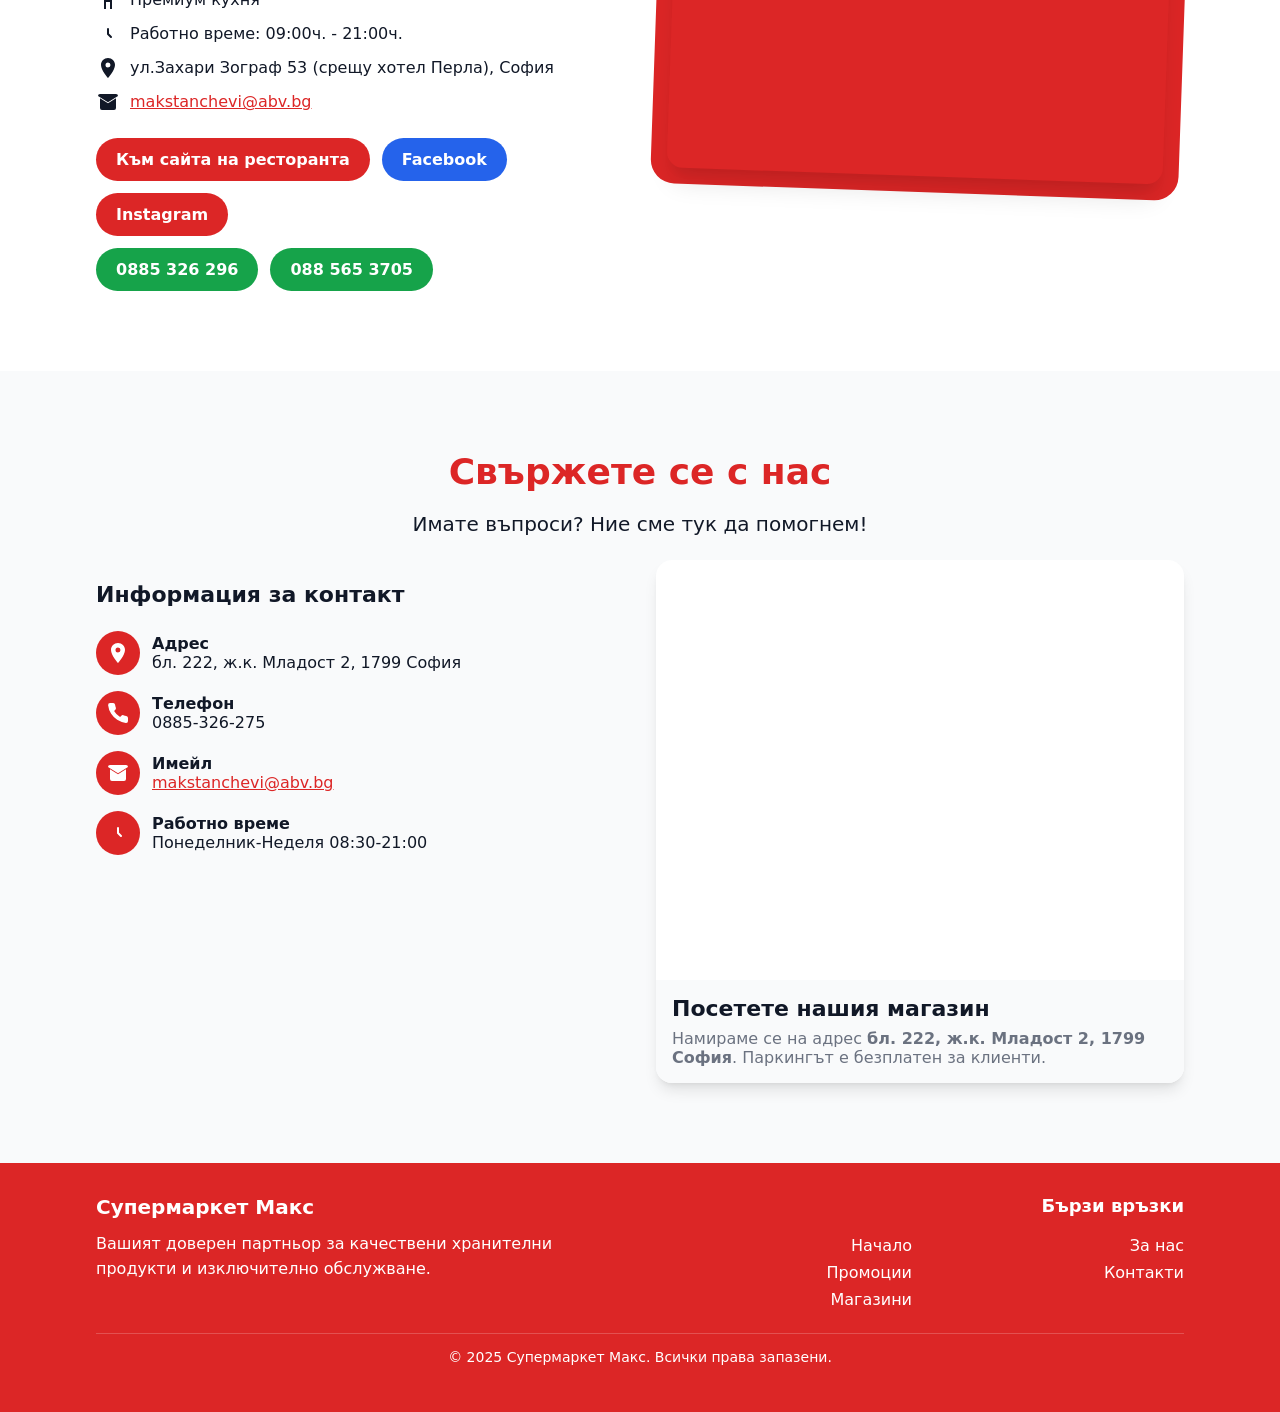
==== commit 8491bc93: "Add files via upload" ====
--- a/index.html
+++ b/index.html
@@ -364,7 +364,7 @@
                     </div>
                 </div>
 				<div class="mapcard">
-					<iframe title="Карта на Супермаркет Макс - бл. 222, ж.к. Младост 2" src="https://www.google.com/maps?q=бл.+222+ж.к.+Младост+2+София&output=embed" width="100%" height="420" style="border:0; height:clamp(300px, 40vw, 420px); display:block;" allowfullscreen="" loading="lazy" referrerpolicy="no-referrer-when-downgrade"></iframe>
+					<iframe title="Карта на Супермаркет Макс - Младост 2" src="https://www.google.com/maps?q=Супермаркет+Макс+-+Младост-2,София&output=embed" width="100%" height="420" style="border:0; height:clamp(300px, 40vw, 420px); display:block;" allowfullscreen="" loading="lazy" referrerpolicy="no-referrer-when-downgrade"></iframe>
 					<div class="body text-left">
 						<h3 style="font-size:clamp(18px, 2.8vw, 22px); margin:0 0 8px;">Посетете нашия магазин</h3>
 						<p style="color:#6b7280; margin:0;">Намираме се на адрес <strong>бл. 222, ж.к. Младост 2, 1799 София</strong>. Паркингът е безплатен за клиенти.</p>
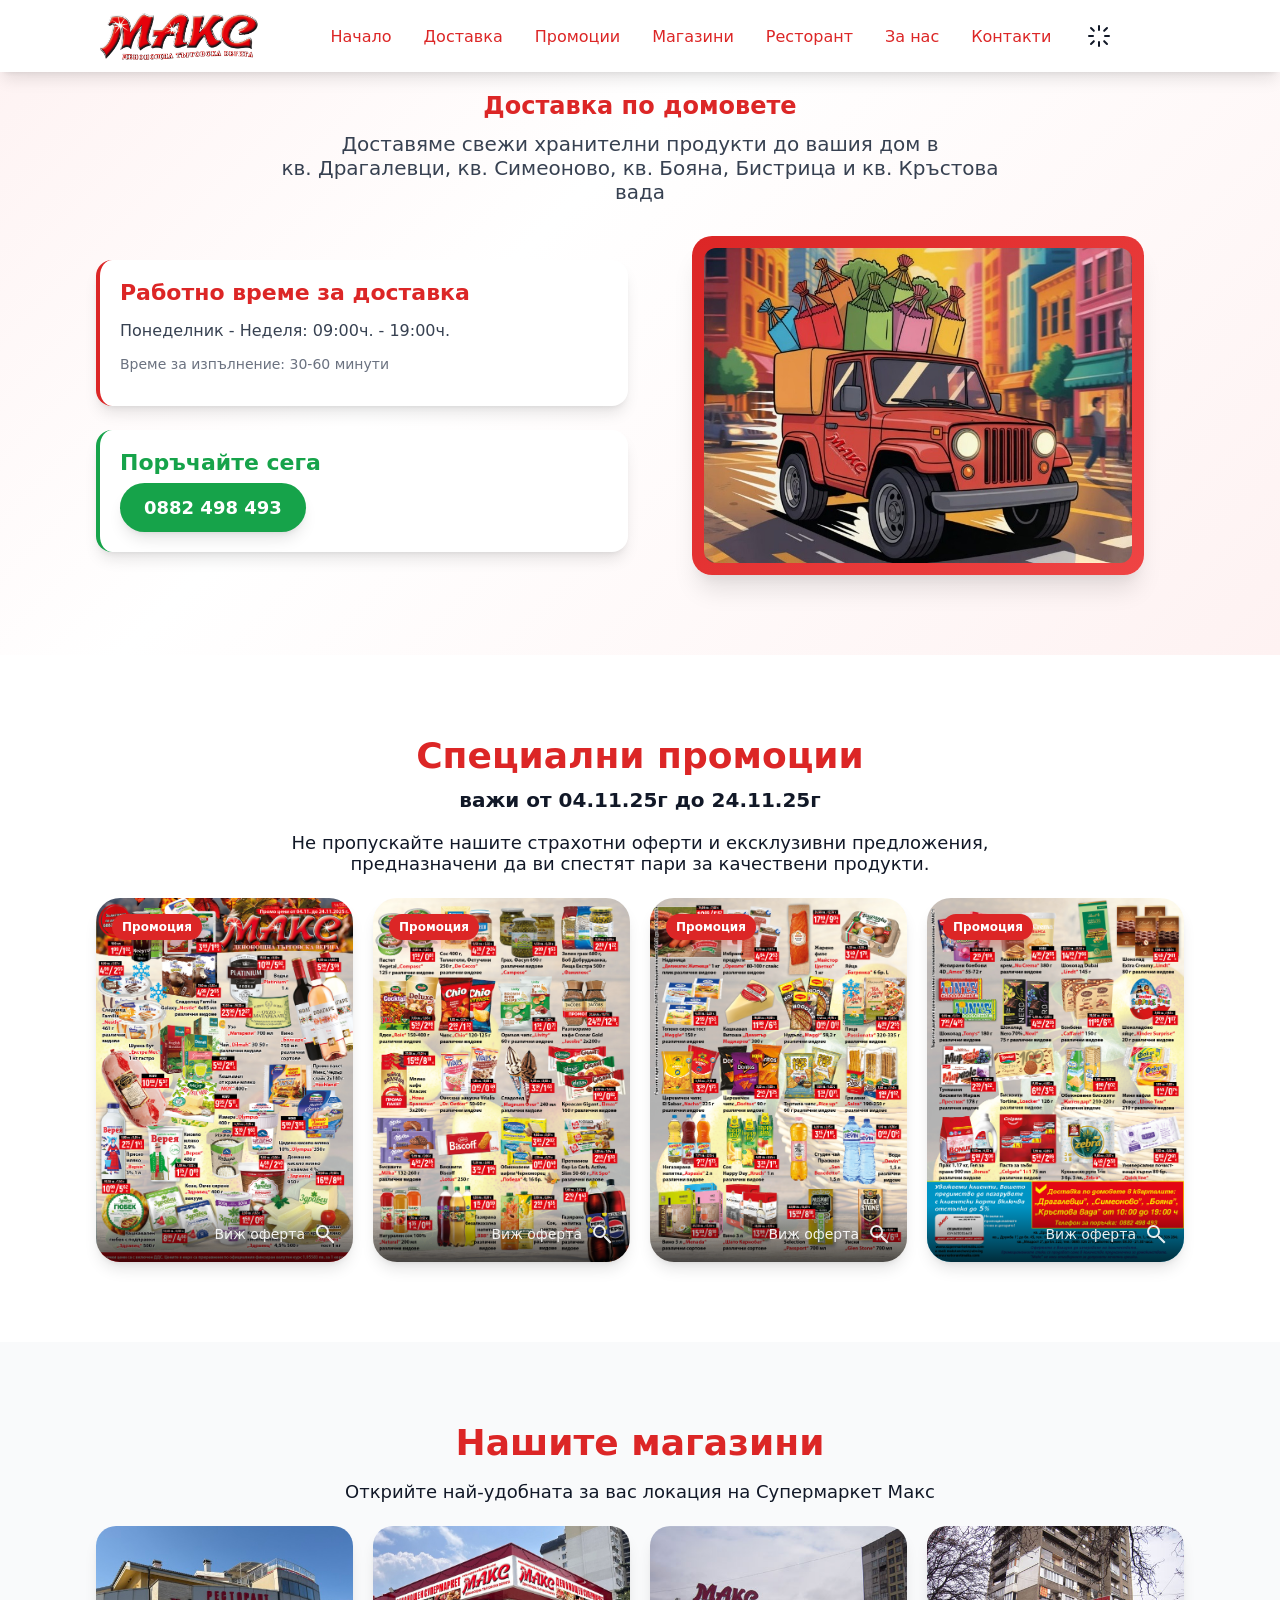
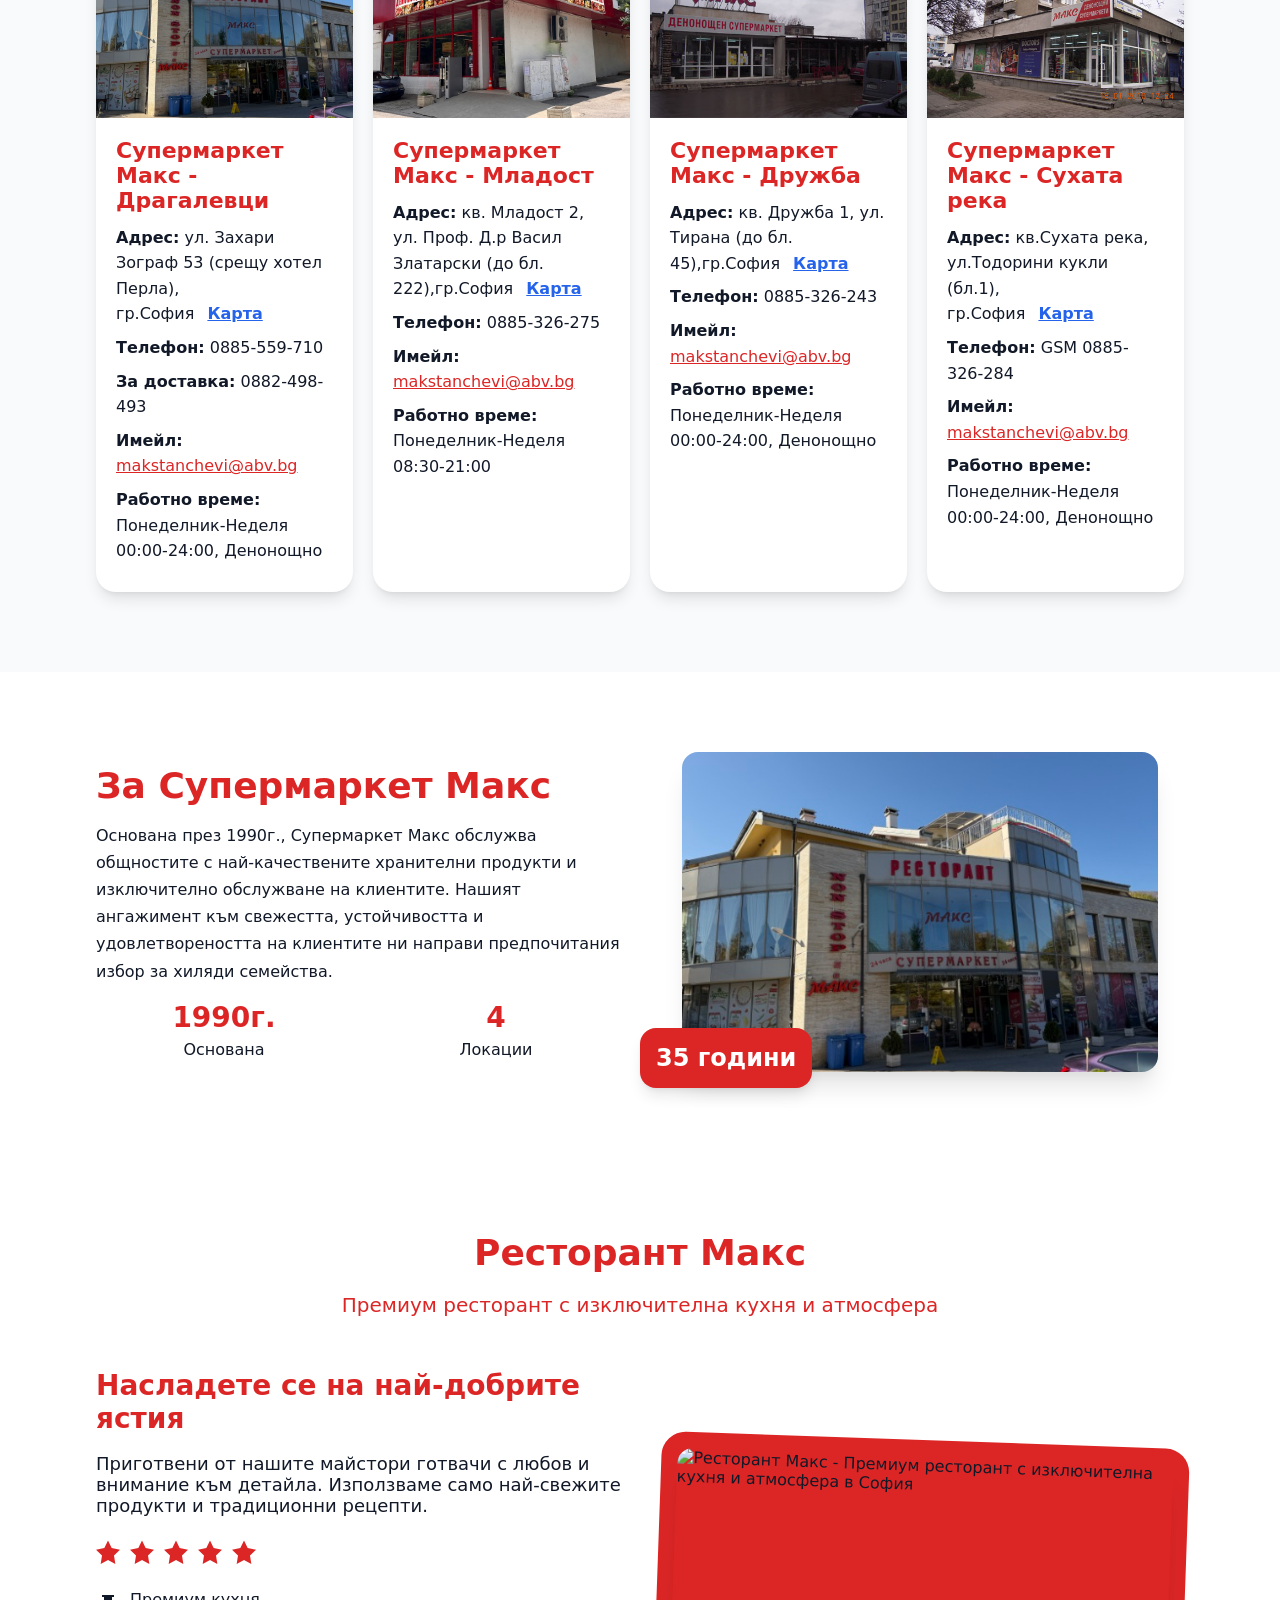
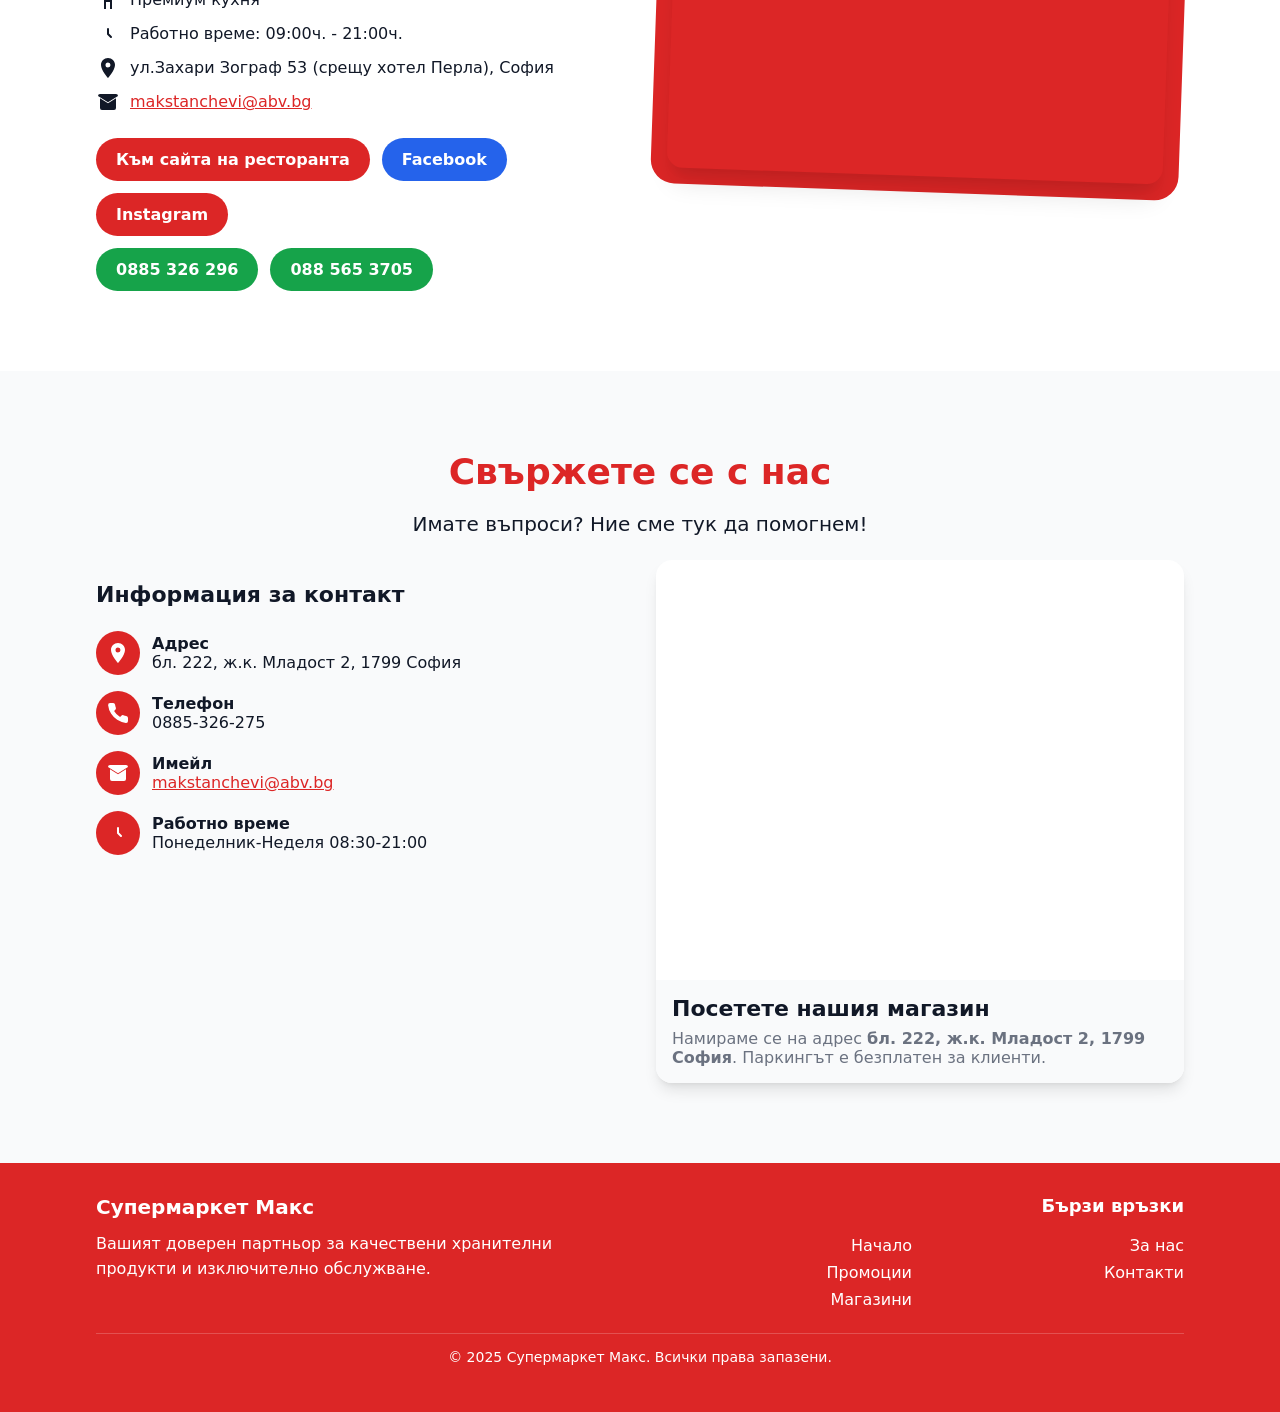
==== commit 1e8bccc0: "Add files via upload" ====
--- a/index.html
+++ b/index.html
@@ -204,7 +204,8 @@
 					<img src="img/dragalevci.jpg" alt="Супермаркет Макс - Драгалевци, ул. Захари Зограф 53, София" loading="lazy">
 					<div class="body">
 						<h3>Супермаркет Макс - Драгалевци</h3>
-						<p><strong>Адрес:</strong> ул. Захари Зограф 53 (срещу хотел Перла),<br>гр.София</p>
+						<p><strong>Адрес:</strong> ул. Захари Зограф 53 (срещу хотел Перла),<br>гр.София 
+						<a href="https://www.google.com/maps/dir/?api=1&destination=Супермаркет+Макс+Драгалевци+София" target="_blank" rel="noopener noreferrer" style="color:#2563eb; font-weight:600; text-decoration:underline; margin-left:8px;">Карта</a></p>
 						<p><strong>Телефон:</strong> 0885-559-710</p>
 						<p><strong>За доставка:</strong> 0882-498-493</p>
 						<p><strong>Имейл:</strong> <a href="mailto:makstanchevi@abv.bg">makstanchevi@abv.bg</a></p>
@@ -215,7 +216,8 @@
 					<img src="img/mladost.jpg" alt="Супермаркет Макс - Младост, кв. Младост 2, ул. Проф. Д.р Васил Златарски, София" loading="lazy">
 					<div class="body">
 						<h3>Супермаркет Макс - Младост</h3>
-						<p><strong>Адрес:</strong> кв. Младост 2, ул. Проф. Д.р Васил Златарски (до бл. 222),гр.София</p>
+						<p><strong>Адрес:</strong> кв. Младост 2, ул. Проф. Д.р Васил Златарски (до бл. 222),гр.София 
+						<a href="https://www.google.com/maps/dir/?api=1&destination=Супермаркет+Макс+Младост+2+София" target="_blank" rel="noopener noreferrer" style="color:#2563eb; font-weight:600; text-decoration:underline; margin-left:8px;">Карта</a></p>
 						<p><strong>Телефон:</strong> 0885-326-275</p>
 						<p><strong>Имейл:</strong> <a href="mailto:makstanchevi@abv.bg">makstanchevi@abv.bg</a></p>
 						<p><strong>Работно време:</strong> Понеделник-Неделя<br> 08:30-21:00</p>
@@ -225,7 +227,8 @@
 					<img src="img/drujba.jpg" alt="Супермаркет Макс - Дружба, кв. Дружба 1, ул. Тирана, София" loading="lazy">
 					<div class="body">
 						<h3>Супермаркет Макс - Дружба</h3>
-						<p><strong>Адрес:</strong> кв. Дружба 1, ул. Тирана (до бл. 45),гр.София</p>
+						<p><strong>Адрес:</strong> кв. Дружба 1, ул. Тирана (до бл. 45),гр.София 
+						<a href="https://www.google.com/maps/dir/?api=1&destination=Супермаркет+Макс+Дружба+София" target="_blank" rel="noopener noreferrer" style="color:#2563eb; font-weight:600; text-decoration:underline; margin-left:8px;">Карта</a></p>
 						<p><strong>Телефон:</strong> 0885-326-243</p>
 						<p><strong>Имейл:</strong> <a href="mailto:makstanchevi@abv.bg">makstanchevi@abv.bg</a></p>
 						<p><strong>Работно време:</strong> Понеделник-Неделя<br> 00:00-24:00, Денонощно</p>
@@ -235,7 +238,8 @@
 					<img src="img/suha.jpg" alt="Супермаркет Макс - Сухата река, кв. Сухата река, ул. Тодорини кукли, София" loading="lazy">
 					<div class="body">
 						<h3>Супермаркет Макс - Сухата река</h3>
-						<p><strong>Адрес:</strong> кв.Сухата река,<br>ул.Тодорини кукли (бл.1),<br>гр.София</p>
+						<p><strong>Адрес:</strong> кв.Сухата река,<br>ул.Тодорини кукли (бл.1),<br>гр.София 
+						<a href="https://www.google.com/maps/dir/?api=1&destination=Макс+Сухата+река+София" target="_blank" rel="noopener noreferrer" style="color:#2563eb; font-weight:600; text-decoration:underline; margin-left:8px;">Карта</a></p>
 						<p><strong>Телефон:</strong> GSM 0885-326-284</p>
 						<p><strong>Имейл:</strong> <a href="mailto:makstanchevi@abv.bg">makstanchevi@abv.bg</a></p>
 						<p><strong>Работно време:</strong> Понеделник-Неделя<br> 00:00-24:00, Денонощно</p>
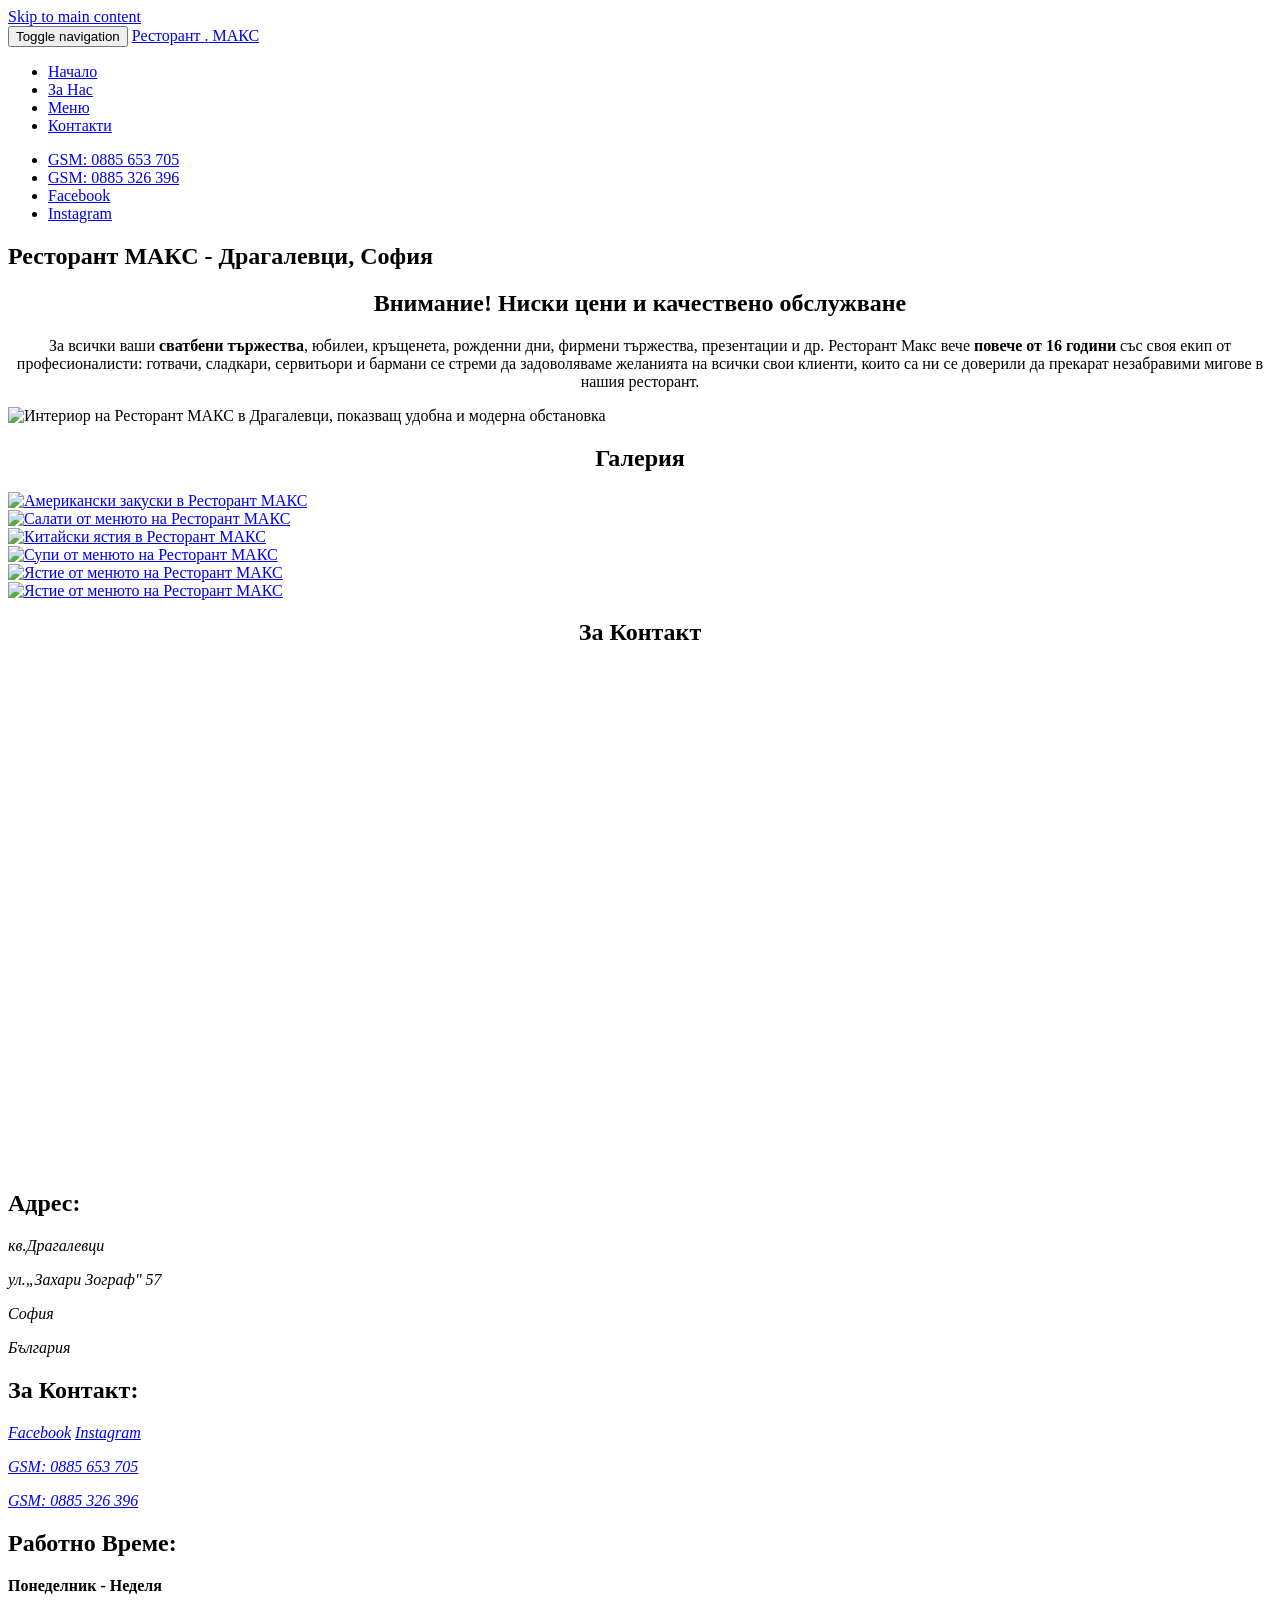
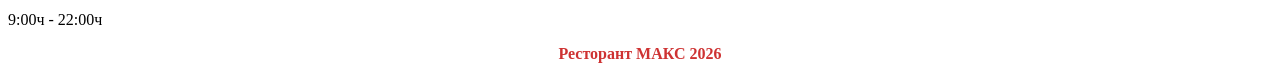
==== commit 58331015: "Add files via upload" ====
--- a/index.html
+++ b/index.html
@@ -1,413 +1,515 @@
-<!DOCTYPE html>
-<html lang="bg">
-<head>
-    <meta charset="UTF-8">
-    <meta name="viewport" content="width=device-width, initial-scale=1.0">
-    <meta http-equiv="Content-Security-Policy" content="default-src 'self'; script-src 'self' 'unsafe-inline' https://maps.google.com https://*.googleapis.com https://*.gstatic.com; style-src 'self' 'unsafe-inline' https://maps.google.com https://*.googleapis.com https://*.gstatic.com; img-src 'self' data: https:; font-src 'self' data: https://fonts.gstatic.com; frame-src 'self' https://maps.google.com https://www.google.com; connect-src 'self' https://maps.google.com https://*.googleapis.com; base-uri 'self'; form-action 'self';">
-    <meta http-equiv="X-Content-Type-Options" content="nosniff">
-    <meta http-equiv="X-XSS-Protection" content="1; mode=block">
-    <meta http-equiv="Referrer-Policy" content="strict-origin-when-cross-origin">
-    <meta name="description" content="Супермаркет Макс - премиум супермаркет с качествени хранителни продукти, бърза доставка до кв. Драгалевци и кв. Симеоново, София. Специални промоции, свежи продукти и изключително обслужване.">
-    <meta name="keywords" content="супермаркет, София, Драгалевци, Симеоново, доставка, храна, промоции, качествени продукти, Младост, Дружба, Сухата река">
-    <meta name="author" content="Супермаркет Макс">
-    <meta name="robots" content="index, follow">
-    <meta property="og:title" content="Супермаркет Макс - Вашият премиум супермаркет">
-    <meta property="og:description" content="Премиум супермаркет с качествени хранителни продукти и бърза доставка до кв. Драгалевци и кв. Симеоново, София.">
-    <meta property="og:type" content="website">
-    <meta property="og:url" content="https://supermarketmaks.com">
-    <meta property="og:image" content="https://supermarketmaks.com/img/van.jpg">
-    <meta property="og:image:width" content="1200">
-    <meta property="og:image:height" content="630">
-    <meta property="og:image:type" content="image/jpeg">
-    <meta property="og:locale" content="bg_BG">
-    <meta name="twitter:card" content="summary_large_image">
-    <meta name="twitter:title" content="Супермаркет Макс - Вашият премиум супермаркет">
-    <meta name="twitter:description" content="Премиум супермаркет с качествени хранителни продукти и бърза доставка до кв. Драгалевци и кв. Симеоново, София.">
-    <meta name="twitter:image" content="https://supermarketmaks.com/img/van.jpg">
-    <script type="application/ld+json">
-    {
-        "@context": "https://schema.org",
-        "@type": "GroceryStore",
-        "name": "Супермаркет Макс",
-        "description": "Премиум супермаркет с качествени хранителни продукти и бърза доставка",
-        "url": "https://supermarketmaks.com",
-        "telephone": "0885-559-710",
-        "email": "makstanchevi@abv.bg",
-        "address": {
-            "@type": "PostalAddress",
-            "streetAddress": "ул. Захари Зограф 53",
-            "addressLocality": "София",
-            "addressCountry": "BG"
-        },
-        "openingHours": "Mo-Su 00:00-24:00",
-        "priceRange": "$$",
-        "paymentAccepted": "Cash, Credit Card",
-        "currenciesAccepted": "BGN",
-        "image": "https://supermarketmaks.com/img/van.jpg",
-        "logo": "https://supermarketmaks.com/img/logo.png",
-        "sameAs": [
-            "https://www.facebook.com/MaksRest/",
-            "https://www.instagram.com/maks.lunch.dinner.cafe/"
-        ],
-        "aggregateRating": {
-            "@type": "AggregateRating",
-            "ratingValue": "4.8",
-            "reviewCount": "150"
-        }
-    }
-    </script>
-    <title>Супермаркет Макс - Вашият премиум супермаркет</title>
-    <link rel="canonical" href="https://supermarketmaks.com">
-    <link rel="preconnect" href="https://maps.google.com">
-    <link rel="dns-prefetch" href="https://maps.google.com">
-	<link rel="stylesheet" href="styles.css">
-	<link rel="preload" href="img/logo.png" as="image">
-</head>
-<body>
-    <!-- Navigation -->
-	<nav class="site-nav">
-		<div class="container">
-			<div class="inner">
-				<div class="brand">
-					<a href="/" aria-label="Супермаркет Макс - Начална страница">
-						<img src="img/logo.png" alt="Супермаркет Макс - Лого" width="200" height="64" style="height:64px; width:auto; object-fit:contain;">
-					</a>
-                    </div>
-				<div class="desktop-links" style="display:none; gap:24px; align-items:center;">
-					<a href="#home" class="link">Начало</a>
-					<a href="#home" class="link">Доставка</a>
-					<a href="#features" class="link">Промоции</a>
-					<a href="#products" class="link">Магазини</a>
-					<a href="#restaurant" class="link">Ресторант</a>
-					<a href="#about" class="link">За нас</a>
-					<a href="#contact" class="link">Контакти</a>
-					<button id="dark-mode-toggle-desktop" class="mobile-toggle" aria-label="Toggle Dark Mode">
-						<svg class="icon sun-icon-desktop" viewBox="0 0 24 24" aria-hidden="true"><path d="M12 2v4M12 18v4M4 4l2.828 2.828M17.172 17.172L20 20M2 12h4M18 12h4M4 20l2.828-2.828M17.172 6.828L20 4" stroke="currentColor" stroke-width="2" fill="none" stroke-linecap="round"/></svg>
-						<svg class="icon moon-icon-desktop hidden" viewBox="0 0 24 24" aria-hidden="true"><path d="M21 12.79A9 9 0 1 1 11.21 3 7 7 0 0 0 21 12.79z" fill="currentColor"/></svg>
-                    </button>
-                </div>
-				<div style="display:flex; align-items:center; gap:12px;">
-					<button id="dark-mode-toggle" class="mobile-toggle" aria-label="Toggle Dark Mode">
-						<svg class="icon sun-icon" viewBox="0 0 24 24" aria-hidden="true"><path d="M12 2v4M12 18v4M4 4l2.828 2.828M17.172 17.172L20 20M2 12h4M18 12h4M4 20l2.828-2.828M17.172 6.828L20 4" stroke="currentColor" stroke-width="2" fill="none" stroke-linecap="round"/></svg>
-						<svg class="icon moon-icon hidden" viewBox="0 0 24 24" aria-hidden="true"><path d="M21 12.79A9 9 0 1 1 11.21 3 7 7 0 0 0 21 12.79z" fill="currentColor"/></svg>
-                    </button>
-					<button id="mobile-menu-button" class="mobile-toggle" aria-label="Menu">
-						<svg class="icon" viewBox="0 0 24 24" aria-hidden="true"><path d="M3 6h18M3 12h18M3 18h18" stroke="currentColor" stroke-width="2" fill="none" stroke-linecap="round"/></svg>
-                    </button>
-                </div>
-            </div>
-        </div>
-        <!-- Mobile menu -->
-		<div id="mobile-menu" class="mobile-menu hidden">
-			<div class="container" style="padding:12px 16px;">
-				<a href="#home">Начало</a>
-				<a href="#home">Доставка</a>
-				<a href="#features">Промоции</a>
-				<a href="#products">Магазини</a>
-				<a href="#restaurant">Ресторант</a>
-				<a href="#about">За нас</a>
-				<a href="#contact">Контакти</a>
-            </div>
-        </div>
-    </nav>
-
-    <main id="main-content">
-    <!-- Hero Section -->
-	<section id="home" class="hero pt-nav section">
-		<div class="container">
-			<div class="center mb-8">
-				<h1 class="title" style="font-size:clamp(20px, 3vw, 24px); font-weight:600; color:var(--supermax-red); margin:12px 0;">Доставка по домовете</h1>
-				<p class="subtitle">Доставяме свежи хранителни продукти до вашия дом в<br> кв. Драгалевци, кв. Симеоново, кв. Бояна, Бистрица и кв. Кръстова вада</p>
-            </div>
-			<div class="grid">
-				<div style="display:flex; flex-direction:column; gap:24px;">
-					<div class="card fade-item">
-						<h2 style="display:flex; align-items:center; gap:8px; color: var(--supermax-red); font-size:clamp(18px, 2.5vw, 22px); margin:0 0 8px;">
-                            Работно време за доставка
-                        </h2>
-						<p style="color:#374151; font-size:clamp(14px, 2vw, 16px);">Понеделник - Неделя: 09:00ч. - 19:00ч.</p>
-						<p style="color:#6b7280; font-size:clamp(12px, 1.8vw, 14px); margin-top:8px;">Време за изпълнение: 30-60 минути</p>
-                    </div>
-					<div class="card green fade-item" style="border-left-color:#16a34a;">
-						<h2 style="display:flex; align-items:center; gap:8px; color:#16a34a; font-size:clamp(18px, 2.5vw, 22px); margin:0 0 8px;">
-                            Поръчайте сега
-                        </h2>
-						<a href="tel:0882498493" class="cta" style="font-size:clamp(16px, 2.2vw, 18px);">0882 498 493</a>
-                    </div>
-                </div>
-				<div class="image-wrap fade-item">
-					<div class="image-frame">
-						<img src="img/delivery.jpg" alt="Доставка на храна до кв. Драгалевци и кв. Симеоново" loading="eager">
-                    </div>
-
-                </div>
-            </div>
-        </div>
-    </section>
-
-    <!-- Promotion Section -->
-	<section id="features" class="section">
-		<div class="container promos">
-			<div class="heading mb-12">
-				<h2 class="title">Специални промоции</h2>
-				<p class="promo-date" style="color: #111827; font-size: 1.25rem; margin-top: 0; font-weight: 600;">важи от 04.11.25г до 24.11.25г</p>
-				<p class="sub">Не пропускайте нашите страхотни оферти и ексклузивни предложения, предназначени да ви спестят пари за качествени продукти.</p>
-            </div>
-			<div class="grid4">
-				<div class="promo-card enlarge-image fade-item" data-image="img/prom01.jpg" aria-label="Отвори Промоция 1">
-					<span class="badge" style="position:absolute; top:16px; left:16px;">Промоция</span>
-					<img src="img/prom01.jpg" alt="Специални промоции и намаления в Супермаркет Макс - Промоция 1" loading="lazy">
-					<div class="promo-overlay">
-						<span class="promo-cta">Виж оферта
-							<svg class="icon" viewBox="0 0 24 24" aria-hidden="true"><path d="M15.5 14h-.79l-.28-.27A6.471 6.471 0 0 0 16 9.5 6.5 6.5 0 1 0 9.5 16c1.61 0 3.09-.59 4.23-1.57l.27.28v.79L20 21.5 21.5 20 15.5 14zM9.5 14A4.5 4.5 0 1 1 14 9.5 4.505 4.505 0 0 1 9.5 14z" fill="#fff"/></svg>
-                                </span>
-                            </div>
-                        </div>
-				<div class="promo-card enlarge-image fade-item" data-image="img/prom02.jpg" aria-label="Отвори Промоция 2">
-					<span class="badge" style="position:absolute; top:16px; left:16px;">Промоция</span>
-					<img src="img/prom02.jpg" alt="Специални промоции и намаления в Супермаркет Макс - Промоция 2" loading="lazy">
-					<div class="promo-overlay">
-						<span class="promo-cta">Виж оферта
-							<svg class="icon" viewBox="0 0 24 24" aria-hidden="true"><path d="M15.5 14h-.79l-.28-.27A6.471 6.471 0 0 0 16 9.5 6.5 6.5 0 1 0 9.5 16c1.61 0 3.09-.59 4.23-1.57l.27.28v.79L20 21.5 21.5 20 15.5 14zM9.5 14A4.5 4.5 0 1 1 14 9.5 4.505 4.505 0 0 1 9.5 14z" fill="#fff"/></svg>
-                                </span>
-                            </div>
-                        </div>
-				<div class="promo-card enlarge-image fade-item" data-image="img/prom03.jpg" aria-label="Отвори Промоция 3">
-					<span class="badge" style="position:absolute; top:16px; left:16px;">Промоция</span>
-					<img src="img/prom03.jpg" alt="Специални промоции и намаления в Супермаркет Макс - Промоция 3" loading="lazy">
-					<div class="promo-overlay">
-						<span class="promo-cta">Виж оферта
-							<svg class="icon" viewBox="0 0 24 24" aria-hidden="true"><path d="M15.5 14h-.79l-.28-.27A6.471 6.471 0 0 0 16 9.5 6.5 6.5 0 1 0 9.5 16c1.61 0 3.09-.59 4.23-1.57l.27.28v.79L20 21.5 21.5 20 15.5 14zM9.5 14A4.5 4.5 0 1 1 14 9.5 4.505 4.505 0 0 1 9.5 14z" fill="#fff"/></svg>
-                                </span>
-                            </div>
-                        </div>
-				<div class="promo-card enlarge-image fade-item" data-image="img/prom04.jpg" aria-label="Отвори Промоция 4">
-					<span class="badge" style="position:absolute; top:16px; left:16px;">Промоция</span>
-					<img src="img/prom04.jpg" alt="Специални промоции и намаления в Супермаркет Макс - Промоция 4" loading="lazy">
-					<div class="promo-overlay">
-						<span class="promo-cta">Виж оферта
-							<svg class="icon" viewBox="0 0 24 24" aria-hidden="true"><path d="M15.5 14h-.79l-.28-.27A6.471 6.471 0 0 0 16 9.5 6.5 6.5 0 1 0 9.5 16c1.61 0 3.09-.59 4.23-1.57l.27.28v.79L20 21.5 21.5 20 15.5 14zM9.5 14A4.5 4.5 0 1 1 14 9.5 4.505 4.505 0 0 1 9.5 14z" fill="#fff"/></svg>
-                                </span>
-                    </div>
-                </div>
-            </div>
-        </div>
-    </section>
-
-    <!-- Магазини Section -->
-	<section id="products" class="section alt">
-		<div class="container stores">
-			<h2 class="title">Нашите магазини</h2>
-			<p class="sub">Открийте най-удобната за вас локация на Супермаркет Макс</p>
-			<div class="grid4 stores-grid">
-				<div class="store-card fade-item">
-					<img src="img/dragalevci.jpg" alt="Супермаркет Макс - Драгалевци, ул. Захари Зограф 53, София" loading="lazy">
-					<div class="body">
-						<h3>Супермаркет Макс - Драгалевци</h3>
-						<p><strong>Адрес:</strong> ул. Захари Зограф 53 (срещу хотел Перла),<br>гр.София 
-						<a href="https://www.google.com/maps/dir/?api=1&destination=Супермаркет+Макс+Драгалевци+София" target="_blank" rel="noopener noreferrer" style="color:#2563eb; font-weight:600; text-decoration:underline; margin-left:8px;">Карта</a></p>
-						<p><strong>Телефон:</strong> 0885-559-710</p>
-						<p><strong>За доставка:</strong> 0882-498-493</p>
-						<p><strong>Имейл:</strong> <a href="mailto:makstanchevi@abv.bg">makstanchevi@abv.bg</a></p>
-						<p><strong>Работно време:</strong> Понеделник-Неделя<br> 00:00-24:00, Денонощно</p>
-                    </div>
-                </div>
-				<div class="store-card fade-item">
-					<img src="img/mladost.jpg" alt="Супермаркет Макс - Младост, кв. Младост 2, ул. Проф. Д.р Васил Златарски, София" loading="lazy">
-					<div class="body">
-						<h3>Супермаркет Макс - Младост</h3>
-						<p><strong>Адрес:</strong> кв. Младост 2, ул. Проф. Д.р Васил Златарски (до бл. 222),гр.София 
-						<a href="https://www.google.com/maps/dir/?api=1&destination=Супермаркет+Макс+Младост+2+София" target="_blank" rel="noopener noreferrer" style="color:#2563eb; font-weight:600; text-decoration:underline; margin-left:8px;">Карта</a></p>
-						<p><strong>Телефон:</strong> 0885-326-275</p>
-						<p><strong>Имейл:</strong> <a href="mailto:makstanchevi@abv.bg">makstanchevi@abv.bg</a></p>
-						<p><strong>Работно време:</strong> Понеделник-Неделя<br> 08:30-21:00</p>
-                    </div>
-                </div>
-				<div class="store-card fade-item">
-					<img src="img/drujba.jpg" alt="Супермаркет Макс - Дружба, кв. Дружба 1, ул. Тирана, София" loading="lazy">
-					<div class="body">
-						<h3>Супермаркет Макс - Дружба</h3>
-						<p><strong>Адрес:</strong> кв. Дружба 1, ул. Тирана (до бл. 45),гр.София 
-						<a href="https://www.google.com/maps/dir/?api=1&destination=Супермаркет+Макс+Дружба+София" target="_blank" rel="noopener noreferrer" style="color:#2563eb; font-weight:600; text-decoration:underline; margin-left:8px;">Карта</a></p>
-						<p><strong>Телефон:</strong> 0885-326-243</p>
-						<p><strong>Имейл:</strong> <a href="mailto:makstanchevi@abv.bg">makstanchevi@abv.bg</a></p>
-						<p><strong>Работно време:</strong> Понеделник-Неделя<br> 00:00-24:00, Денонощно</p>
-                    </div>
-                </div>
-				<div class="store-card fade-item">
-					<img src="img/suha.jpg" alt="Супермаркет Макс - Сухата река, кв. Сухата река, ул. Тодорини кукли, София" loading="lazy">
-					<div class="body">
-						<h3>Супермаркет Макс - Сухата река</h3>
-						<p><strong>Адрес:</strong> кв.Сухата река,<br>ул.Тодорини кукли (бл.1),<br>гр.София 
-						<a href="https://www.google.com/maps/dir/?api=1&destination=Макс+Сухата+река+София" target="_blank" rel="noopener noreferrer" style="color:#2563eb; font-weight:600; text-decoration:underline; margin-left:8px;">Карта</a></p>
-						<p><strong>Телефон:</strong> GSM 0885-326-284</p>
-						<p><strong>Имейл:</strong> <a href="mailto:makstanchevi@abv.bg">makstanchevi@abv.bg</a></p>
-						<p><strong>Работно време:</strong> Понеделник-Неделя<br> 00:00-24:00, Денонощно</p>
-                    </div>
-                </div>
-            </div>
-        </div>
-    </section>
-
-    <!-- За нас Section -->
-	<section id="about" class="section">
-		<div class="container about">
-			<div class="grid">
-                <div>
-					<h2>За Супермаркет Макс</h2>
-					<p>Основана през 1990г., Супермаркет Макс обслужва общностите с най-качествените хранителни продукти и изключително обслужване на клиентите. Нашият ангажимент към свежестта, устойчивостта и удовлетвореността на клиентите ни направи предпочитания избор за хиляди семейства.</p>
-					<p></p>
-					<div class="stats">
-						<div class="stat">
-							<div class="num">1990г.</div>
-							<div>Основана</div>
-                        </div>
-						<div class="stat">
-							<div class="num">4</div>
-							<div>Локации</div>
-                        </div>
-						
-						
-                    </div>
-                </div>
-				<div class="image-wrap">
-					<img src="img/dragalevci.jpg" alt="Супермаркет Макс - Магазин с качествени хранителни продукти и изключително обслужване" style="width:90%; height:clamp(240px, 40vw, 320px); max-width:100%; object-fit:cover; border-radius:16px; box-shadow: var(--shadow-lg); margin:0 auto; display:block;">
-					<div class="image-note">
-						<div style="font-size:clamp(18px, 3vw, 24px); font-weight:800;">35 години</div>
-						<div style="font-size:clamp(10px, 1.5vw, 12px);"></div>
-                    </div>
-                </div>
-            </div>
-        </div>
-    </section>
-
-    <!-- Ресторант Макс Section -->
-	<section id="restaurant" class="section restaurant">
-		<div class="container">
-			<div class="heading mb-12">
-				<h2 class="title">Ресторант Макс</h2>
-				<p class="subtitle">Премиум ресторант с изключителна кухня и атмосфера</p>
-            </div>
-			<div class="grid">
-				<div class="left">
-					<h3 class="mb-4" style="font-size:clamp(22px, 3.5vw, 28px); font-weight:800; color: var(--supermax-red);">Насладете се на най-добрите ястия</h3>
-					<p class="mb-6" style="font-size:clamp(16px, 2.2vw, 18px);">Приготвени от нашите майстори готвачи с любов и внимание към детайла. Използваме само най-свежите продукти и традиционни рецепти.</p>
-					<div class="mb-6" style="display:flex; align-items:center; gap:10px; color: var(--supermax-red);">
-						<svg class="icon" viewBox="0 0 24 24"><path d="M12 .587l3.668 7.431L24 9.75l-6 5.848L19.335 24 12 19.897 4.665 24 6 15.598 0 9.75l8.332-1.732z" fill="currentColor"/></svg>
-						<svg class="icon" viewBox="0 0 24 24"><path d="M12 .587l3.668 7.431L24 9.75l-6 5.848L19.335 24 12 19.897 4.665 24 6 15.598 0 9.75l8.332-1.732z" fill="currentColor"/></svg>
-						<svg class="icon" viewBox="0 0 24 24"><path d="M12 .587l3.668 7.431L24 9.75l-6 5.848L19.335 24 12 19.897 4.665 24 6 15.598 0 9.75l8.332-1.732z" fill="currentColor"/></svg>
-						<svg class="icon" viewBox="0 0 24 24"><path d="M12 .587l3.668 7.431L24 9.75l-6 5.848L19.335 24 12 19.897 4.665 24 6 15.598 0 9.75l8.332-1.732z" fill="currentColor"/></svg>
-						<svg class="icon" viewBox="0 0 24 24"><path d="M12 .587l3.668 7.431L24 9.75l-6 5.848L19.335 24 12 19.897 4.665 24 6 15.598 0 9.75l8.332-1.732z" fill="currentColor"/></svg>
-                            </div>
-					<div class="mb-6" style="display:flex; flex-direction:column; gap:10px;">
-						<div class="feature"><svg class="icon" viewBox="0 0 24 24"><path d="M8 21V9H6V7h12v2h-2v12h-2v-7h-4v7H8z" fill="currentColor"/></svg><span>Премиум кухня</span></div>
-						<div class="feature"><svg class="icon" viewBox="0 0 24 24"><path d="M12 7v5l3 3" stroke="currentColor" stroke-width="2" fill="none" stroke-linecap="round" stroke-linejoin="round"/></svg><span>Работно време: 09:00ч. - 21:00ч.</span></div>
-						<div class="feature"><svg class="icon" viewBox="0 0 24 24"><path d="M12 2C8.13 2 5 5.13 5 9c0 5.25 7 13 7 13s7-7.75 7-13c0-3.87-3.13-7-7-7zm0 9.5a2.5 2.5 0 1 1 0-5 2.5 2.5 0 0 1 0 5z" fill="currentColor"/></svg><span>ул.Захари Зограф 53 (срещу хотел Перла), София</span></div>
-						
-						<div class="feature"><svg class="icon" viewBox="0 0 24 24"><path d="M20 4H4a2 2 0 0 0-2 2v.01l10 6.25L22 6.01V6a2 2 0 0 0-2-2zm0 4.24-8 5-8-5V18a2 2 0 0 0 2 2h12a2 2 0 0 0 2-2V8.24z" fill="currentColor"/></svg><span><a href="mailto:makstanchevi@abv.bg">makstanchevi@abv.bg</a></span></div>
-                        </div>
-					<div style="display:flex; gap:12px; flex-wrap:wrap;">
-						<a href="https://restorantmaks.com" target="_blank" rel="noopener noreferrer" class="btn btn-red">Към сайта на ресторанта</a>
-						<a href="https://www.facebook.com/MaksRest/" target="_blank" rel="noopener noreferrer" class="btn btn-blue">Facebook</a>
-						<a href="https://www.instagram.com/maks.lunch.dinner.cafe/" target="_blank" rel="noopener noreferrer" class="btn btn-red">Instagram</a>
-                            </div>
-					<div class="phones">
-						<a href="tel:0885326396" class="btn btn-green">0885 326 296</a>
-						<a href="tel:0885653705" class="btn btn-green">088 565 3705</a>
-                            </div>
-                        </div>
-				<div class="right" style="position:relative;">
-					<div class="frame">
-						<img id="restaurant-image" src="img/restorant01.JPG" alt="Ресторант Макс - Премиум ресторант с изключителна кухня и атмосфера в София" loading="lazy" style="width:100%; height:320px; object-fit:cover; border-radius:16px; box-shadow: var(--shadow-lg); transition: opacity 1s ease-in-out;">
-                    </div>
-
-                </div>
-            </div>
-        </div>
-    </section>
-
-    <!-- Контакти Section -->
-	<section id="contact" class="section alt contact">
-		<div class="container">
-			<div class="heading mb-12">
-				<h2 class="title">Свържете се с нас</h2>
-				<p class="subtitle">Имате въпроси? Ние сме тук да помогнем!</p>
-            </div>
-			<div class="grid">
-				<div class="info">
-					<h3 class="mb-6" style="font-size:clamp(18px, 2.8vw, 22px);">Информация за контакт</h3>
-                <div>
-						<div class="row">
-							<span class="iconwrap"><svg class="icon" viewBox="0 0 24 24"><path d="M12 2C8.13 2 5 5.13 5 9c0 5.25 7 13 7 13s7-7.75 7-13c0-3.87-3.13-7-7-7zm0 9.5a2.5 2.5 0 1 1 0-5 2.5 2.5 0 0 1 0 5z" fill="#fff"/></svg></span>
-                            <div>
-								<div style="font-weight:600; color:#111827;">Адрес</div>
-								<div style="color:#111827;">бл. 222, ж.к. Младост 2, 1799 София</div>
-                            </div>
-                        </div>
-						<div class="row">
-							<span class="iconwrap"><svg class="icon" viewBox="0 0 24 24"><path d="M22 16.92v3a2 2 0 0 1-2.18 2 19.79 19.79 0 0 1-8.63-3.07 19.5 19.5 0 0 1-6-6 19.79 19.79 0 0 1-3.07-8.67A2 2 0 0 1 4.11 2h3a2 2 0 0 1 2 1.72 12.84 12.84 0 0 0 .7 2.81 2 2 0 0 1-.45 2.11L8.09 9.91a16 16 0 0 0 6 6l1.27-1.27a2 2 0 0 1 2.11-.45 12.84 12.84 0 0 0 2.81.7A2 2 0 0 1 22 16.92z" fill="#fff"/></svg></span>
-                            <div>
-								<div style="font-weight:600; color:#111827;">Телефон</div>
-								<div style="color:#111827;">0885-326-275</div>
-                            </div>
-                        </div>
-						<div class="row">
-							<span class="iconwrap"><svg class="icon" viewBox="0 0 24 24"><path d="M20 4H4a2 2 0 0 0-2 2v.01l10 6.25L22 6.01V6a2 2 0 0 0-2-2zm0 4.24-8 5-8-5V18a2 2 0 0 0 2 2h12a2 2 0 0 0 2-2V8.24z" fill="#fff"/></svg></span>
-                            <div>
-								<div style="font-weight:600; color:#111827;">Имейл</div>
-								<div style="color:#111827;"><a href="mailto:makstanchevi@abv.bg">makstanchevi@abv.bg</a></div>
-                            </div>
-                        </div>
-						<div class="row">
-							<span class="iconwrap"><svg class="icon" viewBox="0 0 24 24"><path d="M12 7v5l3 3" stroke="#fff" stroke-width="2" fill="none" stroke-linecap="round" stroke-linejoin="round"/></svg></span>
-                            <div>
-								<div style="font-weight:600; color:#111827;">Работно време</div>
-								<div style="color:#111827;">Понеделник-Неделя 08:30-21:00</div>
-                            </div>
-                        </div>
-                    </div>
-                </div>
-				<div class="mapcard">
-					<iframe title="Карта на Супермаркет Макс - Младост 2" src="https://www.google.com/maps?q=Супермаркет+Макс+-+Младост-2,София&output=embed" width="100%" height="420" style="border:0; height:clamp(300px, 40vw, 420px); display:block;" allowfullscreen="" loading="lazy" referrerpolicy="no-referrer-when-downgrade"></iframe>
-					<div class="body text-left">
-						<h3 style="font-size:clamp(18px, 2.8vw, 22px); margin:0 0 8px;">Посетете нашия магазин</h3>
-						<p style="color:#6b7280; margin:0;">Намираме се на адрес <strong>бл. 222, ж.к. Младост 2, 1799 София</strong>. Паркингът е безплатен за клиенти.</p>
-                    </div>
-                </div>
-            </div>
-        </div>
-    </section>
-
-    <!-- Footer -->
-	<footer class="site-footer">
-		<div class="container">
-			<div class="top">
-				<div class="about">
-					<h3 style="font-size:clamp(18px, 2.5vw, 20px); font-weight:800;">Супермаркет Макс</h3>
-					<p>Вашият доверен партньор за качествени хранителни продукти и изключително обслужване.</p>
-                </div>
-				<div class="quicklinks right">
-					<h4 style="font-size:clamp(16px, 2.2vw, 18px); font-weight:700;">Бързи връзки</h4>
-					<div class="links">
-						<ul>
-							<li><a href="#home">Начало</a></li>
-							<li><a href="#features">Промоции</a></li>
-							<li><a href="#products">Магазини</a></li>
-                        </ul>
-						<ul>
-							<li><a href="#about">За нас</a></li>
-							<li><a href="#contact">Контакти</a></li>
-                        </ul>
-                    </div>
-                </div>
-            </div>
-			<div class="bottom">
-                <p>&copy; 2025 Супермаркет Макс. Всички права запазени.</p>
-            </div>
-        </div>
-    </footer>
-    </main>
-    
-    <script src="script.js" defer></script>
-</body>
-</html>
+<!DOCTYPE html>
+<html lang="bg">
+<head>
+     <title>Ресторант МАКС - Драгалевци, София</title>
+     <meta charset="UTF-8">
+     <meta name="viewport" content="width=device-width, initial-scale=1, maximum-scale=1">
+     <meta name="keywords" content="ресторант макс,промоция,драгалевци,обедно меню,вкусна храна,ресторант,лятна градина,детски кът,сватби,детско парти"/>
+     <meta name="description" content="Ресторант МАКС в кв.Драгалевци, София - вкусна храна, обедно меню, сватбени тържества. Работи повече от 16 години с професионален екип. Заповядайте!"/>
+     <meta name="robots" content="index, follow" />
+     <meta name="author" content="Ресторант МАКС" />
+
+     <!-- Open Graph Meta Tags -->
+     <meta property="og:title" content="Ресторант МАКС - Драгалевци, София" />
+     <meta property="og:description" content="Ресторант МАКС в кв.Драгалевци - вкусна храна, обедно меню, сватбени тържества" />
+     <meta property="og:image" content="https://restorantmaks.com/images/about-image.jpg" />
+     <meta property="og:url" content="https://restorantmaks.com/" />
+     <meta property="og:type" content="restaurant" />
+     <meta property="og:locale" content="bg_BG" />
+
+     <!-- Twitter Card Meta Tags -->
+     <meta name="twitter:card" content="summary_large_image" />
+     <meta name="twitter:title" content="Ресторант МАКС - Драгалевци, София" />
+     <meta name="twitter:description" content="Ресторант МАКС в кв.Драгалевци - вкусна храна, обедно меню" />
+     <meta name="twitter:image" content="https://restorantmaks.com/images/about-image.jpg" />
+
+     <!-- Canonical URL -->
+     <link rel="canonical" href="https://restorantmaks.com/" />
+
+     <!-- Mobile Optimization -->
+     <meta name="theme-color" content="#ce3232" />
+     <meta name="apple-mobile-web-app-capable" content="yes" />
+     <meta name="apple-mobile-web-app-status-bar-style" content="black-translucent" />
+     <meta name="apple-mobile-web-app-title" content="Ресторант МАКС" />
+     <meta name="mobile-web-app-capable" content="yes" />
+
+     <!-- Search Engine Verification (Add your verification codes) -->
+     <!-- <meta name="google-site-verification" content="YOUR_GOOGLE_VERIFICATION_CODE" /> -->
+     <!-- <meta name="msvalidate.01" content="YOUR_BING_VERIFICATION_CODE" /> -->
+     <!-- <meta name="yandex-verification" content="YOUR_YANDEX_VERIFICATION_CODE" /> -->
+
+     <!-- Sitemap and Robots -->
+     <link rel="sitemap" type="application/xml" href="https://restorantmaks.com/sitemap.xml" />
+
+     <!-- Performance Hints -->
+     <link rel="preconnect" href="https://fonts.googleapis.com">
+     <link rel="preconnect" href="https://fonts.gstatic.com" crossorigin>
+     <link rel="dns-prefetch" href="https://www.google.com">
+     <link rel="preconnect" href="https://static.cloudflareinsights.com">
+     <link rel="dns-prefetch" href="https://www.googletagmanager.com">
+     
+     <!-- Preload Critical Resources -->
+     <link rel="preload" href="css/style.css" as="style" />
+     <link rel="preload" href="images/about-image.jpg" as="image" />
+     <link rel="preload" href="js/custom.js" as="script" />
+
+     <!-- Stylesheets -->
+     <link rel="stylesheet" href="css/bootstrap.min.css">
+     <link rel="stylesheet" href="css/font-awesome.min.css">
+     <link rel="stylesheet" href="css/animate.css">
+     <link rel="stylesheet" href="css/owl.carousel.css">
+     <link rel="stylesheet" href="css/owl.theme.default.min.css">
+     <link rel="stylesheet" href="css/magnific-popup.css">
+     <link href="images/favicon.ico" rel="shortcut icon" type="image/x-icon" />
+     <link rel="stylesheet" href="css/style.css">
+     <meta name="cf-2fa-verify" value="JwMrOLmnqq9QpPntrlu2" />
+
+     <!-- Schema.org Structured Data - Restaurant -->
+     <script type="application/ld+json">
+     {
+       "@context": "https://schema.org",
+       "@type": "Restaurant",
+       "name": "Ресторант МАКС",
+       "alternateName": "Ресторант МАКС Драгалевци",
+       "description": "Ресторант МАКС в кв.Драгалевци, София - вкусна храна, обедно меню, сватбени тържества. Работи повече от 16 години с професионален екип.",
+       "image": [
+         "https://restorantmaks.com/images/about-image.jpg",
+         "https://restorantmaks.com/images/menu-image1.jpg",
+         "https://restorantmaks.com/images/menu-image2.jpg"
+       ],
+       "logo": "https://restorantmaks.com/images/about-image.jpg",
+       "address": {
+         "@type": "PostalAddress",
+         "streetAddress": "ул.„Захари Зограф" 57",
+         "addressLocality": "Драгалевци",
+         "addressRegion": "София",
+         "postalCode": "1407",
+         "addressCountry": "BG"
+       },
+       "geo": {
+         "@type": "GeoCoordinates",
+         "latitude": "42.623293",
+         "longitude": "23.321417"
+       },
+       "url": "https://restorantmaks.com",
+       "telephone": ["+359885653705", "+359885326396"],
+       "priceRange": "$$",
+       "servesCuisine": "Bulgarian",
+       "menu": "https://restorantmaks.com/",
+       "acceptsReservations": "True",
+       "smokingAllowed": "False",
+       "currenciesAccepted": "BGN",
+       "paymentAccepted": "Cash, Credit Card",
+       "openingHoursSpecification": [
+         {
+           "@type": "OpeningHoursSpecification",
+           "dayOfWeek": [
+             "Monday",
+             "Tuesday",
+             "Wednesday",
+             "Thursday",
+             "Friday",
+             "Saturday",
+             "Sunday"
+           ],
+           "opens": "09:00",
+           "closes": "22:00"
+         }
+       ],
+       "sameAs": [
+         "https://www.facebook.com/MaksRest/",
+         "https://www.instagram.com/maks.lunch.dinner.cafe/"
+       ],
+       "founder": {
+         "@type": "Person",
+         "name": "Ресторант МАКС"
+       },
+       "foundingDate": "2008"
+     }
+     </script>
+
+     <!-- Schema.org Structured Data - Organization -->
+     <script type="application/ld+json">
+     {
+       "@context": "https://schema.org",
+       "@type": "Organization",
+       "name": "Ресторант МАКС",
+       "url": "https://restorantmaks.com",
+       "logo": "https://restorantmaks.com/images/about-image.jpg",
+       "image": "https://restorantmaks.com/images/about-image.jpg",
+       "description": "Ресторант МАКС в кв.Драгалевци, София - вкусна храна, обедно меню, сватбени тържества.",
+       "address": {
+         "@type": "PostalAddress",
+         "streetAddress": "ул.„Захари Зограф" 57",
+         "addressLocality": "Драгалевци",
+         "addressRegion": "София",
+         "postalCode": "1407",
+         "addressCountry": "BG"
+       },
+       "contactPoint": [
+         {
+           "@type": "ContactPoint",
+           "telephone": "+359885653705",
+           "contactType": "Customer Service",
+           "areaServed": "BG",
+           "availableLanguage": ["bg", "en"]
+         },
+         {
+           "@type": "ContactPoint",
+           "telephone": "+359885326396",
+           "contactType": "Customer Service",
+           "areaServed": "BG",
+           "availableLanguage": ["bg", "en"]
+         }
+       ],
+       "sameAs": [
+         "https://www.facebook.com/MaksRest/",
+         "https://www.instagram.com/maks.lunch.dinner.cafe/"
+       ]
+     }
+     </script>
+
+     <!-- Schema.org Structured Data - Breadcrumb -->
+     <script type="application/ld+json">
+     {
+       "@context": "https://schema.org",
+       "@type": "BreadcrumbList",
+       "itemListElement": [
+         {
+           "@type": "ListItem",
+           "position": 1,
+           "name": "Начало",
+           "item": "https://restorantmaks.com/"
+         },
+         {
+           "@type": "ListItem",
+           "position": 2,
+           "name": "За Нас",
+           "item": "https://restorantmaks.com/#about"
+         },
+         {
+           "@type": "ListItem",
+           "position": 3,
+           "name": "Меню",
+           "item": "https://restorantmaks.com/#menu"
+         },
+         {
+           "@type": "ListItem",
+           "position": 4,
+           "name": "Контакти",
+           "item": "https://restorantmaks.com/#contact"
+         }
+       ]
+     }
+     </script>
+
+     <!-- Content Security Policy -->
+     <meta http-equiv="Content-Security-Policy" content="default-src 'self'; script-src 'self' 'unsafe-inline' https://static.cloudflareinsights.com https://www.googletagmanager.com; style-src 'self' 'unsafe-inline' https://fonts.googleapis.com; font-src 'self' https://fonts.gstatic.com; img-src 'self' data: https:; frame-src https://www.google.com;">
+
+     <!-- Additional Security Headers -->
+     <!-- X-Frame-Options: Prevents clickjacking attacks by controlling iframe embedding -->
+     <meta http-equiv="X-Frame-Options" content="SAMEORIGIN">
+     
+     <!-- X-Content-Type-Options: Prevents MIME type sniffing attacks -->
+     <meta http-equiv="X-Content-Type-Options" content="nosniff">
+     
+     <!-- Referrer-Policy: Controls how much referrer information is sent -->
+     <meta name="referrer" content="strict-origin-when-cross-origin">
+     
+     <!-- Permissions-Policy: Controls browser features and APIs -->
+     <meta http-equiv="Permissions-Policy" content="geolocation=(), microphone=(), camera=()">
+
+</head>
+<body>
+
+     <!-- Skip Navigation Link -->
+     <a href="#main-content" class="skip-link">Skip to main content</a>
+
+     <section class="preloader">
+          <div class="spinner">
+
+               <span class="spinner-rotate"></span>
+
+          </div>
+     </section>
+
+
+
+     <nav class="navbar custom-navbar navbar-fixed-top" role="navigation" aria-label="Main navigation">
+          <div class="container">
+
+               <div class="navbar-header">
+                    <button class="navbar-toggle" data-toggle="collapse" data-target="#navbar-collapse" aria-label="Toggle navigation menu" aria-expanded="false" aria-controls="navbar-collapse">
+                         <span class="sr-only">Toggle navigation</span>
+                         <span class="icon icon-bar" aria-hidden="true"></span>
+                         <span class="icon icon-bar" aria-hidden="true"></span>
+                         <span class="icon icon-bar" aria-hidden="true"></span>
+                    </button>
+
+                    <a href="index.html" class="navbar-brand">Ресторант <span>.</span> МАКС </a>
+               </div>
+
+               <div class="collapse navbar-collapse" id="navbar-collapse">
+                    <ul class="nav navbar-nav navbar-nav-first" itemscope itemtype="https://schema.org/SiteNavigationElement">
+                         <li itemprop="name"><a href="#home" class="smoothScroll" itemprop="url">Начало</a></li>
+                         <li itemprop="name"><a href="#about" class="smoothScroll" itemprop="url">За Нас</a></li>
+                         <li itemprop="name"><a href="#menu" class="smoothScroll" itemprop="url">Меню</a></li>
+                         <li itemprop="name"><a href="#contact" class="smoothScroll" itemprop="url">Контакти</a></li>
+                    </ul>
+
+                    <ul class="nav navbar-nav navbar-right">
+                         <li><a href="tel:0885653705" class="phone-button">GSM: 0885 653 705</a></li>
+                         <li><a href="tel:0885326396" class="phone-button">GSM: 0885 326 396</a></li>
+                         <li><a href="https://www.facebook.com/MaksRest/" class="fa fa-facebook-square" target="_blank" rel="noopener noreferrer" aria-label="Посетете нашата Facebook страница"><span class="sr-only">Facebook</span></a></li>
+                         <li><a href="https://www.instagram.com/maks.lunch.dinner.cafe/" class="fa fa-instagram" target="_blank" rel="noopener noreferrer" aria-label="Посетете нашия Instagram профил"><span class="sr-only">Instagram</span></a></li>
+                    </ul>
+               </div>
+
+          </div>
+     </nav>
+
+
+
+     <section id="home" class="slider" data-stellar-background-ratio="0.5">
+          <div class="row">
+
+                    <div class="owl-carousel owl-theme">
+                         <div class="item item-first">
+                              <div class="caption">
+                                   <div class="container">
+
+                                   </div>
+                              </div>
+                         </div>
+
+                         <div class="item item-second">
+                              <div class="caption">
+
+                              </div>
+                         </div>
+
+                         <div class="item item-third">
+                              <div class="caption">
+
+                              </div>
+                         </div>
+                    </div>
+
+          </div>
+     </section>
+
+     <main id="main-content">
+     <section id="about" data-stellar-background-ratio="0.5">
+          <div class="container">
+               <div class="row">
+                    <div class="col-md-12">
+                         <h1 class="sr-only">Ресторант МАКС - Драгалевци, София</h1>
+                    </div>
+               </div>
+               <div class="row">
+
+                    <div class="col-md-6 col-sm-12">
+                         <div class="about-info">
+                              <div class="section-title wow fadeInUp" data-wow-delay="0.2s">
+                                <h2 style="text-align:center">Внимание! Ниски цени и качествено обслужване</h2>
+                              </div>
+
+                              <div class="wow fadeInUp" data-wow-delay="0.4s">
+                                <p style="text-align:center">За всички ваши <strong>сватбени тържества</strong>, юбилеи, кръщенета, рожденни дни, фирмени тържества, презентации и др. Ресторант Макс вече <strong>повече от 16 години</strong> със своя екип от професионалисти: готвачи, сладкари, сервитьори и бармани се стреми да задоволяваме желанията на всички свои клиенти, които са ни се доверили да прекарат незабравими мигове в нашия ресторант.</p>
+                              </div>
+                         </div>
+                    </div>
+
+                    <div class="col-md-6 col-sm-12">
+                         <div class="wow fadeInUp about-image" data-wow-delay="0.6s">
+                              <img src="images/about-image.jpg" class="img-responsive" alt="Интериор на Ресторант МАКС в Драгалевци, показващ удобна и модерна обстановка" loading="lazy" width="800" height="600">
+                         </div>
+                    </div>
+
+               </div>
+          </div>
+     </section>
+
+
+     <section id="menu" data-stellar-background-ratio="0.5">
+          <div class="container">
+               <div class="row">
+
+                    <div class="col-md-12 col-sm-12">
+                         <div class="section-title wow fadeInUp" data-wow-delay="0.1s">
+                              <h2 style="text-align:center">Галерия</h2>
+                         </div>
+                    </div>
+
+                    <div class="col-md-4 col-sm-6">
+
+                         <div class="menu-thumb">
+                              <a href="images/menu-image1.jpg" class="image-popup" title="Американски закуски">
+                                   <img src="images/menu-image1.jpg" class="img-responsive" alt="Американски закуски в Ресторант МАКС" loading="lazy" width="800" height="600">
+                              </a>
+                         </div>
+                    </div>
+
+                    <div class="col-md-4 col-sm-6">
+
+                         <div class="menu-thumb">
+                              <a href="images/menu-image2.jpg" class="image-popup" title="Салати">
+                                   <img src="images/menu-image2.jpg" class="img-responsive" alt="Салати от менюто на Ресторант МАКС" loading="lazy" width="800" height="600">
+                              </a>
+                         </div>
+                    </div>
+
+                    <div class="col-md-4 col-sm-6">
+
+                         <div class="menu-thumb">
+                              <a href="images/menu-image3.jpg" class="image-popup" title="Китайски ястия">
+                                   <img src="images/menu-image3.jpg" class="img-responsive" alt="Китайски ястия в Ресторант МАКС" loading="lazy" width="800" height="600">
+                              </a>
+                         </div>
+                    </div>
+
+                    <div class="col-md-4 col-sm-6">
+
+                         <div class="menu-thumb">
+                              <a href="images/menu-image4.jpg" class="image-popup" title="Супи">
+                                   <img src="images/menu-image4.jpg" class="img-responsive" alt="Супи от менюто на Ресторант МАКС" loading="lazy" width="800" height="600">
+                              </a>
+                         </div>
+                    </div>
+
+                    <div class="col-md-4 col-sm-6">
+
+                         <div class="menu-thumb">
+                              <a href="images/menu-image5.jpg" class="image-popup" title="Ястие от менюто">
+                                   <img src="images/menu-image5.jpg" class="img-responsive" alt="Ястие от менюто на Ресторант МАКС" loading="lazy" width="800" height="600">
+                              </a>
+                         </div>
+                    </div>
+
+                    <div class="col-md-4 col-sm-6">
+
+                         <div class="menu-thumb">
+                              <a href="images/menu-image6.jpg" class="image-popup" title="Ястие от менюто">
+                                   <img src="images/menu-image6.jpg" class="img-responsive" alt="Ястие от менюто на Ресторант МАКС" loading="lazy" width="800" height="600">
+                              </a>
+                         </div>
+                    </div>
+
+
+               </div>
+          </div>
+     </section>
+
+
+
+
+
+     <section id="contact">
+       <div class="container">
+            <div class="row">
+
+                 <div class="col-md-12 col-sm-12">
+                      <div class="section-title wow fadeInUp" data-wow-delay="0.1s">
+                          <h2 style="text-align:center">За Контакт </h2>
+                      </div>
+                 </div>
+               </div>
+            </div>
+  </section>
+  <section id="google-map">
+    <iframe src="https://www.google.com/maps/embed?pb=!1m18!1m12!1m3!1d2744.4734002004925!2d23.321416955370182!3d42.623292950033935!2m3!1f0!2f0!3f0!3m2!1i1024!2i768!4f13.1!3m3!1m2!1s0x40aa83e5eaf78bdd%3A0x76ee33863efe5389!2z0KHRg9C_0LXRgNC80LDRgNC60LXRgiDQnNCw0LrRgQ!5e0!3m2!1sbg!2sfi!4v1591708057652!5m2!1sbg!2sfi" width="100%" height="500" style="border:0;" allowfullscreen="" aria-label="Карта с местоположението на Ресторант МАКС в Драгалевци, София" title="Карта с местоположението на Ресторант МАКС в Драгалевци, София" loading="lazy"></iframe>
+    </section>
+
+     </main>
+
+
+     <footer id="footer" data-stellar-background-ratio="0.5">
+          <div class="container">
+               <div class="row">
+
+                    <div class="col-md-3 col-sm-8">
+                         <div class="footer-info">
+                              <div class="section-title">
+                                   <h2 class="wow fadeInUp" data-wow-delay="0.2s">Адрес:</h2>
+                              </div>
+                              <address class="wow fadeInUp" data-wow-delay="0.4s" itemscope itemtype="https://schema.org/PostalAddress">
+                                   <p itemprop="addressLocality">кв.Драгалевци</p>
+                                   <p itemprop="streetAddress">ул.„Захари Зограф" 57</p>
+                                   <p itemprop="addressRegion">София</p>
+                                   <p itemprop="addressCountry">България</p>
+                              </address>
+                         </div>
+                    </div>
+
+                    <div class="col-md-3 col-sm-8">
+                         <div class="footer-info">
+                              <div class="section-title">
+                                   <h2 class="wow fadeInUp" data-wow-delay="0.2s">За Контакт:</h2>
+                              </div>
+                              <address class="wow fadeInUp" data-wow-delay="0.4s" itemscope itemtype="https://schema.org/ContactPoint">
+                                <div class="contact-buttons-container">
+                                  <div class="social-links">
+                                    <a href="https://www.facebook.com/MaksRest/" class="fa fa-facebook-square" target="_blank" rel="noopener noreferrer nofollow" aria-label="Посетете нашата Facebook страница"><span class="sr-only">Facebook</span></a>
+                                    <a href="https://www.instagram.com/maks.lunch.dinner.cafe/" class="fa fa-instagram" target="_blank" rel="noopener noreferrer nofollow" aria-label="Посетете нашия Instagram профил"><span class="sr-only">Instagram</span></a>
+                                  </div>
+                                  <div class="phone-buttons-wrapper">
+                                    <p><a href="tel:+359885653705" class="phone-button" itemprop="telephone">GSM: 0885 653 705</a></p>
+                                    <p><a href="tel:+359885326396" class="phone-button" itemprop="telephone">GSM: 0885 326 396</a></p>
+                                  </div>
+                                </div>
+                              </address>
+
+
+                         </div>
+                    </div>
+
+                    <div class="col-md-4 col-sm-8">
+                         <div class="footer-info footer-open-hour">
+                              <div class="section-title">
+                                   <h2 class="wow fadeInUp" data-wow-delay="0.2s">Работно Време:</h2>
+                              </div>
+                              <div class="wow fadeInUp" data-wow-delay="0.4s">
+                                   <div>
+                                        <strong>Понеделник - Неделя </strong>
+                                        <p>9:00ч - 22:00ч</p>
+                                   </div>
+                              </div>
+                         </div>
+                    </div>
+
+                    <div class="col-md-2 col-sm-4">
+                         <div class="wow fadeInUp copyright-text" data-wow-delay="0.8s">
+                              <p style="text-align: center; color: #ce3232; font-weight: bold; margin: 0;">Ресторант МАКС <span id="copyright-year">2020</span></p>
+                         </div>
+                    </div>
+
+               </div>
+          </div>
+     </footer>
+
+
+     <script src="js/jquery.js" defer></script>
+     <script src="js/bootstrap.min.js" defer></script>
+     <script src="js/jquery.stellar.min.js" defer></script>
+     <script src="js/wow.min.js" defer></script>
+     <script src="js/owl.carousel.min.js" defer></script>
+     <script src="js/jquery.magnific-popup.min.js" defer></script>
+     <script src="js/smoothscroll.js" defer></script>
+     <script src="js/custom.js" defer></script>
+     <script>
+          // Update copyright year dynamically
+          document.getElementById('copyright-year').textContent = new Date().getFullYear();
+     </script>
+     <!-- Cloudflare Web Analytics --><script defer src='https://static.cloudflareinsights.com/beacon.min.js' data-cf-beacon='{"token": "e7858ddba0014d488d5526b3fc6c1d6f"}'></script><!-- End Cloudflare Web Analytics -->
+     <!-- Global site tag (gtag.js) - Google Analytics -->
+<script async src="https://www.googletagmanager.com/gtag/js?id=UA-169625521-1" crossorigin="anonymous"></script>
+<script>
+  window.dataLayer = window.dataLayer || [];
+  function gtag(){dataLayer.push(arguments);}
+  gtag('js', new Date());
+
+  gtag('config', 'UA-169625521-1');
+</script>
+</body>
+</html>
+
